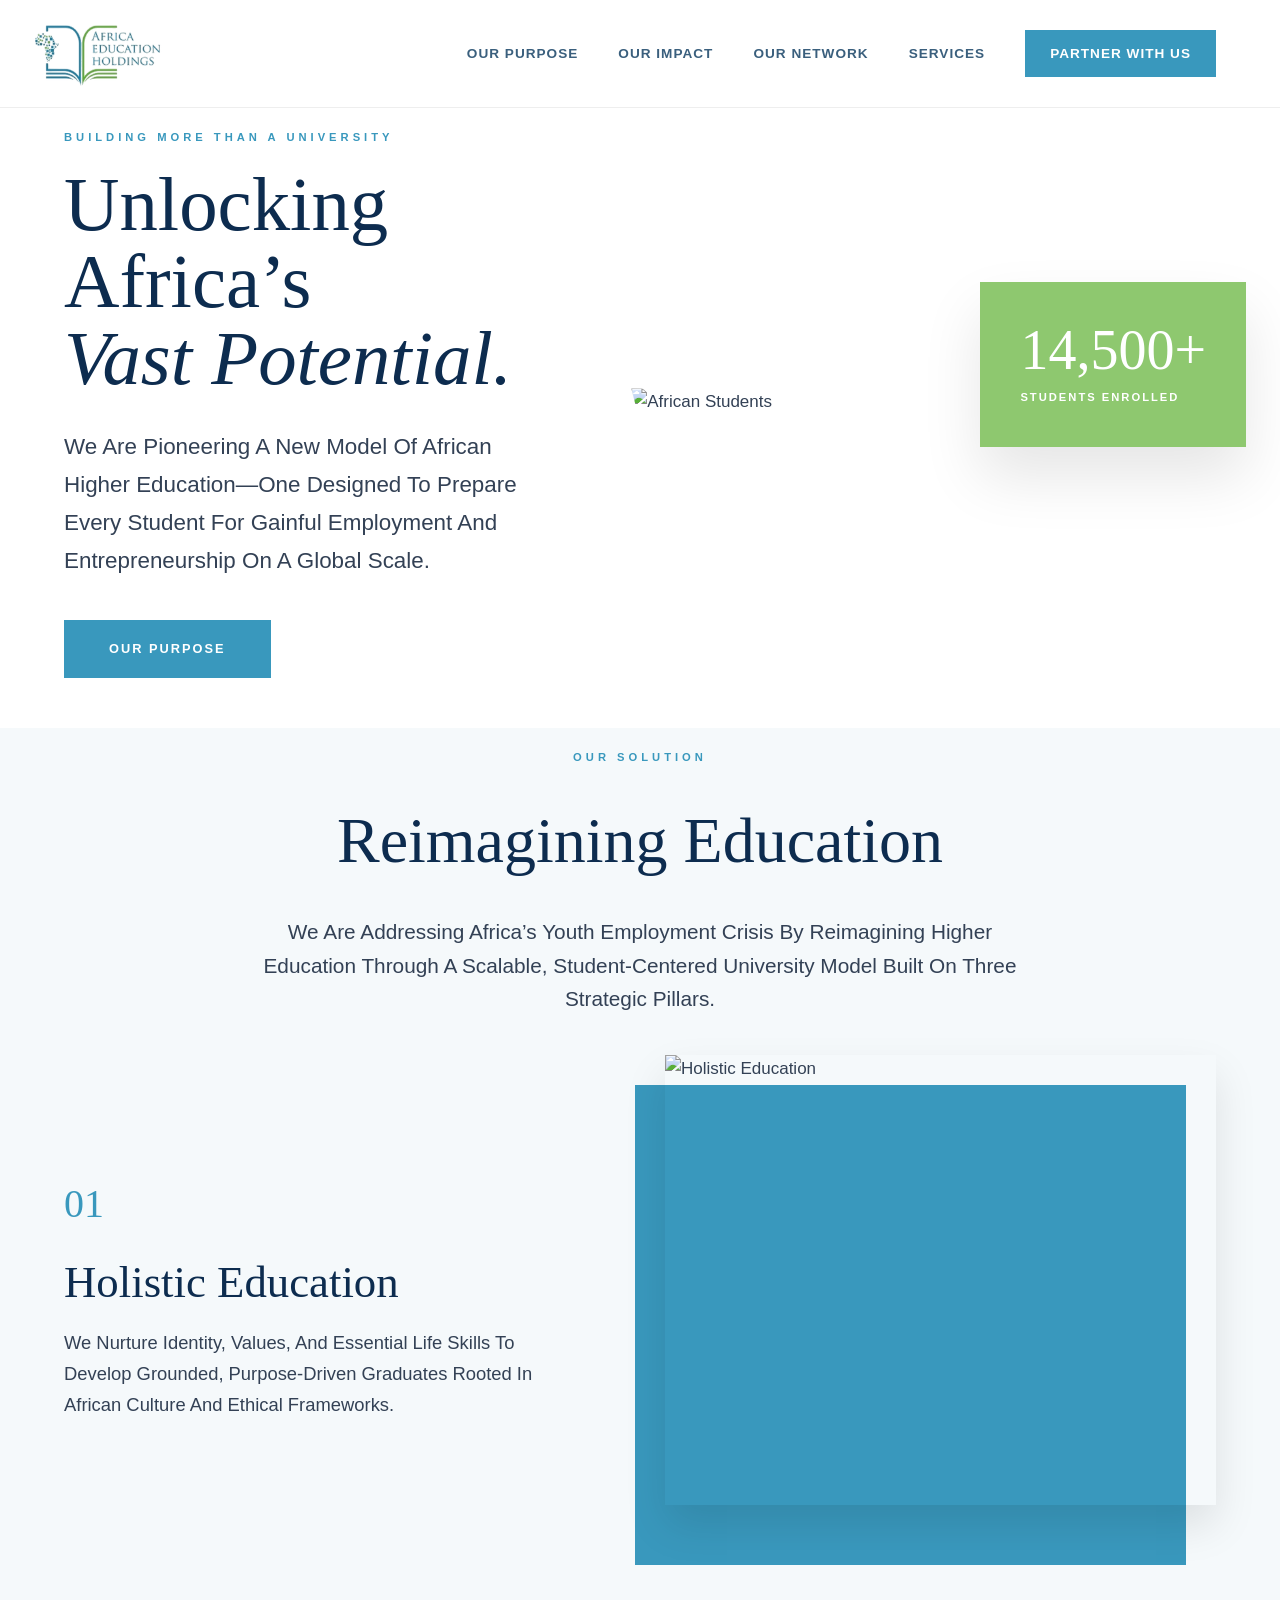
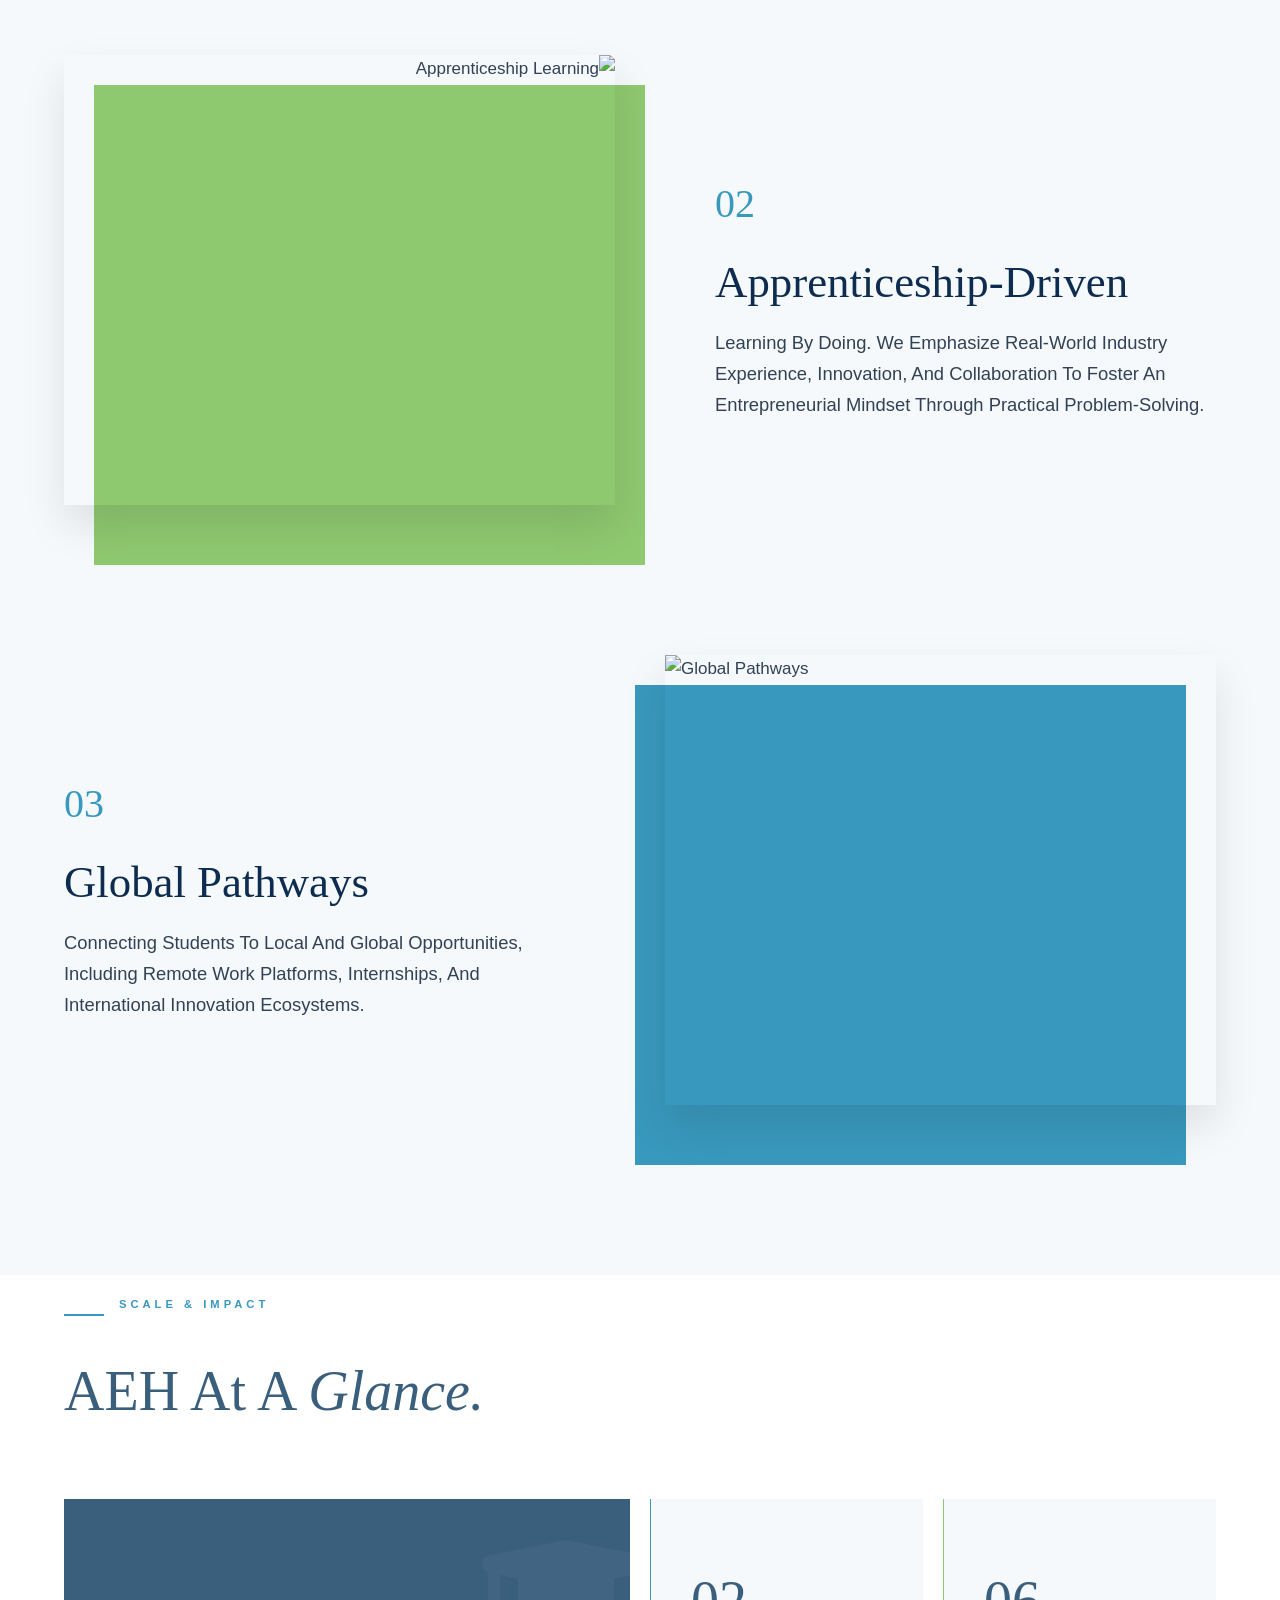
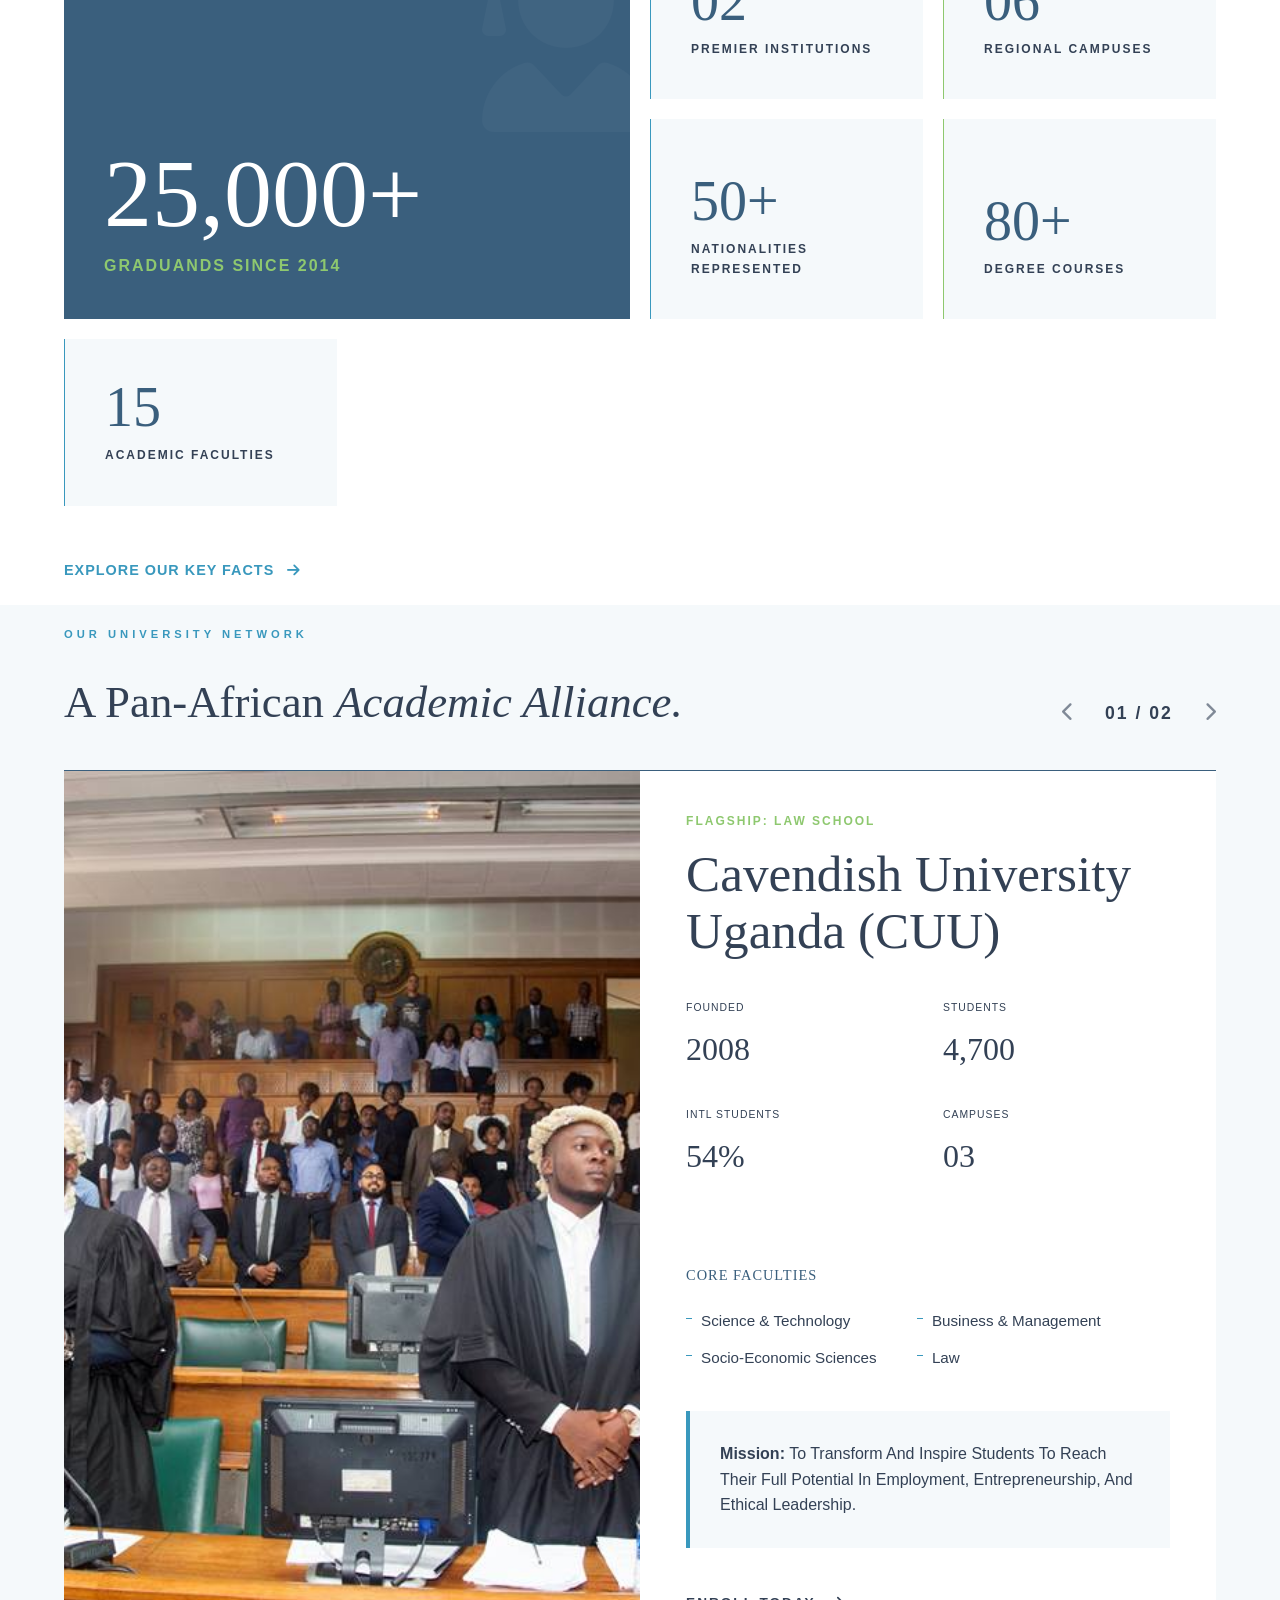
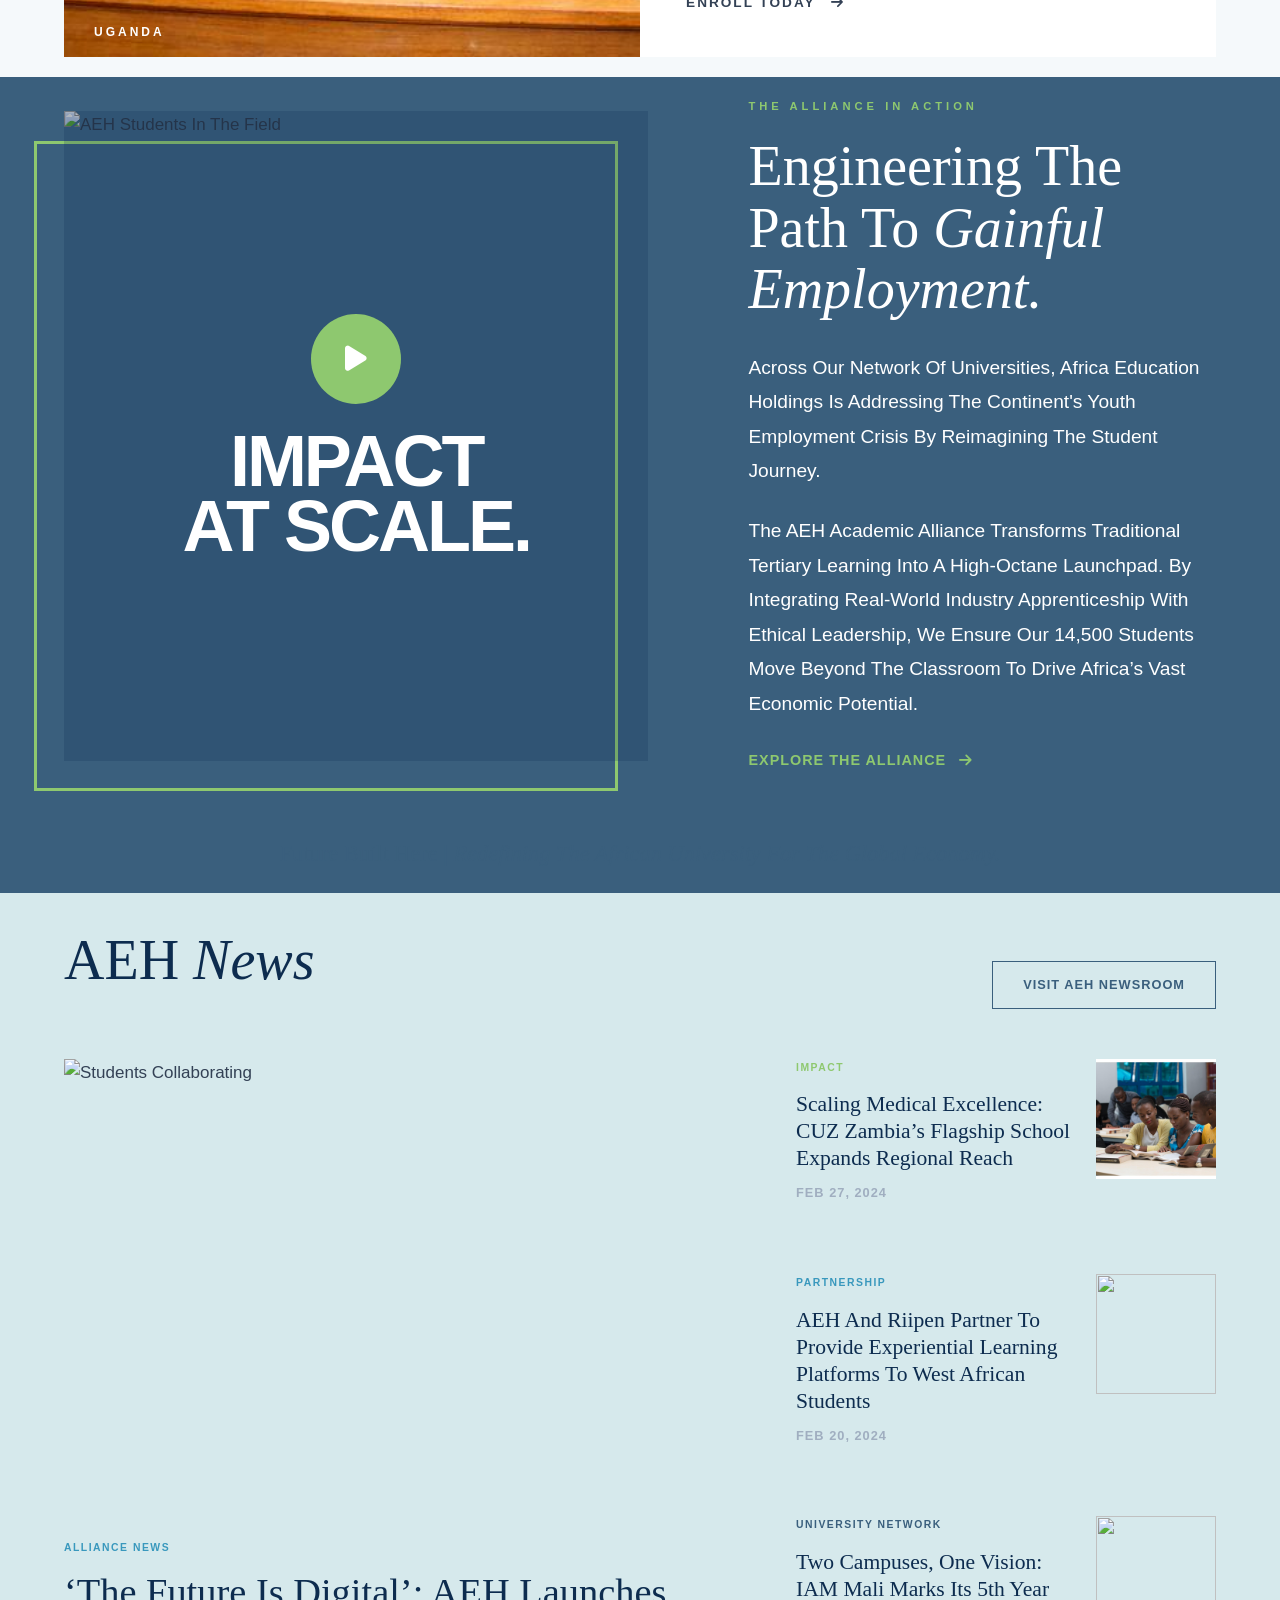
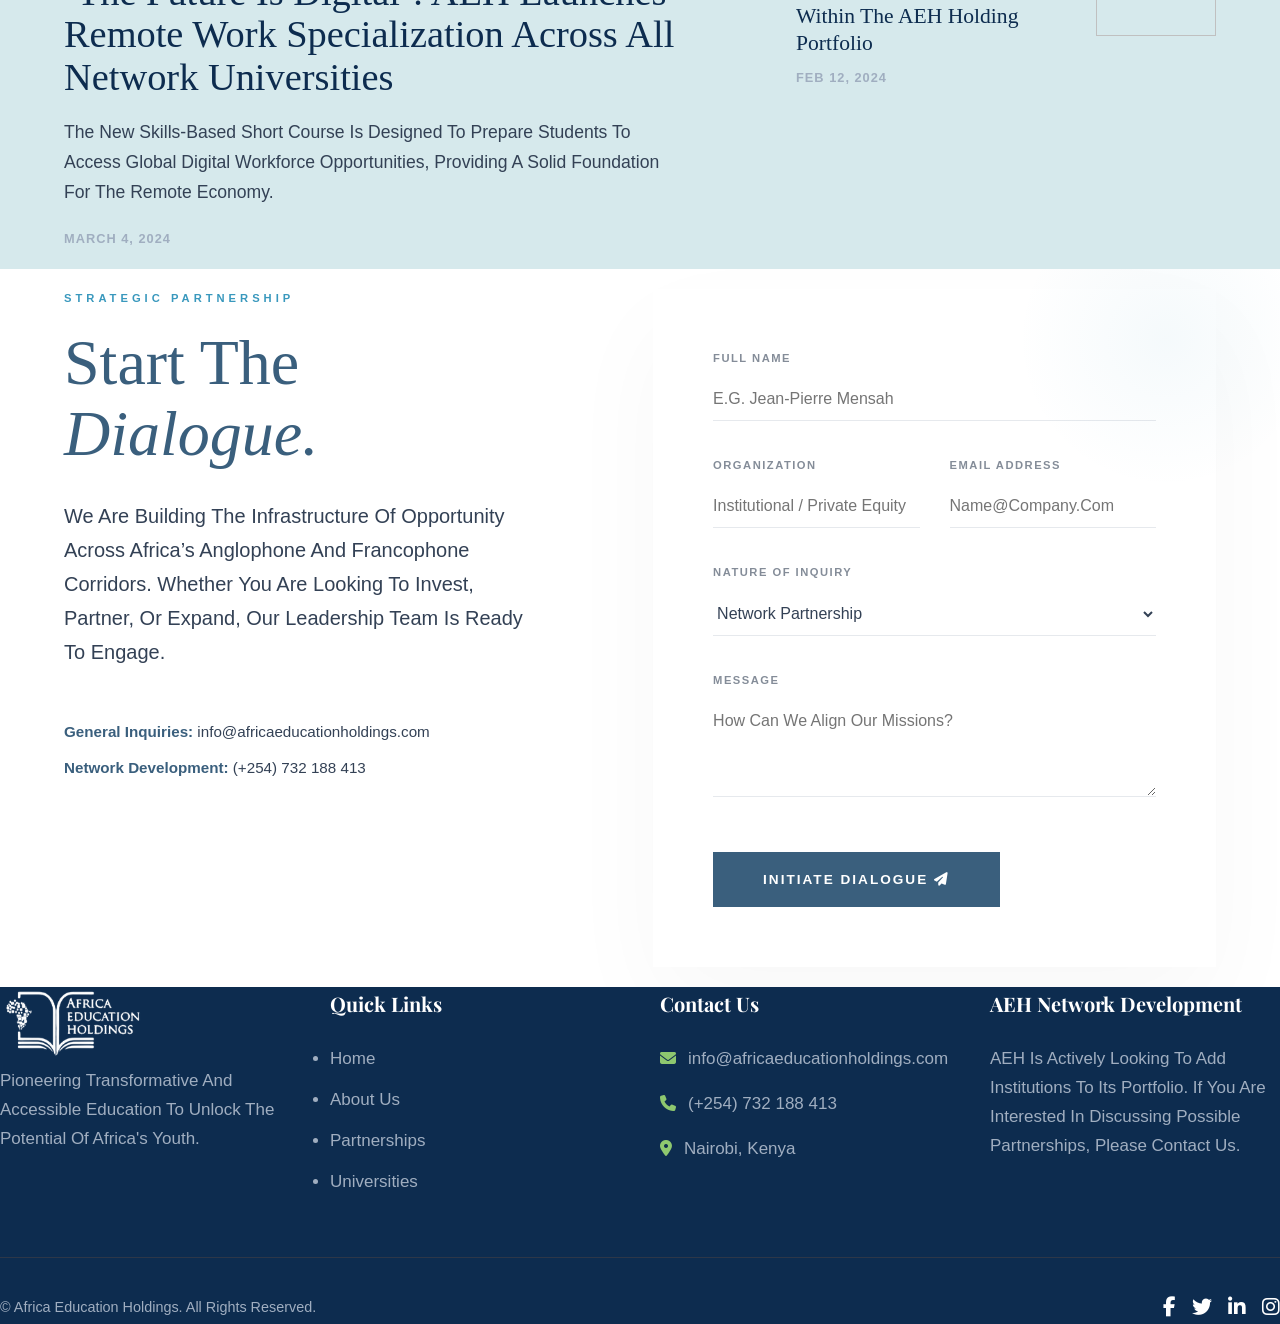
==== rough-work/index.html @ c233735b "Add university portfolio section with images and styles" ====
<!doctype html>
<html lang="en">
  <head>
    <meta charset="UTF-8" />
    <meta name="viewport" content="width=device-width, initial-scale=1.0" />
    <meta
      name="description"
      content="Africa Education Holdings empowers Africa’s youth through accessible, market-relevant tertiary education. Explore top universities in Uganda, Zambia, Senegal, and Mali, innovative learning programs, and pathways to global employment and entrepreneurship."
    />
    <title>Maarifa Home</title>

    <link rel="stylesheet" href="style.css" />
    <link rel="icon" href="images/favicon.ico" sizes="any" />
    <link
      rel="icon"
      type="image/png"
      sizes="32x32"
      href="images/favicon-32x32.png"
    />
    <link
      rel="icon"
      type="image/png"
      sizes="16x16"
      href="images/favicon-16x16.png"
    />

    <!-- Google Fonts -->
    <link rel="preconnect" href="https://fonts.googleapis.com" />
    <link rel="preconnect" href="https://fonts.gstatic.com" crossorigin />
    <link
      href="https://fonts.googleapis.com/css2?family=Merriweather:ital,wght@0,400;0,700;1,400&family=Playfair+Display:wght@400;700&display=swap"
      rel="stylesheet"
    />

    <!-- font awesome     -->
    <link
      rel="stylesheet"
      href="https://cdnjs.cloudflare.com/ajax/libs/font-awesome/6.5.1/css/all.min.css"
      integrity="sha512-DTOQO9RWCH3ppGqcWaEA1BIZOC6xxalwEsw9c2QQeAIftl+Vegovlnee1c9QX4TctnWMn13TZye+giMm8e2LwA=="
      crossorigin="anonymous"
      referrerpolicy="no-referrer"
    />

    <!-- Tailwind CSS -->
    <script src="https://cdn.tailwindcss.com"></script>

    <!-- SwiperJS CSS -->
    <link
      rel="stylesheet"
      href="https://cdn.jsdelivr.net/npm/swiper@11/swiper-bundle.min.css"
    />

    <!-- SwiperJS Script -->
    <script
      src="https://cdn.jsdelivr.net/npm/swiper@11/swiper-bundle.min.js"
      defer
    ></script>
  </head>

  <body class="bg-gray-50">
    <!-- Dynamic Progress Nav -->
    <nav class="sticky-nav">
      <div class="nav-container">
        <a href="index.html" class="logo">
          <img
            src="images/logo_trans.png"
            alt="Africa Education Holdings"
            class="logo-img"
          />
        </a>
        <div class="nav-links">
          <a href="#">Our Purpose</a>
          <a href="#">Our Impact</a>
          <a href="#">Our Network</a>
          <a href="">Services</a>
          <a href="#" class="nav-btn">Partner With Us</a>
        </div>
      </div>
    </nav>

    <section class="relative">
      <div class="swiper hero-swiper">
        <div class="swiper-wrapper">
          <!-- Slide 1 -->
          <div
            class="swiper-slide bg-cover bg-center"
            style="background-image: url(&quot;images/home1.jpg&quot;)"
          >
            <div class="absolute inset-0 bg-black bg-opacity-50"></div>
            <div class="text-content-container">
              <h1 class="text-xl md:text-6xl font-bold mb-4 text-[#FFFFFF]">
                Shaping the Future <br />
                of Education Across Africa
              </h1>
              <p class="text-m md:text-l max-w-2xl mb-8">
                Education is the key to Africa’s future <br />
                and at Africa Education Holdings, we are committed to opening
                that door for all.
              </p>
              <a
                href="#impact"
                class="bg-[#3998BD] text-white font-bold py-3 px-8 rounded-full hover:bg-[#8EC86F] transition-colors duration-300"
                >Learn More About our Impact</a
              >
            </div>
          </div>

          <!-- Slide 2 -->
          <div
            class="swiper-slide bg-cover bg-center"
            style="background-image: url(&quot;images/home2.jpg&quot;)"
          >
            <div class="absolute inset-0 bg-black bg-opacity-50"></div>
            <div class="text-content-container">
              <h1 class="text-4xl md:text-6xl font-bold mb-4 text-[#FFFFFF]">
                Pioneering a New <br />
                Model for African Higher Education
              </h1>
              <p class="text-lg md:text-xl max-w-4xl mb-8">
                We reimagine education through a scalable, <br />
                student-centered university model, driving gainful employment
                and entrepreneurship.
              </p>
              <a
                href="#solution"
                class="bg-[#3998BD] text-white font-bold py-3 px-8 rounded-full hover:bg-[#8EC86F] transition-colors duration-300"
                >Explore Our Approach</a
              >
            </div>
          </div>

          <!-- Slide 3 -->
          <div
            class="swiper-slide bg-cover bg-center"
            style="background-image: url(&quot;images/home4.jpg&quot;)"
          >
            <div class="absolute inset-0 bg-black bg-opacity-50"></div>
            <div class="text-content-container">
              <h1 class="text-4xl md:text-6xl font-bold mb-4 text-[#FFFFFF]">
                A Growing Network <br />
                of Transformative Universities
              </h1>
              <p class="text-lg md:text-xl max-w-4xl mb-8">
                Through our diverse network of universities, we deliver <br />
                accessible and market-relevant education across Uganda, Zambia,
                Senegal, and Mali.
              </p>
              <a
                href="#universities"
                class="bg-[#3998BD] text-white font-bold py-3 px-8 rounded-full hover:bg-[#8EC86F] transition-colors duration-300"
                >Find a University</a
              >
            </div>
          </div>
        </div>
        <!-- <div class="swiper-button-next" style="color:#3998BD;"></div>
            <div class="swiper-button-prev" style="color:#3998BD;"></div> -->
      </div>
    </section>

    <!-- HERO: EDITORIAL ASYMMETRY -->
    <header class="hero-editorial">
      <div class="hero-grid">
        <div class="hero-text">
          <p class="blue-tag">BUILDING MORE THAN A UNIVERSITY</p>
          <h1>Unlocking Africa’s <br /><em>Vast Potential.</em></h1>
          <p class="hero-lead">
            We are pioneering a new model of African higher education—one
            designed to prepare every student for gainful employment and
            entrepreneurship on a global scale.
          </p>
          <div class="cta-wrap">
            <a href="#" class="btn-solid">Our Purpose</a>
          </div>
        </div>
        <div class="hero-image-stack">
          <div class="img-large">
            <!-- Image from your slide 1: Students in classroom -->
            <img src="images/cz4.JPG" alt="African Students" />
          </div>
          <div class="floating-stat">
            <span class="stat-num" style="color: white">14,500+</span>
            <p>Students Enrolled</p>
          </div>
        </div>
      </div>
    </header>

    <!-- THE SOLUTION: THREE PILLARS (Zebra Layout) -->
    <section id="solution" class="pillar-deep-dive section-white">
      <div class="container">
        <!-- Section Header with new Introduction -->
        <div class="section-header-center">
          <p class="blue-tag">OUR SOLUTION</p>
          <h2>Reimagining Education</h2>
          <p class="section-intro-text">
            We are addressing Africa’s youth employment crisis by reimagining
            higher education through a scalable, student-centered university
            model built on three strategic pillars.
          </p>
        </div>

        <!-- Pillar 01 -->
        <div class="pillar-row">
          <div class="p-content">
            <span class="p-num">01</span>
            <h3>Holistic Education</h3>
            <p>
              We nurture identity, values, and essential life skills to develop
              grounded, purpose-driven graduates rooted in African culture and
              ethical frameworks.
            </p>
          </div>
          <div class="p-image-column">
            <div class="image-offset-wrapper">
              <!-- The Blue Offset Block -->
              <div class="image-offset-bg bg-blue"></div>
              <img
                src="https://images.unsplash.com/photo-1529070538774-1843cb3265df?auto=format&fit=crop&q=80&w=800"
                alt="Holistic Education"
              />
            </div>
          </div>
        </div>

        <!-- Pillar 02: Reverse -->
        <div class="pillar-row reverse">
          <div class="p-content">
            <span class="p-num">02</span>
            <h3>Apprenticeship-Driven</h3>
            <p>
              Learning by doing. We emphasize real-world industry experience,
              innovation, and collaboration to foster an entrepreneurial mindset
              through practical problem-solving.
            </p>
          </div>
          <div class="p-image-column">
            <div class="image-offset-wrapper">
              <!-- The Green Offset Block -->
              <div class="image-offset-bg bg-green"></div>
              <img
                src="https://images.unsplash.com/photo-1522202176988-66273c2fd55f?auto=format&fit=crop&q=80&w=800"
                alt="Apprenticeship Learning"
              />
            </div>
          </div>
        </div>

        <!-- Pillar 03 -->
        <div class="pillar-row">
          <div class="p-content">
            <span class="p-num">03</span>
            <h3>Global Pathways</h3>
            <p>
              Connecting students to local and global opportunities, including
              remote work platforms, internships, and international innovation
              ecosystems.
            </p>
          </div>
          <div class="p-image-column">
            <div class="image-offset-wrapper">
              <!-- The Blue Offset Block -->
              <div class="image-offset-bg bg-blue"></div>
              <img
                src="https://images.unsplash.com/photo-1517048676732-d65bc937f952?auto=format&fit=crop&q=80&w=800"
                alt="Global Pathways"
              />
            </div>
          </div>
        </div>
      </div>
    </section>

    <!-- AFRICA EDUCATION HOLDINGS AT A GLANCE -->
    <section class="at-a-glance">
      <div class="container">
        <div class="glance-header">
          <div class="eyebrow-wrap">
            <div class="accent-line"></div>
            <p class="blue-tag">Scale & Impact</p>
          </div>
          <h2>AEH at a <em>Glance.</em></h2>
        </div>

        <div class="glance-grid">
          <!-- Large Focus Stat -->
          <div class="glance-card high-impact">
            <span class="stat-num">25,000+</span>
            <p class="stat-label">Graduands Since 2014</p>
            <div class="card-bg-icon">
              <i class="fa-solid fa-user-graduate"></i>
            </div>
          </div>

          <!-- Medium Stats -->
          <div class="glance-card">
            <span class="stat-num">02</span>
            <p class="stat-label">Premier Institutions</p>
          </div>

          <div class="glance-card border-green">
            <span class="stat-num">06</span>
            <p class="stat-label">Regional Campuses</p>
          </div>

          <!-- Small Detail Stats -->
          <div class="glance-card">
            <span class="stat-num">50+</span>
            <p class="stat-label">Nationalities Represented</p>
          </div>

          <div class="glance-card border-green">
            <span class="stat-num">80+</span>
            <p class="stat-label">Degree Courses</p>
          </div>

          <div class="glance-card">
            <span class="stat-num">15</span>
            <p class="stat-label">Academic Faculties</p>
          </div>
        </div>

        <div class="glance-footer">
          <a href="#" class="explore-link-blue"
            >Explore our key facts <i class="fa-solid fa-arrow-right"></i
          ></a>
        </div>
      </div>
    </section>

    <!-- OUR UNIVERSITY NETWORK: VIEWPORT-FITTING PORTFOLIO -->
    <section id="network" class="university-network-slider">
      <div class="container">
        <div class="section-header-between">
          <div class="header-left">
            <p class="blue-tag">OUR UNIVERSITY NETWORK</p>
            <h2 class="institutional-heading">
              A Pan-African <em>Academic Alliance.</em>
            </h2>
          </div>
          <div class="swiper-nav-group">
            <div class="uni-prev"><i class="fa-solid fa-chevron-left"></i></div>
            <div class="uni-fraction"></div>
            <div class="uni-next">
              <i class="fa-solid fa-chevron-right"></i>
            </div>
          </div>
        </div>
      </div>

      <div class="swiper university-portfolio-swiper">
        <div class="swiper-wrapper">
          <!-- Slide 01: Uganda -->
          <div class="swiper-slide">
            <div class="network-asset-grid">
              <div class="asset-visual">
                <img src="images/cz3.jpg" alt="CUU Uganda" class="asset-img" />
                <div class="asset-geo-label">UGANDA</div>
              </div>
              <div class="asset-details">
                <div class="details-inner">
                  <p class="asset-eyebrow">FLAGSHIP: LAW SCHOOL</p>
                  <h3 class="asset-title">
                    Cavendish University <br />Uganda (CUU)
                  </h3>

                  <div class="asset-stats-grid">
                    <div class="a-stat">
                      <p>Founded</p>
                      <span>2008</span>
                    </div>
                    <div class="a-stat">
                      <p>Students</p>
                      <span>4,700</span>
                    </div>
                    <div class="a-stat">
                      <p>Intl Students</p>
                      <span>54%</span>
                    </div>
                    <div class="a-stat">
                      <p>Campuses</p>
                      <span>03</span>
                    </div>
                  </div>

                  <div class="faculties-wrap">
                    <h4>Core Faculties</h4>
                    <ul class="faculty-list">
                      <li>Science & Technology</li>
                      <li>Business & Management</li>
                      <li>Socio-Economic Sciences</li>
                      <li>Law</li>
                    </ul>
                  </div>

                  <div class="asset-mission-box">
                    <p>
                      <strong>Mission:</strong> To transform and inspire
                      students to reach their full potential in employment,
                      entrepreneurship, and ethical leadership.
                    </p>
                  </div>

                  <a href="#" class="btn-text-reveal"
                    >Enroll Today <i class="fa-solid fa-arrow-right"></i
                  ></a>
                </div>
              </div>
            </div>
          </div>

          <!-- Slide 02: Zambia -->
          <div class="swiper-slide">
            <div class="network-asset-grid">
              <div class="asset-visual">
                <img src="images/cz1.JPG" alt="CUZ Zambia" class="asset-img" />
                <div class="asset-geo-label">ZAMBIA</div>
              </div>
              <div class="asset-details">
                <div class="details-inner">
                  <p class="asset-eyebrow">FLAGSHIP: MEDICAL SCHOOL</p>
                  <h3 class="asset-title">
                    Cavendish University <br />Zambia (CUZ)
                  </h3>

                  <div class="asset-stats-grid">
                    <div class="a-stat">
                      <p>Founded</p>
                      <span>2004</span>
                    </div>
                    <div class="a-stat">
                      <p>Students</p>
                      <span>7,300</span>
                    </div>
                    <div class="a-stat">
                      <p>Gender Ratio</p>
                      <span>52:48 F/M</span>
                    </div>
                    <div class="a-stat">
                      <p>Campuses</p>
                      <span>02</span>
                    </div>
                  </div>

                  <div class="faculties-wrap">
                    <h4>Core Faculties</h4>
                    <ul class="faculty-list">
                      <li>Medicine & Health Sciences</li>
                      <li>Law</li>
                      <li>Arts & Social Sciences</li>
                      <li>Business & Management</li>
                    </ul>
                  </div>

                  <div class="asset-mission-box">
                    <p>
                      <strong>Mission:</strong> To increase access to
                      high-quality education that transforms students into
                      responsible, employable, and entrepreneurial citizens.
                    </p>
                  </div>

                  <a href="#" class="btn-text-reveal"
                    >Enroll Today <i class="fa-solid fa-arrow-right"></i
                  ></a>
                </div>
              </div>
            </div>
          </div>
        </div>
      </div>
    </section>

    <!-- THE AEH IMPACT SECTION -->
    <section class="aeh-impact">
      <div class="container">
        <div class="impact-grid">
          <!-- Left Side: Immersive Visual -->
          <div class="impact-visual">
            <div class="visual-wrapper">
              <!-- The subtle blue offset frame -->
              <div class="visual-accent-border"></div>

              <!-- Main image (Slide 1/Deck Style) -->
              <img
                src="images/cz4.JPG"
                alt="AEH Students in the Field"
                class="impact-img"
              />

              <!-- Immersive Overlay mirroring your BIG reference -->
              <div class="visual-overlay-content">
                <div class="play-trigger" title="Experience the Mission">
                  <i class="fa-solid fa-play"></i>
                </div>
                <h2 class="overlay-text">IMPACT <br />AT SCALE.</h2>
              </div>
            </div>
          </div>

          <!-- Right Side: Content (Unique AEH Messaging) -->
          <div class="impact-text-area">
            <p class="green-tag">THE ALLIANCE IN ACTION</p>
            <h2 class="impact-heading">
              Engineering the Path to <em>Gainful Employment.</em>
            </h2>

            <div class="impact-description">
              <p>
                Across our network of Universities, Africa Education Holdings is
                addressing the continent's youth employment crisis by
                reimagining the student journey.
              </p>

              <p>
                The AEH Academic Alliance transforms traditional tertiary
                learning into a high-octane launchpad. By integrating real-world
                industry apprenticeship with ethical leadership, we ensure our
                14,500 students move beyond the classroom to drive Africa’s vast
                economic potential.
              </p>
            </div>

            <div class="impact-cta-footer">
              <a href="partnerships.html" class="explore-link"
                >Explore the Alliance <i class="fa-solid fa-arrow-right"></i
              ></a>
            </div>
          </div>
        </div>

        <!-- Section Footer Link -->
        <div class="impact-sub-caption">
          <p>
            Future Built Here |
            <em>Redefining the African university for the global economy.</em>
          </p>
        </div>
      </div>
    </section>
    <!-- AEH INSIGHTS & NEWS SECTION -->
    <section class="aeh-news-room section-white">
      <div class="container">
        <!-- Section Header -->
        <div class="news-header">
          <h2>AEH <em>News</em></h2>
          <a href="#" class="btn-outline-news">Visit AEH Newsroom</a>
        </div>

        <div class="news-grid">
          <!-- Main Featured Story -->
          <div class="news-featured">
            <div class="news-img-wrap">
              <img src="images/home2.jpg" alt="Students Collaborating" />
            </div>
            <div class="news-content">
              <p class="category-tag blue">ALLIANCE NEWS</p>
              <h3>
                <a href="#"
                  >‘The Future is Digital’: AEH Launches Remote Work
                  Specialization Across all Network Universities</a
                >
              </h3>
              <p class="news-snippet">
                The new skills-based short course is designed to prepare
                students to access global digital workforce opportunities,
                providing a solid foundation for the remote economy.
              </p>
              <p class="news-date">MARCH 4, 2024</p>
            </div>
          </div>

          <!-- Sidebar Stories -->
          <div class="news-sidebar">
            <!-- Sidebar Item 1 -->
            <article class="sidebar-item">
              <div class="sidebar-text">
                <p class="category-tag green">IMPACT</p>
                <h4>
                  <a href="#"
                    >Scaling Medical Excellence: CUZ Zambia’s Flagship School
                    expands regional reach</a
                  >
                </h4>
                <p class="news-date">FEB 27, 2024</p>
              </div>
              <div class="sidebar-thumb">
                <img src="images/home1.jpg" />
              </div>
            </article>

            <!-- Sidebar Item 2 -->
            <article class="sidebar-item">
              <div class="sidebar-text">
                <p class="category-tag blue">PARTNERSHIP</p>
                <h4>
                  <a href="#"
                    >AEH and Riipen partner to provide experiential learning
                    platforms to West African students</a
                  >
                </h4>
                <p class="news-date">FEB 20, 2024</p>
              </div>
              <div class="sidebar-thumb">
                <img
                  src="https://images.unsplash.com/photo-1552664730-d307ca884978?auto=format&fit=crop&q=80&w=400"
                />
              </div>
            </article>

            <!-- Sidebar Item 3 -->
            <article class="sidebar-item">
              <div class="sidebar-text">
                <p class="category-tag navy">UNIVERSITY NETWORK</p>
                <h4>
                  <a href="#"
                    >Two campuses, one vision: IAM Mali marks its 5th year
                    within the AEH holding portfolio</a
                  >
                </h4>
                <p class="news-date">FEB 12, 2024</p>
              </div>
              <div class="sidebar-thumb">
                <img
                  src="https://images.unsplash.com/photo-1523050335102-c32509542360?auto=format&fit=crop&q=80&w=400"
                />
              </div>
            </article>
          </div>
        </div>
      </div>
    </section>

    <!-- THE CONTACT SECTION: START THE DIALOGUE -->
    <section id="contact" class="aeh-contact section-slate">
      <div class="container">
        <div class="contact-split-grid">
          <!-- Left Side: Continental Context -->
          <div class="contact-context">
            <p class="blue-tag">STRATEGIC PARTNERSHIP</p>
            <h2 class="contact-title">Start the <em>Dialogue.</em></h2>
            <p class="contact-lead">
              We are building the infrastructure of opportunity across Africa’s
              Anglophone and Francophone corridors. Whether you are looking to
              invest, partner, or expand, our leadership team is ready to
              engage.
            </p>

            <div class="direct-contact">
              <p class="contact-method">
                <span>General Inquiries:</span> info@africaeducationholdings.com
              </p>
              <p class="contact-method">
                <span>Network Development:</span> (+254) 732 188 413
              </p>
            </div>
          </div>

          <!-- Right Side: The Minimalist Form -->
          <div class="contact-form-wrapper">
            <div class="form-decorative-element"></div>
            <!-- Subtle blue circle flare -->
            <form class="aeh-premium-form">
              <div class="form-row">
                <div class="field-group">
                  <label>Full Name</label>
                  <input
                    type="text"
                    placeholder="e.g. Jean-Pierre Mensah"
                    required
                  />
                </div>
              </div>

              <div class="form-row split">
                <div class="field-group">
                  <label>Organization</label>
                  <input
                    type="text"
                    placeholder="Institutional / Private Equity"
                    required
                  />
                </div>
                <div class="field-group">
                  <label>Email Address</label>
                  <input type="email" placeholder="name@company.com" required />
                </div>
              </div>

              <div class="field-group">
                <label>Nature of Inquiry</label>
                <select>
                  <option>Network Partnership</option>
                  <option>Investment Inquiry</option>
                  <option>University Collaboration</option>
                  <option>Other</option>
                </select>
              </div>

              <div class="field-group">
                <label>Message</label>
                <textarea
                  rows="4"
                  placeholder="How can we align our missions?"
                ></textarea>
              </div>

              <button type="submit" class="btn-initiate">
                Initiate Dialogue <i class="fa-solid fa-paper-plane"></i>
              </button>
            </form>
          </div>
        </div>
      </div>
    </section>

    <!-- START: Footer Section -->
    <footer class="site-footer">
      <div class="container mx-auto px-6 py-12">
        <div class="footer-grid">
          <!-- Column 1: Logo and About -->
          <div class="footer-col">
            <img
              src="images/logo_trans.png"
              alt="AEH Logo"
              class="footer-logo mb-4"
            />
            <p class="text-gray-400">
              Pioneering transformative and accessible education to unlock the
              potential of Africa's youth.
            </p>
          </div>

          <!-- Column 2: Quick Links -->
          <div class="footer-col">
            <h3 class="footer-title">Quick Links</h3>
            <ul class="footer-links">
              <li><a href="index.html">Home</a></li>
              <li><a href="about.html">About Us</a></li>
              <li><a href="partnerships.html">Partnerships</a></li>
              <li><a href="index.html#universities">Universities</a></li>
              <!-- <li><a href="#blog">Blog</a></li> -->
            </ul>
          </div>

          <!-- Column 3: Contact Us -->
          <div class="footer-col">
            <h3 class="footer-title">Contact Us</h3>
            <ul class="contact-info">
              <li class="contact-item">
                <i class="fa-solid fa-envelope"></i>
                <span style="text-transform: none"
                  >info@africaeducationholdings.com</span
                >
              </li>
              <li class="contact-item">
                <i class="fa-solid fa-phone"></i>
                <span>(+254) 732 188 413</span>
              </li>
              <li class="contact-item">
                <i class="fa-solid fa-map-marker-alt"></i>
                <span>Nairobi, Kenya</span>
              </li>
            </ul>
          </div>

          <!-- Column 4: Network Development -->
          <div class="footer-col">
            <h3 class="footer-title">AEH Network Development</h3>
            <p class="text-gray-400">
              AEH is actively looking to add institutions to its portfolio. If
              you are interested in discussing possible partnerships, please
              contact us.
            </p>
          </div>
        </div>

        <!-- Footer Bottom Bar -->
        <div class="footer-bottom">
          <p class="copyright-text">
            &copy; <span id="copyright-year"></span> Africa Education Holdings.
            All Rights Reserved.
          </p>
          <div class="social-links">
            <a href="#" aria-label="Facebook"
              ><i class="fab fa-facebook-f"></i
            ></a>
            <a href="#" aria-label="Twitter"><i class="fab fa-twitter"></i></a>
            <a href="#" aria-label="LinkedIn"
              ><i class="fab fa-linkedin-in"></i
            ></a>
            <a href="#" aria-label="Instagram"
              ><i class="fab fa-instagram"></i
            ></a>
          </div>
        </div>
      </div>
    </footer>
    <!-- END: Footer Section -->
  </body>
</html>

<script>
  document.addEventListener("DOMContentLoaded", function () {
    // 1. Loader Logic
    const loaderOverlay = document.getElementById("loader-overlay");
    window.onload = function () {
      setTimeout(() => {
        if (loaderOverlay) loaderOverlay.classList.add("hidden");
        document.body.classList.remove("content-hidden");
      }, 1000);
    };

    // 2. Hero Swiper (Top of page)
    const heroSwiper = new Swiper(".hero-swiper", {
      loop: true,
      effect: "fade",
      speed: 1500,
      autoplay: { delay: 5000 },
    });

    // 3. Problem Section Interactive Logic
    const problemCards = document.querySelectorAll(".problem-card");
    const problemTitle = document.getElementById("problem-title");
    const problemContent = document.getElementById("problem-content");
    const resetButton = document.getElementById("reset-problem-btn");

    if (problemCards.length > 0 && problemTitle) {
      const initialTitle = problemTitle.textContent;
      const initialContent = problemContent.textContent;

      problemCards.forEach((card) => {
        card.addEventListener("click", function () {
          problemCards.forEach((c) => c.classList.remove("active-card"));
          this.classList.add("active-card");
          problemTitle.textContent = this.dataset.title;
          problemContent.textContent = this.dataset.content;
          resetButton.style.display = "inline-flex";
        });
      });

      resetButton.addEventListener("click", function () {
        problemCards.forEach((c) => c.classList.remove("active-card"));
        problemCards[0].classList.add("active-card");
        problemTitle.textContent = initialTitle;
        problemContent.textContent = initialContent;
        this.style.display = "none";
      });
    }

    // 4. THE PORTFOLIO SWIPER (The section that wasn't working)
    // Renamed to 'uniPortfolio' to avoid conflict with 'universitySwiper'
    const uniPortfolio = new Swiper(".university-portfolio-swiper", {
      loop: true,
      speed: 1200,
      grabCursor: true,
      autoplay: {
        delay: 10000,
        disableOnInteraction: false,
      },
      navigation: {
        nextEl: ".uni-next",
        prevEl: ".uni-prev",
      },
      pagination: {
        el: ".uni-fraction",
        type: "fraction",
        formatFractionCurrent: (number) =>
          number < 10 ? "0" + number : number,
        formatFractionTotal: (number) => (number < 10 ? "0" + number : number),
      },
    });

    // 6. Hamburger Menu
    const btn = document.getElementById("menu-btn");
    const menu = document.getElementById("menu");
    if (btn) {
      btn.addEventListener("click", (e) => {
        e.stopPropagation();
        btn.classList.toggle("open");
        menu.classList.toggle("hidden");
      });
    }
  });
</script>
---- rough-work/style.css ----
html {
  scroll-behavior: smooth;
}

* {
  margin: 0;
  padding: 0;
  box-sizing: border-box;
  outline: none;
  border: none;
  text-decoration: none;
  text-transform: capitalize;
  transition: 0.2s linear;
}
:root {
  --aeh-blue: #3998bd;
  --aeh-green: #8ec86f;
  --aeh-dark-blue: #3a5f7d;
  --aeh-dark-background: #d6e9ec;
  --aeh-light-back: #f5f9fb;
  --aeh-white: #fff;
  --aeh-text-bright: #dff1e0;
}

body {
  font-family: "Inter", sans-serif;
  font-size: 17px;
  line-height: 1.7;
  color: #334155;
  transition: opacity 0.4s ease-in-out;
}

body.content-hidden {
  opacity: 0;
}

/* Institutional Headings: EB Garamond Theme */
h1,
h2,
h3,
h4,
h5,
h6 {
  font-family: "EB Garamond", serif;
  font-weight: 500;
  color: #0d2c4f;
}

/* Ensure emphasis stays within the brand theme */
em,
.italic {
  font-family: "EB Garamond", serif;
  font-style: italic;
}

/* --- nav start --- */
.sticky-nav {
  position: sticky;
  top: 0;
  z-index: 1000;
  background: rgba(255, 255, 255, 0.95);
  border-bottom: 1px solid #eee;
  padding: 30px 0;
  overflow: hidden;
}
.nav-container {
  display: flex;
  justify-content: space-between;
  align-items: center;
  padding: 0 5%;
}

.logo {
  display: flex;
  align-items: center;
  text-decoration: none;
  flex: 1;
}

.sticky-nav .logo-img {
  height: 60px;
  width: auto;
  display: block;
  margin-top: -35px;
  margin-bottom: -35px;
  margin-left: -35px;
  transform: scale(1.1);
  transform-origin: left center;
}
.sticky-nav .logo-img:hover {
  transform: scale(1.15);
  transition: transform 0.8s ease;
  filter: grayscale(50%);
}
.nav-links {
  display: flex;
  gap: 40px;
  align-items: center;
}

.nav-links a {
  text-decoration: none;
  color: var(--aeh-dark-blue);
  font-size: 0.85rem;
  font-weight: 600;
  text-transform: uppercase;
  letter-spacing: 1px;
  transition: 0.3s;
}

.nav-links a:hover {
  color: var(--aeh-green);
}

.nav-btn {
  background: var(--aeh-blue);
  color: #fff !important;
  padding: 12px 25px;
  font-weight: 600;
  transition: 0.3s;
}

.nav-btn:hover {
  background: var(--aeh-green);
  transform: translateY(-2px);
}
/* nav end */

/* hero section */
.hero-swiper .swiper-slide {
  position: relative;
  color: #fff;
}

.hero-swiper .text-content-container {
  position: absolute;
  bottom: 0;
  left: 0;
  width: 100%;
  display: flex;
  flex-direction: column;
  justify-content: flex-end;
  align-items: flex-start;
  padding: 5rem 1.5rem;
  color: var(--aeh-white);
}

/* section 2 */
.hero-editorial {
  padding: 20px 0 50px 0;
}
.hero-grid {
  display: grid;
  grid-template-columns: 1fr 1.2fr;
  gap: 80px;
  align-items: center;
  max-width: 1600px;
  margin: 0 auto;
  padding: 0% 5%;
}
.hero-text h1 {
  font-size: clamp(3rem, 6vw, 6rem);
  line-height: 1;
  margin-bottom: 30px;
}
.hero-lead {
  font-size: 1.4rem;
  font-weight: 300;
  color: var(--text-muted);
  max-width: 550px;
  margin-bottom: 40px;
}

.hero-image-stack {
  position: relative;
}
.img-large img {
  width: 100%;
  height: 600px;
  object-fit: cover;
  clip-path: polygon(0 0, 100% 5%, 100% 100%, 5% 95%);
}

.floating-stat {
  position: absolute;
  bottom: -30px;
  right: -30px;
  background: var(--aeh-green);
  color: white;
  padding: 40px;
  box-shadow: 0 30px 60px rgba(0, 0, 0, 0.1);
}
.stat-num {
  display: block;
  font-family: "EB Garamond";
  font-size: 3rem;
  line-height: 1;
}
.floating-stat p {
  text-transform: uppercase;
  letter-spacing: 2px;
  font-size: 0.7rem;
  font-weight: 700;
  margin-top: 5px;
}

.blue-tag {
  color: var(--aeh-blue);
  letter-spacing: 4px;
  font-weight: 700;
  font-size: 0.7rem;
  text-transform: uppercase;
  margin-bottom: 20px;
  display: block;
}
.green-tag {
  color: var(--aeh-green);
  letter-spacing: 4px;
  font-weight: 700;
  font-size: 0.7rem;
  text-transform: uppercase;
  margin-bottom: 20px;
  display: block;
}

/* section 2 end */

/* --- Our solution section --- */
.pillar-deep-dive {
  padding: 20px 5%;
  background-color: var(--aeh-light-back);
}

.section-header-center {
  text-align: center;
  max-width: 800px;
  margin: 0 auto 40px auto;
}

.section-header-center h2 {
  font-size: 4rem;
  margin-bottom: 20px;
}

.section-intro-text {
  font-size: 1.3rem;
  line-height: 1.6;
  color: var(--text-muted);
  font-weight: 300;
}

.pillar-row {
  display: grid;
  grid-template-columns: 1fr 1.1fr;
  gap: 100px;
  align-items: center;
  margin-bottom: 120px;
}

.pillar-row.reverse {
  direction: rtl;
}

.pillar-row.reverse .p-content {
  direction: ltr;
}

/* Number & Text Styling */
.p-num {
  font-family: "EB Garamond", serif;
  font-size: 2.5rem;
  color: var(--aeh-blue);
  display: block;
  margin-bottom: 20px;
}

.p-content h3 {
  font-size: 2.8rem;
  line-height: 1.1;
  margin-bottom: 20px;
}

.p-content p {
  font-size: 1.15rem;
  color: var(--text-muted);
  line-height: 1.7;
}

/* --- THE OFFSET IMAGE EFFECT --- */

.image-offset-wrapper {
  position: relative;
  width: 100%;
  padding-bottom: 30px;
}

.p-image-column img {
  width: 100%;
  height: 450px;
  object-fit: cover;
  position: relative;
  z-index: 2;
  display: block;
  box-shadow: 0 20px 40px rgba(0, 0, 0, 0.1);
}

.image-offset-bg {
  position: absolute;
  width: 100%;
  height: 100%;
  z-index: 1;
  top: 30px; /* Vertical Offset */
}

/* Color variations for the blocks */
.bg-blue {
  background-color: var(--aeh-blue);
}
.bg-green {
  background-color: var(--aeh-green);
}

/* Horizontal Offset Logic */
.pillar-row:not(.reverse) .image-offset-bg {
  left: -30px; /* Offsets to the left for standard rows */
}

.pillar-row.reverse .image-offset-bg {
  right: -30px; /* Offsets to the right for reversed rows */
}

/* RESPONSIVE */
@media (max-width: 1024px) {
  .pillar-row {
    grid-template-columns: 1fr;
    gap: 40px;
    margin-bottom: 80px;
    text-align: center;
  }

  .image-offset-wrapper {
    max-width: 500px;
    margin: 0 auto;
  }

  .section-header-center h2 {
    font-size: 3rem;
  }

  .image-offset-bg {
    display: none; /* Simplifies mobile layout */
  }
}
/* our solutions section end */

/* Premium Buttons */
.btn-solid {
  display: inline-block;
  background: var(--aeh-blue);
  color: white !important;
  padding: 18px 45px;
  text-decoration: none;
  font-weight: 600;
  text-transform: uppercase;
  letter-spacing: 2px;
  font-size: 0.8rem;
  transition: 0.3s;
}
.btn-solid:hover {
  background: var(--aeh-green);
  transform: translateY(-3px);
}

/* --- AEH AT A GLANCE SECTION --- */

.at-a-glance {
  padding: 20px 0;
  background-color: var(--aeh-white);
}

.at-a-glance .container {
  max-width: 1600px;
  margin: 0 auto;
  padding: 0% 5%;
}

.glance-header {
  margin-bottom: 60px;
}

.eyebrow-wrap {
  display: flex;
  align-items: center;
  gap: 15px;
  margin-bottom: 10px;
}

.accent-line {
  width: 40px;
  height: 2px;
  background-color: var(--aeh-blue);
}

.glance-header h2 {
  font-size: 3.5rem;
  color: var(--aeh-dark-blue);
}

/* The Architectural Grid */
.glance-grid {
  display: grid;
  grid-template-columns: repeat(4, 1fr);
  grid-template-rows: repeat(2, 200px);
  gap: 20px;
}

.glance-card {
  background-color: var(--aeh-light-back);
  padding: 40px;
  display: flex;
  flex-direction: column;
  justify-content: flex-end;
  position: relative;
  overflow: hidden;
  border-left: 1px solid var(--aeh-blue); /* Subtle institutional line */
  transition: all 0.4s cubic-bezier(0.2, 1, 0.3, 1);
}

/* Variety: Green Borders */
.glance-card.border-green {
  border-left-color: var(--aeh-green);
}

/* High Impact Card: Spans 2 rows and 2 columns */
.glance-card.high-impact {
  grid-column: span 2;
  grid-row: span 2;
  background-color: var(--aeh-dark-blue);
  border-left: none;
}

.glance-card.high-impact .stat-num {
  font-size: 6rem;
  color: var(--aeh-white);
}

.glance-card.high-impact .stat-label {
  color: var(--aeh-green);
  font-size: 1rem;
}

/* Number Styling */
.stat-num {
  font-family: "EB Garamond", serif;
  font-size: 3.5rem;
  line-height: 1;
  color: var(--aeh-dark-blue);
  margin-bottom: 10px;
  display: block;
}

.stat-label {
  font-family: "Inter", sans-serif;
  text-transform: uppercase;
  letter-spacing: 2px;
  font-size: 0.75rem;
  font-weight: 700;
  color: var(--text);
}

/* Hover Interaction */
.glance-card:hover {
  background-color: var(--aeh-dark-background);
  transform: translateY(-5px);
}

.glance-card.high-impact:hover {
  background-color: #2a475e; /* Slightly lighter navy */
}

/* Subtle Background Icon for the large card */
.card-bg-icon {
  position: absolute;
  top: -20px;
  right: -20px;
  font-size: 12rem;
  color: rgba(255, 255, 255, 0.03);
  pointer-events: none;
}

/* Footer Link */
.glance-footer {
  margin-top: 50px;
}

.explore-link-blue {
  font-family: "Inter", sans-serif;
  font-weight: 600;
  color: var(--aeh-blue);
  text-decoration: none;
  font-size: 0.9rem;
  text-transform: uppercase;
  letter-spacing: 1px;
  transition: 0.3s;
}

.explore-link-blue i {
  margin-left: 8px;
  transition: transform 0.3s ease;
}

.explore-link-blue:hover {
  color: var(--aeh-green);
}

.explore-link-blue:hover i {
  transform: translateX(5px);
}

.explore-link {
  font-family: "Inter", sans-serif;
  font-weight: 600;
  color: var(--aeh-green);
  text-decoration: none;
  font-size: 0.9rem;
  text-transform: uppercase;
  letter-spacing: 1px;
  transition: 0.3s;
}

.explore-link i {
  margin-left: 8px;
  transition: transform 0.3s ease;
}

.explore-link:hover {
  color: var(--aeh-white);
}

.explore-link:hover i {
  transform: translateX(5px);
}

/* RESPONSIVE */
@media (max-width: 1024px) {
  .glance-grid {
    grid-template-columns: repeat(2, 1fr);
    grid-template-rows: auto;
  }
  .glance-card.high-impact {
    grid-column: span 2;
    grid-row: span 1;
    padding: 60px 40px;
  }
  .glance-card.high-impact .stat-num {
    font-size: 4rem;
  }
}

@media (max-width: 600px) {
  .glance-grid {
    grid-template-columns: 1fr;
  }
  .glance-card.high-impact {
    grid-column: span 1;
  }
  .glance-header h2 {
    font-size: 2.5rem;
  }
}
/* AEH at a Glance section end */
.aeh-impact {
  padding: 20px 5%;
  background-color: var(--aeh-dark-blue);
}

.impact-grid {
  display: grid;
  grid-template-columns: 1.25fr 1fr; /* Asymmetrical grid favoring the image */
  gap: 100px;
  align-items: center;
}

/* Immersive Image Styling */
.visual-wrapper {
  position: relative;
  width: 100%;
  height: 650px; /* Institutional height */
  overflow: visible;
}

.impact-img {
  width: 100%;
  height: 100%;
  object-fit: cover;
  display: block;
  position: relative;
  z-index: 2;
  filter: brightness(0.85); /* Darkens image slightly to make white text pop */
}

/* Branded Offset Border */
.visual-accent-border {
  position: absolute;
  top: 30px;
  left: -30px;
  width: 100%;
  height: 100%;
  border: 3px solid var(--aeh-green);
  z-index: 1;
}

/* Reference Image Overlay Effect */
.visual-overlay-content {
  position: absolute;
  inset: 0;
  z-index: 3;
  display: flex;
  flex-direction: column;
  justify-content: center;
  align-items: center;
  background: rgba(13, 44, 79, 0.2); /* AEH Navy tint */
}

.play-trigger {
  width: 90px;
  height: 90px;
  background-color: var(--aeh-green);
  border-radius: 50%;
  display: flex;
  justify-content: center;
  align-items: center;
  color: white;
  font-size: 1.8rem;
  margin-bottom: 25px;
  transition: all 0.4s cubic-bezier(0.2, 1, 0.3, 1);
}

.play-trigger:hover {
  transform: scale(1.1);
  background-color: var(--aeh-blue);
}

.overlay-text {
  font-family: "Inter", sans-serif;
  font-weight: 900;
  font-size: 4.5rem;
  color: white;
  line-height: 0.9;
  letter-spacing: -3px;
  text-align: center;
}

/* Text Area Alignment */
.impact-heading {
  font-size: 3.5rem;
  line-height: 1.1;
  margin-bottom: 30px;
  color: var(--aeh-white);
}

.impact-description p {
  font-size: 1.2rem;
  color: var(--aeh-white);
  margin-bottom: 25px;
  line-height: 1.8;
}

.impact-description strong {
  color: var(--aeh-white);
  font-weight: 600;
}

/* Caption Footer */
.impact-sub-caption {
  margin-top: 20px;
  text-align: center;
  border-top: 1px solid var(--border);
  padding-top: 40px;
}

.impact-sub-caption p {
  font-family: "EB Garamond", serif;
  font-size: 1.4rem;
  color: var(--aeh-dark-blue);
}

/* RESPONSIVE */
@media (max-width: 1200px) {
  .impact-grid {
    gap: 60px;
  }
  .overlay-text {
    font-size: 3.5rem;
  }
}

@media (max-width: 1024px) {
  .impact-grid {
    grid-template-columns: 1fr;
  }
  .visual-wrapper {
    height: 450px;
  }
  .visual-accent-border {
    left: 0;
    top: 20px;
  }
  .impact-heading {
    font-size: 2.8rem;
  }
}

/* aeh impact section end */

/* --- UNIVERSITY PORTFOLIO: INSTITUTIONAL REFINEMENT --- */

#network {
  padding: 20px 5%;
  background-color: var(--aeh-light-back);
}

.section-header-between {
  display: flex;
  justify-content: space-between;
  align-items: flex-end;
  margin-bottom: 30px;
}

.institutional-heading {
  font-size: 2.8rem;
  color: var(--aeh-navy);
}

/* Custom Swiper Navigation Alignment */
.swiper-nav-group {
  display: flex;
  align-items: center;
  gap: 25px;
  padding-bottom: 10px;
}

.uni-prev,
.uni-next {
  cursor: pointer;
  font-size: 1.2rem;
  color: var(--aeh-navy);
  transition: 0.3s;
  opacity: 0.6;
}

.uni-prev:hover,
.uni-next:hover {
  opacity: 1;
  color: var(--aeh-blue);
}

.uni-fraction {
  font-family: "Inter", sans-serif;
  font-weight: 700;
  font-size: 1.1rem;
  letter-spacing: 2px;
  color: var(--aeh-navy);
  min-width: 80px;
  text-align: center;
}

.network-asset-grid {
  display: grid;
  grid-template-columns: 1fr 1fr;
  width: 100%;
  /* CALCULATED HEIGHT: Viewport minus Nav height (assuming 80px) and Header height */
  min-height: 600px; /* Safety fallback for small screens */
  border-top: 1px solid var(--aeh-dark-blue);
}

/* Image Side */
.asset-visual {
  position: relative;
  overflow: hidden;
  height: 100%;
}

.asset-img {
  width: 100%;
  height: 100%;
  object-fit: cover;
  display: block;
}

.asset-geo-label {
  position: absolute;
  bottom: 0;
  left: 0;
  background: var(--aeh-navy);
  color: white;
  padding: 15px 30px;
  font-size: 0.75rem;
  font-weight: 700;
  letter-spacing: 3px;
  z-index: 10;
}

/* Content Side */
.asset-details {
  background-color: var(--aeh-white);
  display: flex;
  align-items: center;
  padding: 40px 8%;
}

.details-inner {
  max-width: 550px;
}

.asset-eyebrow {
  color: var(--aeh-green);
  font-weight: 700;
  font-size: 0.75rem;
  letter-spacing: 2px;
  margin-bottom: 15px;
  text-transform: uppercase;
}

.asset-title {
  font-size: 3.2rem;
  line-height: 1.1;
  margin-bottom: 40px;
  color: var(--aeh-navy);
}

/* Statistics Grid */
.asset-stats-grid {
  display: grid;
  grid-template-columns: 1fr 1fr;
  gap: 30px;
  border-bottom: 1px solid var(--border);
  padding-bottom: 40px;
  margin-bottom: 40px;
}

.a-stat p {
  font-size: 0.65rem;
  text-transform: uppercase;
  letter-spacing: 1px;
  color: var(--text-muted);
  margin-bottom: 5px;
}

.a-stat span {
  font-family: "EB Garamond", serif;
  font-size: 2rem;
  color: var(--aeh-navy);
  font-weight: 500;
}

/* Faculty and Mission Detail */
.faculties-wrap h4 {
  font-size: 0.9rem;
  text-transform: uppercase;
  letter-spacing: 1px;
  margin-bottom: 20px;
  color: var(--aeh-dark-blue);
}

.faculty-list {
  list-style: none;
  display: grid;
  grid-template-columns: 1fr 1.2fr;
  gap: 12px 20px;
  margin-bottom: 40px;
}

.faculty-list li {
  font-size: 0.95rem;
  color: var(--text);
  padding-left: 15px;
  position: relative;
}

.faculty-list li::before {
  content: "";
  position: absolute;
  left: 0;
  top: 10px;
  width: 6px;
  height: 1px;
  background-color: var(--aeh-blue);
}

.asset-mission-box {
  padding: 30px;
  background-color: var(--aeh-light-back);
  border-left: 4px solid var(--aeh-blue);
  margin-bottom: 40px;
}

.asset-mission-box p {
  font-size: 1rem;
  line-height: 1.6;
  color: var(--text-muted);
}

.btn-text-reveal {
  font-size: 0.85rem;
  font-weight: 700;
  text-transform: uppercase;
  letter-spacing: 2px;
  color: var(--aeh-navy);
  text-decoration: none;
  transition: 0.3s;
}

.btn-text-reveal i {
  margin-left: 10px;
  transition: transform 0.3s;
}
.btn-text-reveal:hover {
  color: var(--aeh-green);
}
.btn-text-reveal:hover i {
  transform: translateX(5px);
}

/* RESPONSIVE */
@media (max-width: 1200px) {
  .asset-title {
    font-size: 2.5rem;
  }
  .asset-details {
    padding: 60px 5%;
  }
}

@media (max-width: 1024px) {
  .network-asset-grid {
    grid-template-columns: 1fr;
    min-height: auto;
  }
  .asset-visual {
    height: 400px;
  }
  .faculty-list {
    grid-template-columns: 1fr;
  }
}

/* our uni netwrok end */

/* --- AEH NEWS ROOM --- */

.aeh-news-room {
  padding: 20px 5%;
  border-top: 1px solid var(--border);
  background: var(--aeh-dark-background);
}

.news-header {
  display: flex;
  justify-content: space-between;
  align-items: flex-end;
  margin-bottom: 50px;
}

.news-header h2 {
  font-size: 3.5rem;
}

.btn-outline-news {
  padding: 12px 30px;
  border: 1px solid var(--aeh-dark-blue);
  text-decoration: none;
  color: var(--aeh-dark-blue);
  font-size: 0.8rem;
  font-weight: 700;
  text-transform: uppercase;
  letter-spacing: 1px;
  transition: 0.3s;
}

.btn-outline-news:hover {
  background: var(--aeh-dark-blue);
  color: white;
}

/* The Layout Grid */
.news-grid {
  display: grid;
  grid-template-columns: 1.6fr 1fr; /* Featured takes more width */
  gap: 60px;
}

/* Category Tags */
.category-tag {
  font-size: 0.65rem;
  font-weight: 800;
  text-transform: uppercase;
  letter-spacing: 1.5px;
  margin-bottom: 15px;
}
.category-tag.blue {
  color: var(--aeh-blue);
}
.category-tag.green {
  color: var(--aeh-green);
}
.category-tag.navy {
  color: var(--aeh-dark-blue);
}

/* Featured Story */
.news-featured .news-img-wrap {
  height: 450px;
  overflow: hidden;
  margin-bottom: 30px;
}

.news-featured img {
  width: 100%;
  height: 100%;
  object-fit: cover;
  transition: transform 0.6s ease;
}

.news-featured:hover img {
  transform: scale(1.03);
}

.news-featured h3 {
  font-size: 2.4rem;
  line-height: 1.1;
  margin-bottom: 20px;
}
.news-featured h3 a {
  text-decoration: none;
  color: inherit;
  transition: color 0.3s;
}
.news-featured h3 a:hover {
  color: var(--aeh-blue);
}

.news-snippet {
  font-size: 1.1rem;
  color: var(--text-muted);
  margin-bottom: 20px;
  max-width: 90%;
}
.news-date {
  font-size: 0.8rem;
  font-weight: 700;
  color: #a0aec0;
  letter-spacing: 1px;
}

/* Sidebar Items */
.news-sidebar {
  display: flex;
  flex-direction: column;
  gap: 40px;
}

.sidebar-item {
  display: flex;
  gap: 25px;
  align-items: flex-start;
  padding-bottom: 30px;
  border-bottom: 1px solid var(--border);
}

.sidebar-item:last-child {
  border-bottom: none;
}

.sidebar-text {
  flex: 1;
}
.sidebar-text h4 {
  font-size: 1.35rem;
  line-height: 1.25;
  margin-bottom: 10px;
}
.sidebar-text h4 a {
  text-decoration: none;
  color: inherit;
  transition: color 0.3s;
}
.sidebar-text h4 a:hover {
  color: var(--aeh-blue);
}

.sidebar-thumb {
  width: 120px;
  height: 120px;
  flex-shrink: 0;
}

.sidebar-thumb img {
  width: 100%;
  height: 100%;
  object-fit: cover;
}

/* RESPONSIVE */
@media (max-width: 1024px) {
  .news-grid {
    grid-template-columns: 1fr;
  }
  .news-header {
    flex-direction: column;
    align-items: flex-start;
    gap: 20px;
  }
  .news-featured .news-img-wrap {
    height: 300px;
  }
}

@media (max-width: 600px) {
  .sidebar-item {
    flex-direction: column-reverse;
  }
  .sidebar-thumb {
    width: 100%;
    height: 200px;
  }
  .news-featured h3 {
    font-size: 1.8rem;
  }
}

/* --- AEH PARTNERSHIP CONTACT SECTION --- */

.aeh-contact {
  padding: 20px 5%;
  position: relative;
  overflow: hidden;
}

.contact-split-grid {
  display: grid;
  grid-template-columns: 1fr 1.2fr;
  gap: 120px;
  align-items: start;
}

/* Left Content Side */
.contact-title {
  font-size: 4rem;
  line-height: 1.1;
  margin-bottom: 30px;
  color: var(--aeh-dark-blue);
}

.contact-lead {
  font-size: 1.25rem;
  color: var(--text-muted);
  margin-bottom: 50px;
  max-width: 480px;
}

.contact-method {
  font-size: 0.95rem;
  margin-bottom: 10px;
  color: var(--text);
  text-transform: none !important;
}

.contact-method span {
  font-weight: 700;
  color: var(--aeh-dark-blue);
  text-transform: none !important;
}

/* Right Form Side */
.contact-form-wrapper {
  position: relative;
  background: var(--aeh-white);
  padding: 60px;
  box-shadow: 0 40px 100px rgba(0, 0, 0, 0.03);
  border: 1px solid var(--border);
}

/* Subtle decorative flare in the background */
.form-decorative-element {
  position: absolute;
  width: 300px;
  height: 300px;
  background: radial-gradient(
    circle,
    rgba(57, 152, 189, 0.05) 0%,
    transparent 70%
  );
  top: -100px;
  right: -100px;
  z-index: 1;
}

.aeh-premium-form {
  position: relative;
  z-index: 2;
  display: flex;
  flex-direction: column;
  gap: 35px;
}

.form-row.split {
  display: grid;
  grid-template-columns: 1fr 1fr;
  gap: 30px;
}

.field-group {
  display: flex;
  flex-direction: column;
  gap: 10px;
}

.field-group label {
  font-size: 0.7rem;
  text-transform: uppercase;
  letter-spacing: 1.5px;
  font-weight: 800;
  color: var(--aeh-navy);
  opacity: 0.6;
}

/* Minimalist Underline Inputs */
.aeh-premium-form input,
.aeh-premium-form select,
.aeh-premium-form textarea {
  border: none;
  border-bottom: 1px solid rgba(13, 44, 79, 0.1);
  padding: 12px 0;
  background: transparent;
  font-family: "Inter", sans-serif;
  font-size: 1rem;
  color: var(--aeh-navy);
  outline: none;
  transition: all 0.4s ease;
}

.aeh-premium-form input:focus,
.aeh-premium-form textarea:focus {
  border-bottom-color: var(--aeh-blue);
}

/* Submit Button Refined */
.btn-initiate {
  align-self: flex-start;
  margin-top: 20px;
  background-color: var(--aeh-dark-blue);
  color: white;
  padding: 20px 50px;
  border: none;
  font-weight: 700;
  text-transform: uppercase;
  letter-spacing: 2px;
  font-size: 0.85rem;
  cursor: pointer;
  transition: all 0.4s cubic-bezier(0.2, 1, 0.3, 1);
}

.btn-initiate:hover {
  background-color: var(--aeh-green);
  transform: translateY(-5px);
  box-shadow: 0 15px 30px rgba(142, 200, 111, 0.2);
}

/* RESPONSIVE */
@media (max-width: 1024px) {
  .contact-split-grid {
    grid-template-columns: 1fr;
    gap: 60px;
  }
  .contact-title {
    font-size: 3rem;
  }
  .contact-form-wrapper {
    padding: 40px 25px;
  }
  .form-row.split {
    grid-template-columns: 1fr;
  }
}
/* aeh contact section end */

/* --- START: Footer Section Styles --- */

.site-footer {
  background-color: #0d2c4f; /* A dark, professional blue */
  color: #a0aec0; /* Light gray text for readability */
}

.footer-grid {
  display: grid;
  grid-template-columns: 1fr; /* Single column on mobile */
  gap: 2.5rem;
  padding-bottom: 3rem;
}

/* Responsive grid for tablets and desktops */
@media (min-width: 640px) {
  .footer-grid {
    grid-template-columns: repeat(2, 1fr);
  }
}
@media (min-width: 1024px) {
  .footer-grid {
    grid-template-columns: repeat(4, 1fr);
  }
}

.footer-logo {
  height: 70px; /* 64px */
  filter: brightness(0) invert(1); /* Makes the logo white */
}

.footer-title {
  font-family: "Playfair Display", serif;
  font-size: 1.25rem;
  color: white;
  font-weight: 700;
  margin-bottom: 1.5rem;
}

.footer-links li {
  margin-bottom: 0.75rem;
}

.footer-links a {
  color: #a0aec0;
  transition: color 0.3s;
}

.footer-links a:hover {
  color: var(--aeh-green);
}

.contact-info {
  list-style: none;
  padding: 0;
}

.contact-item {
  display: flex;
  align-items: flex-start;
  gap: 0.75rem;
  margin-bottom: 1rem;
}

.contact-item i {
  color: var(--aeh-green);
  font-size: 1rem;
  margin-top: 5px;
}

.footer-bottom {
  border-top: 1px solid #2d3748; /* Darker separator line */
  padding-top: 2rem;
  display: flex;
  flex-direction: column; /* Stack on mobile */
  align-items: center;
  gap: 1rem;
}

@media (min-width: 768px) {
  .footer-bottom {
    flex-direction: row; /* Side-by-side on larger screens */
    justify-content: space-between;
  }
}

.copyright-text {
  font-size: 0.9rem;
  text-align: center;
}

.social-links {
  display: flex;
  gap: 1rem;
}

.social-links a {
  color: white;
  font-size: 1.25rem;
  transition:
    color 0.3s,
    transform 0.3s;
}

.social-links a:hover {
  color: var(--aeh-green);
  transform: translateY(-2px);
}

/* --- END: Footer Section Styles --- */
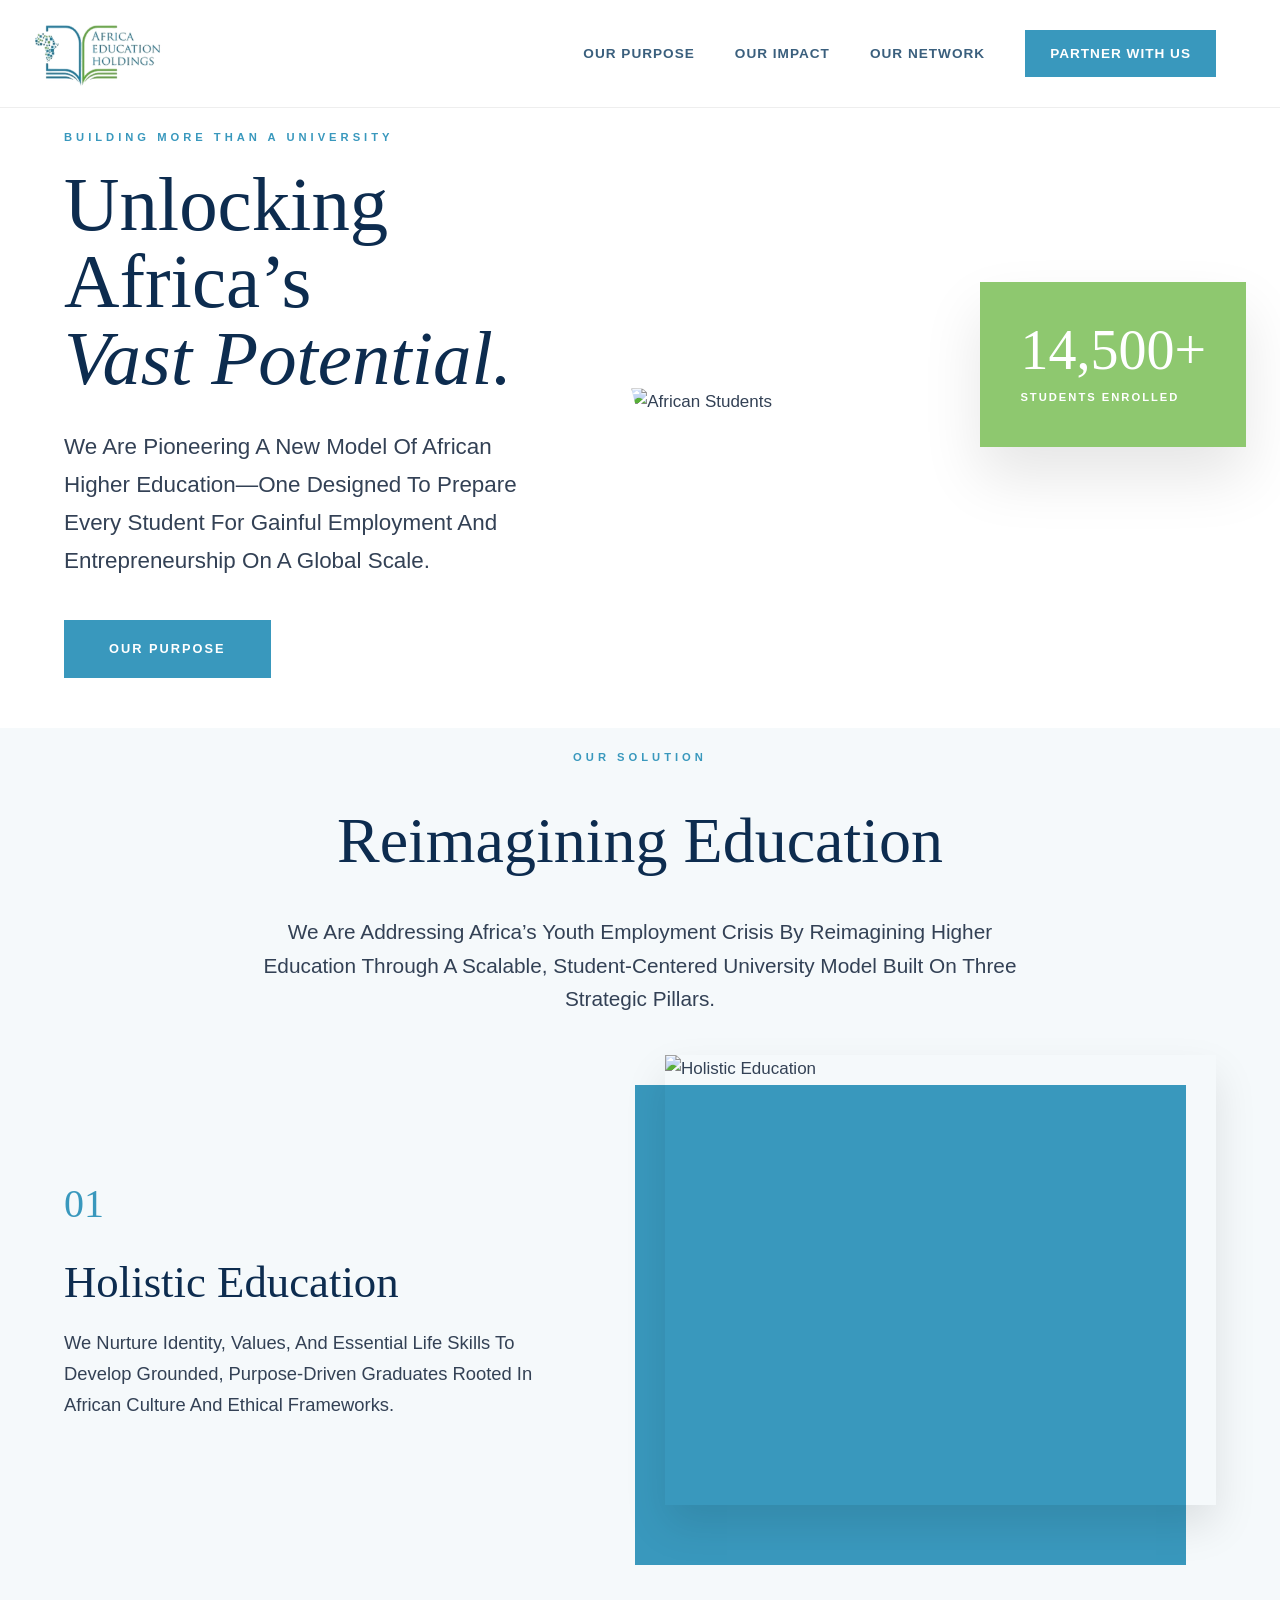
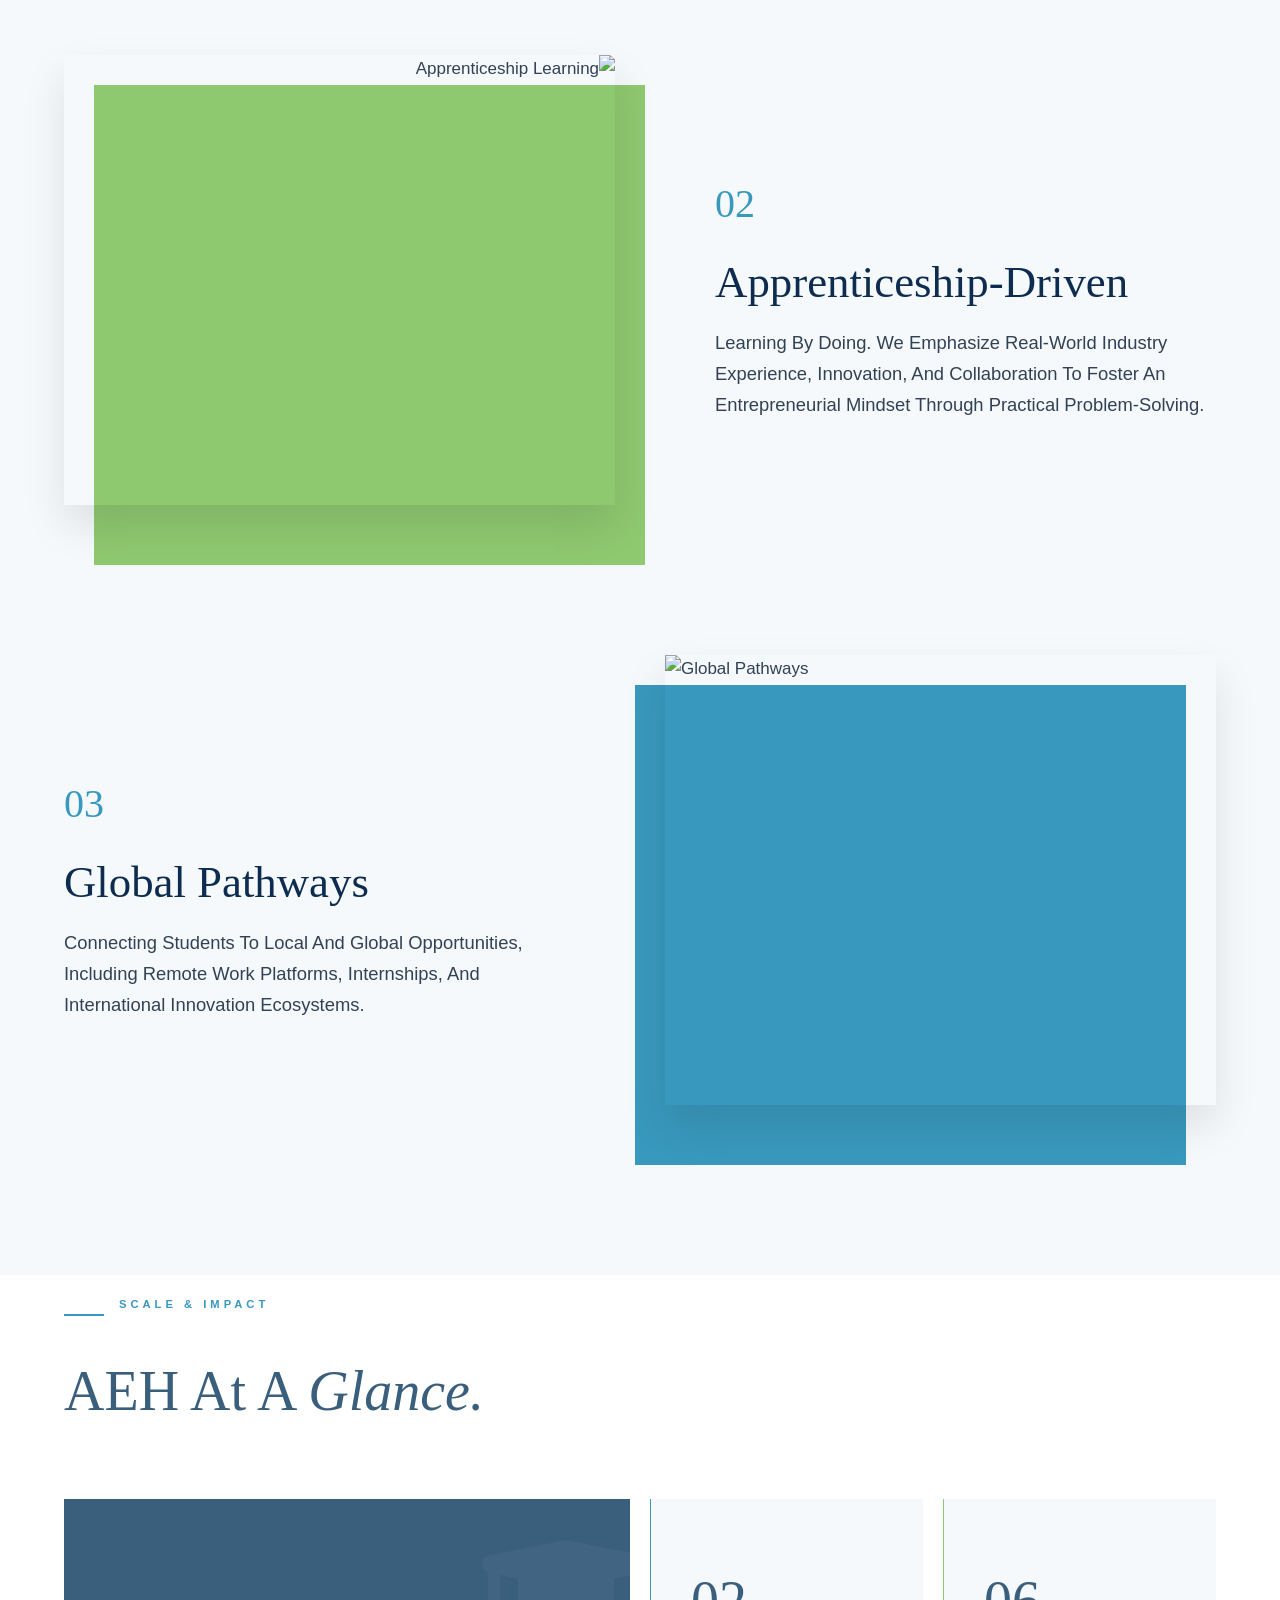
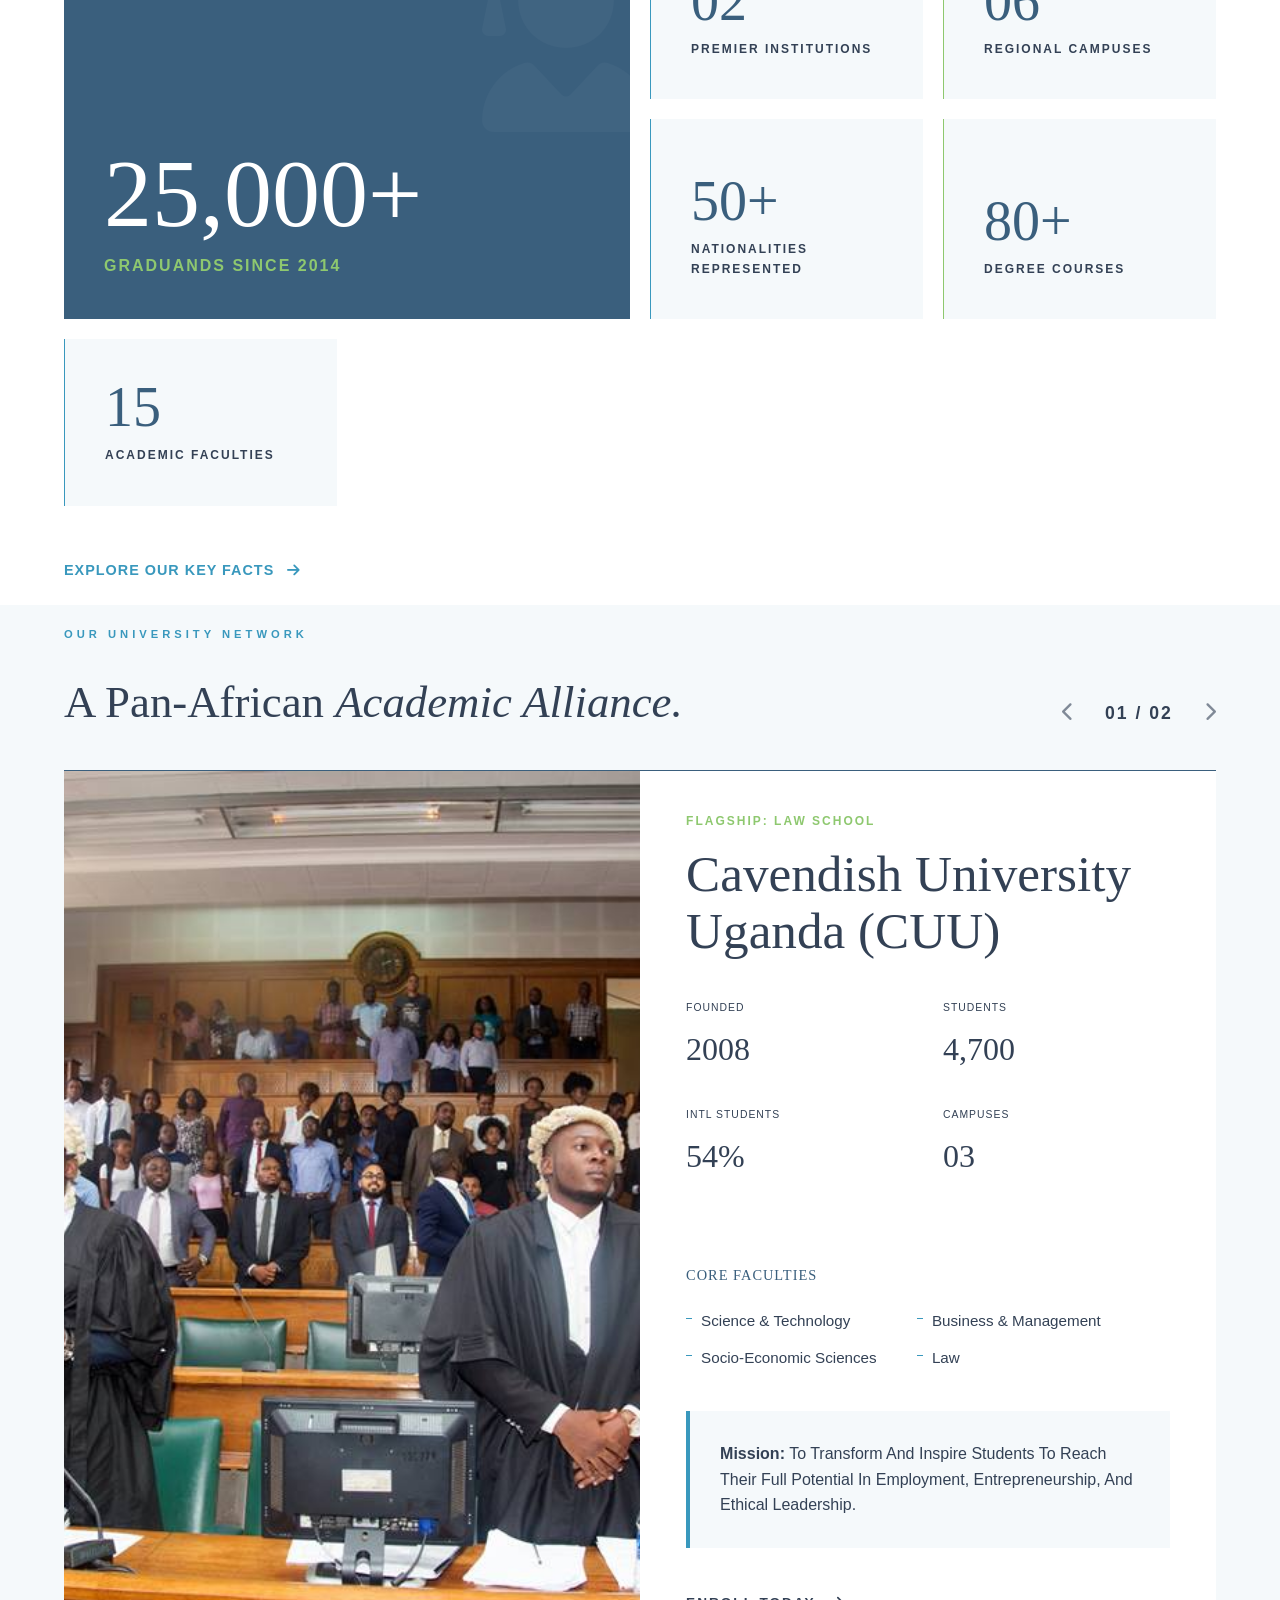
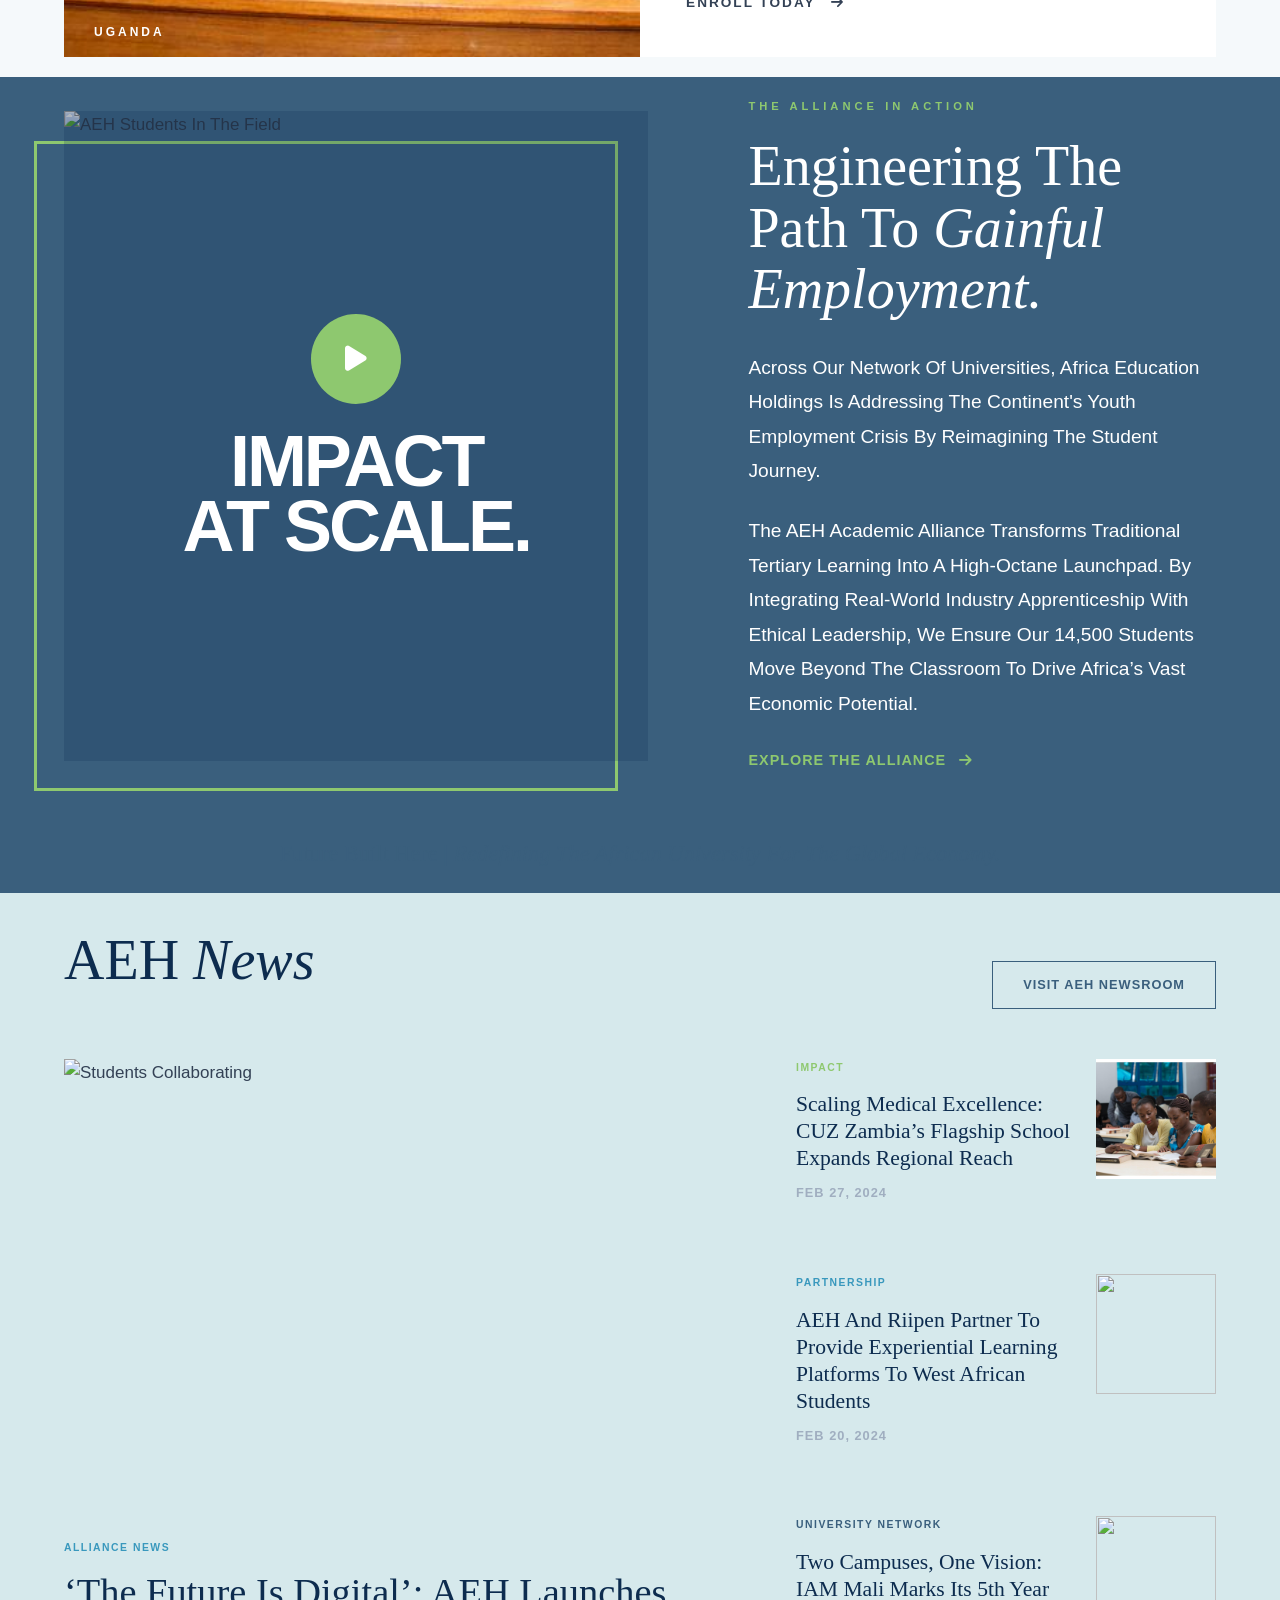
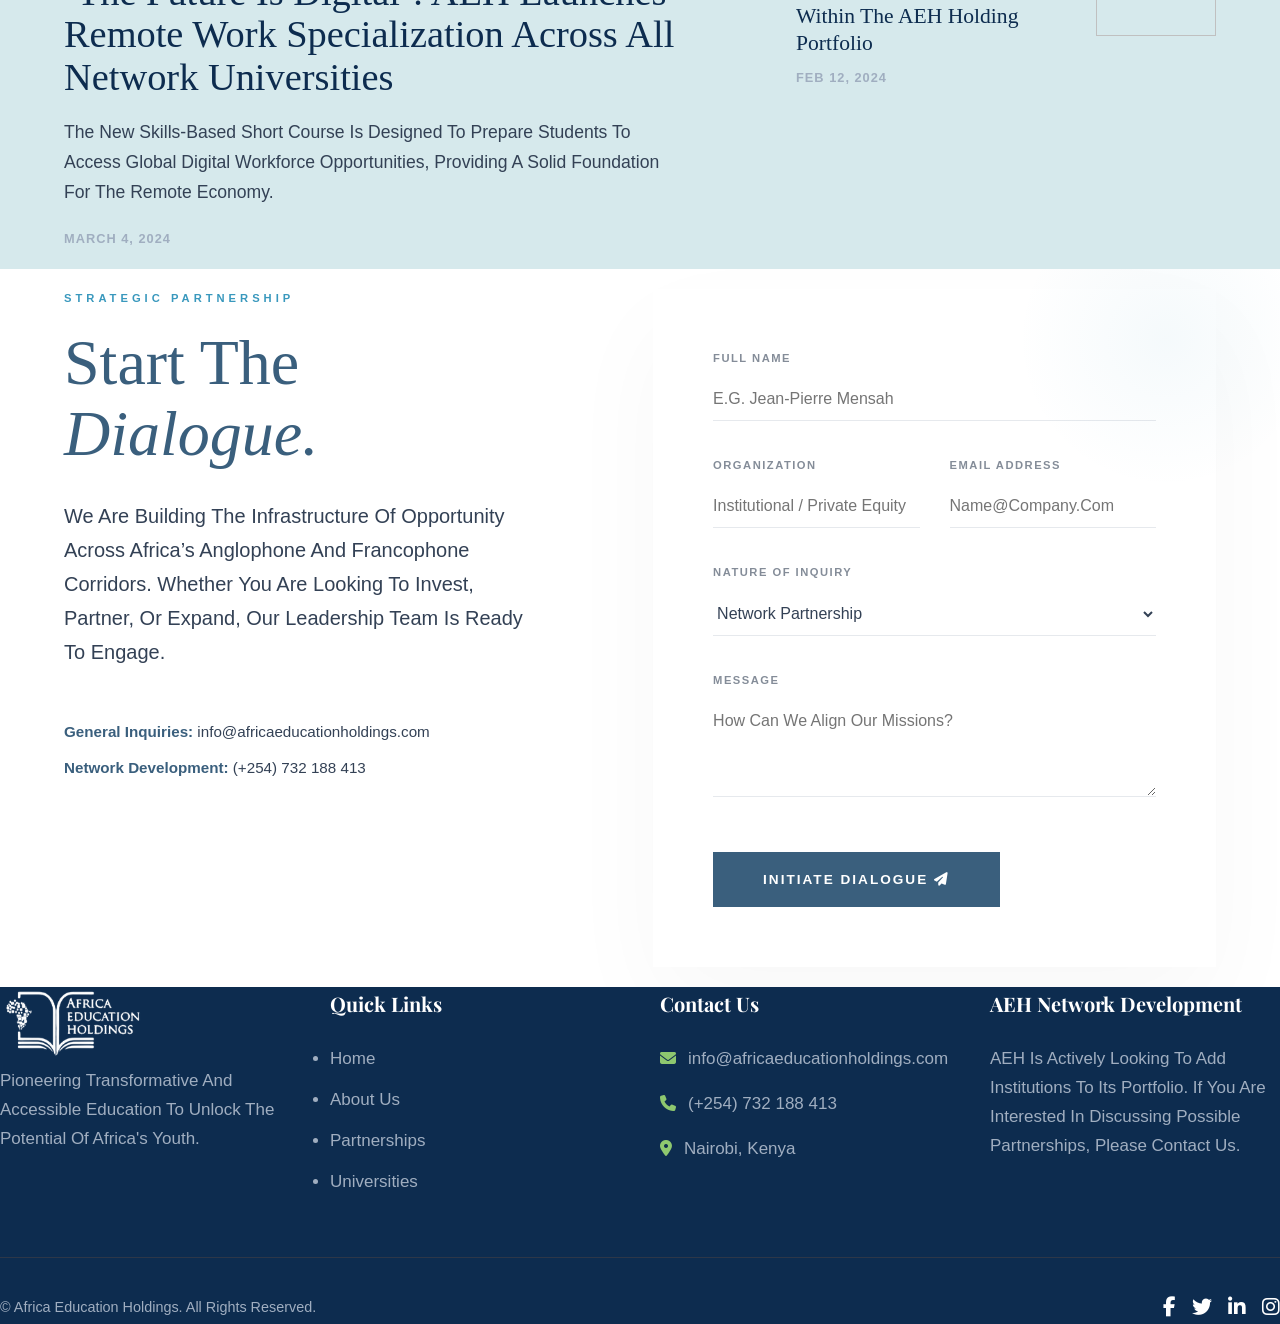
==== commit 78cc97e6: "Enhance hero swiper functionality and add background color to hero editorial section" ====
--- a/rough-work/index.html
+++ b/rough-work/index.html
@@ -72,7 +72,6 @@
           <a href="#">Our Purpose</a>
           <a href="#">Our Impact</a>
           <a href="#">Our Network</a>
-          <a href="">Services</a>
           <a href="#" class="nav-btn">Partner With Us</a>
         </div>
       </div>
@@ -811,12 +810,28 @@
       }, 1000);
     };
 
-    // 2. Hero Swiper (Top of page)
+    // --- Hero Swiper Initialization ---
     const heroSwiper = new Swiper(".hero-swiper", {
+      autoHeight: false,
+      direction: "horizontal",
       loop: true,
       effect: "fade",
+      fadeEffect: {
+        crossFade: true,
+      },
       speed: 1500,
-      autoplay: { delay: 5000 },
+      autoplay: {
+        delay: 5000,
+        disableOnInteraction: false,
+      },
+      navigation: {
+        nextEl: ".swiper-button-next",
+        prevEl: ".swiper-button-prev",
+      },
+    });
+    const slides = document.querySelectorAll(".hero-swiper .swiper-slide");
+    slides.forEach((slide) => {
+      slide.classList.add("min-h-[80vh]");
     });
 
     // 3. Problem Section Interactive Logic
--- a/rough-work/style.css
+++ b/rough-work/style.css
@@ -148,6 +148,7 @@
 /* section 2 */
 .hero-editorial {
   padding: 20px 0 50px 0;
+  background: var(--aeh-white);
 }
 .hero-grid {
   display: grid;
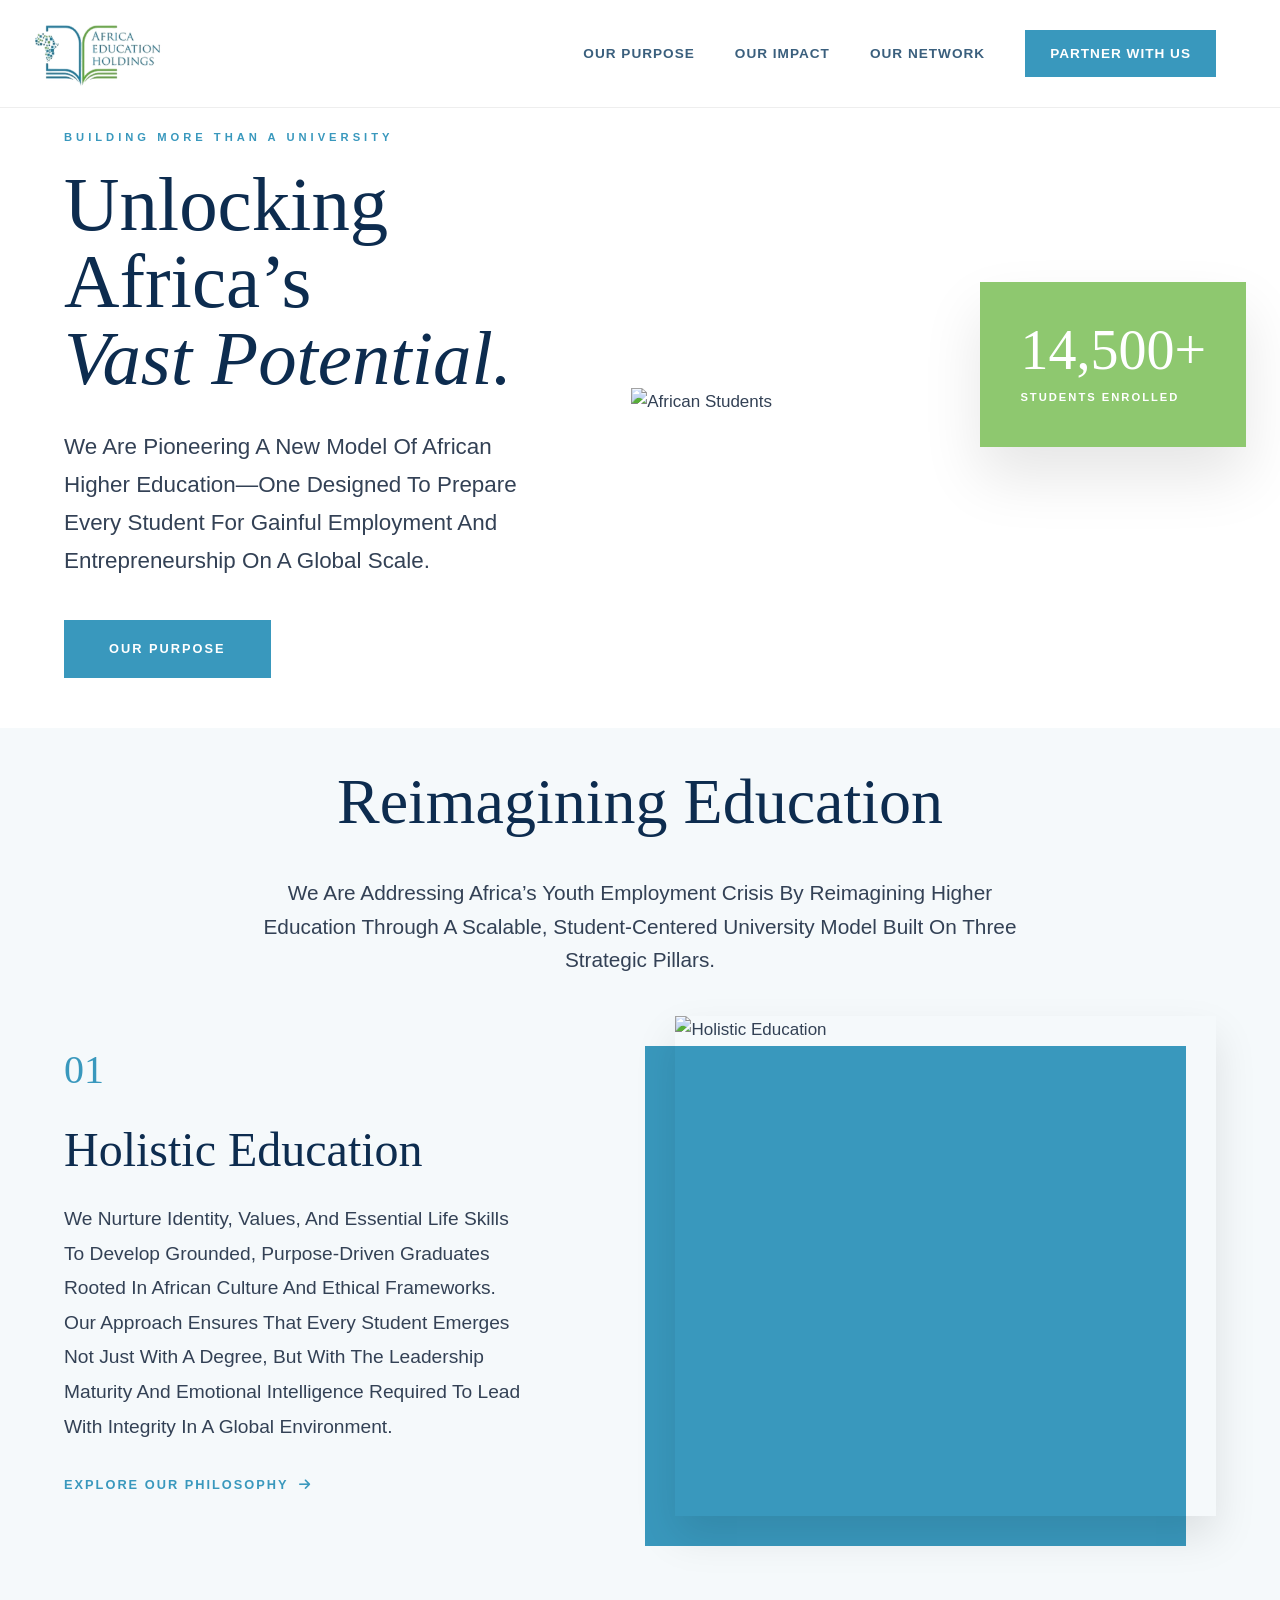
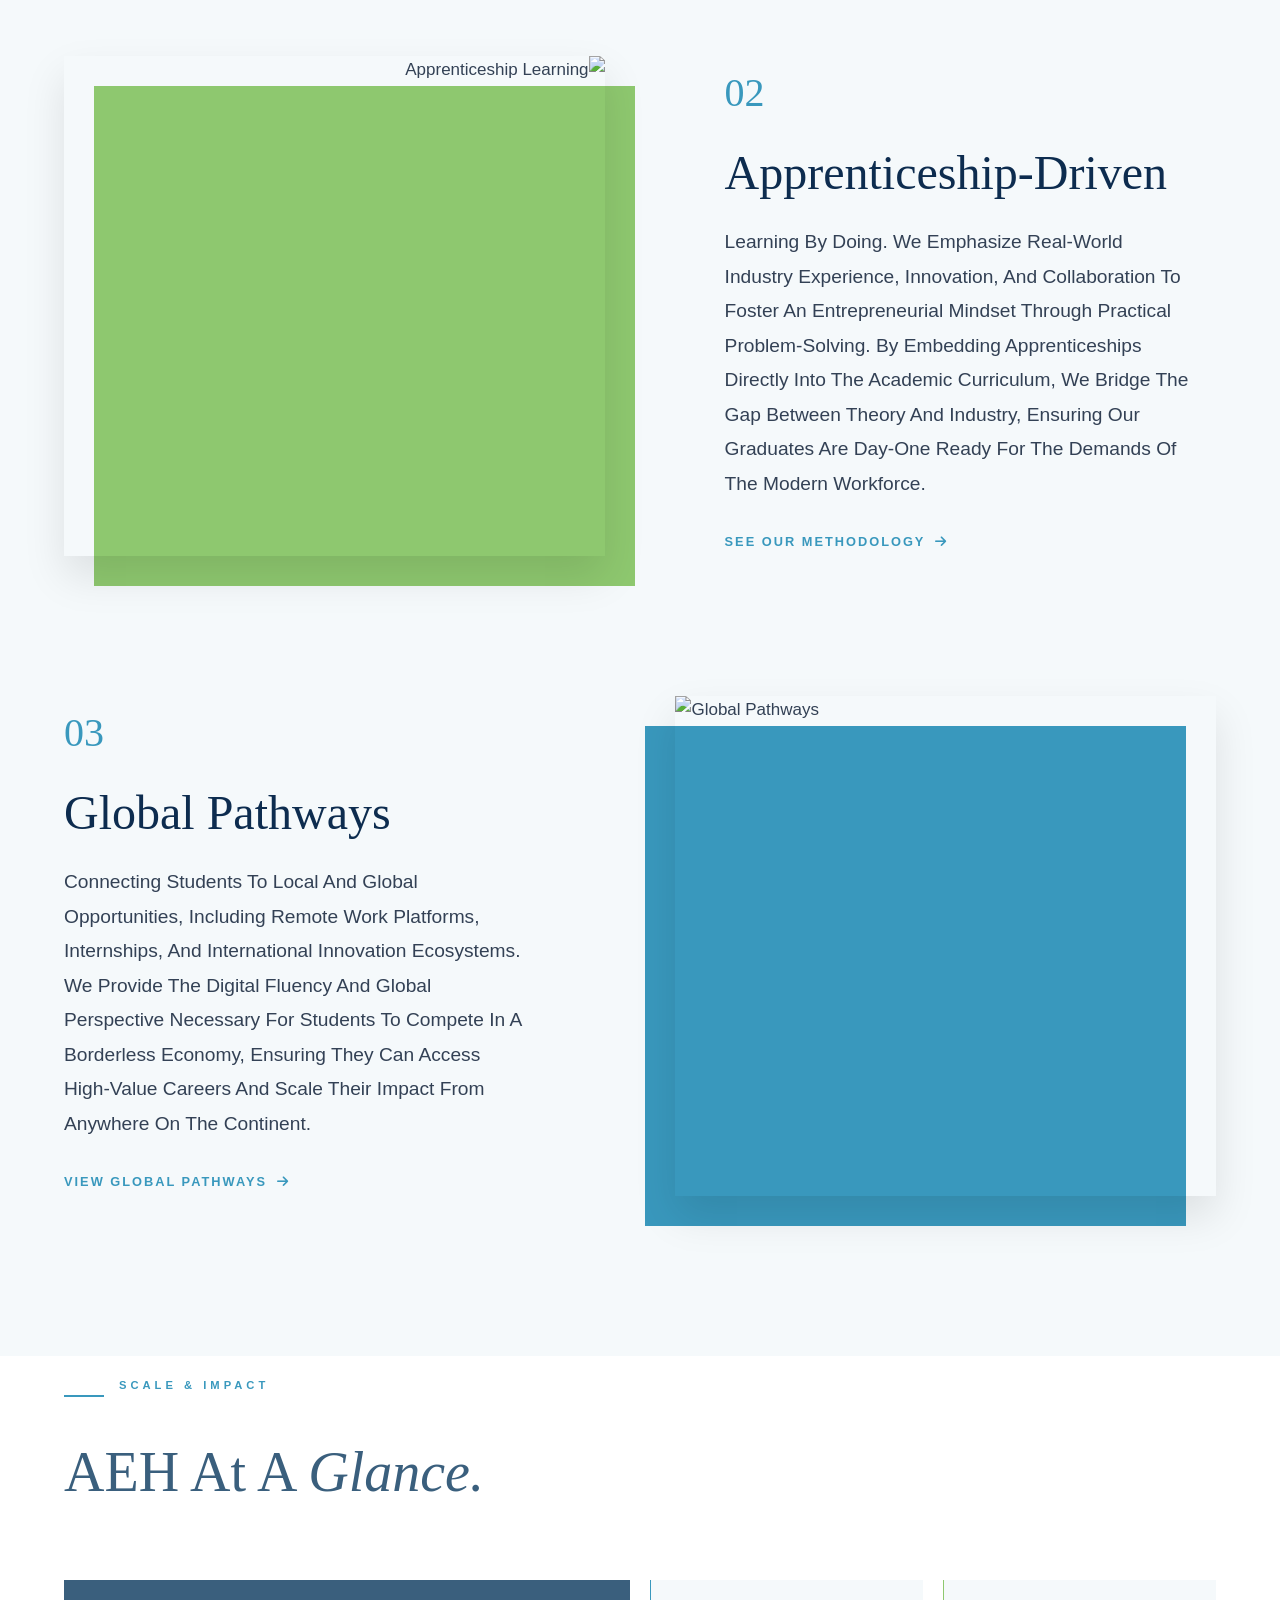
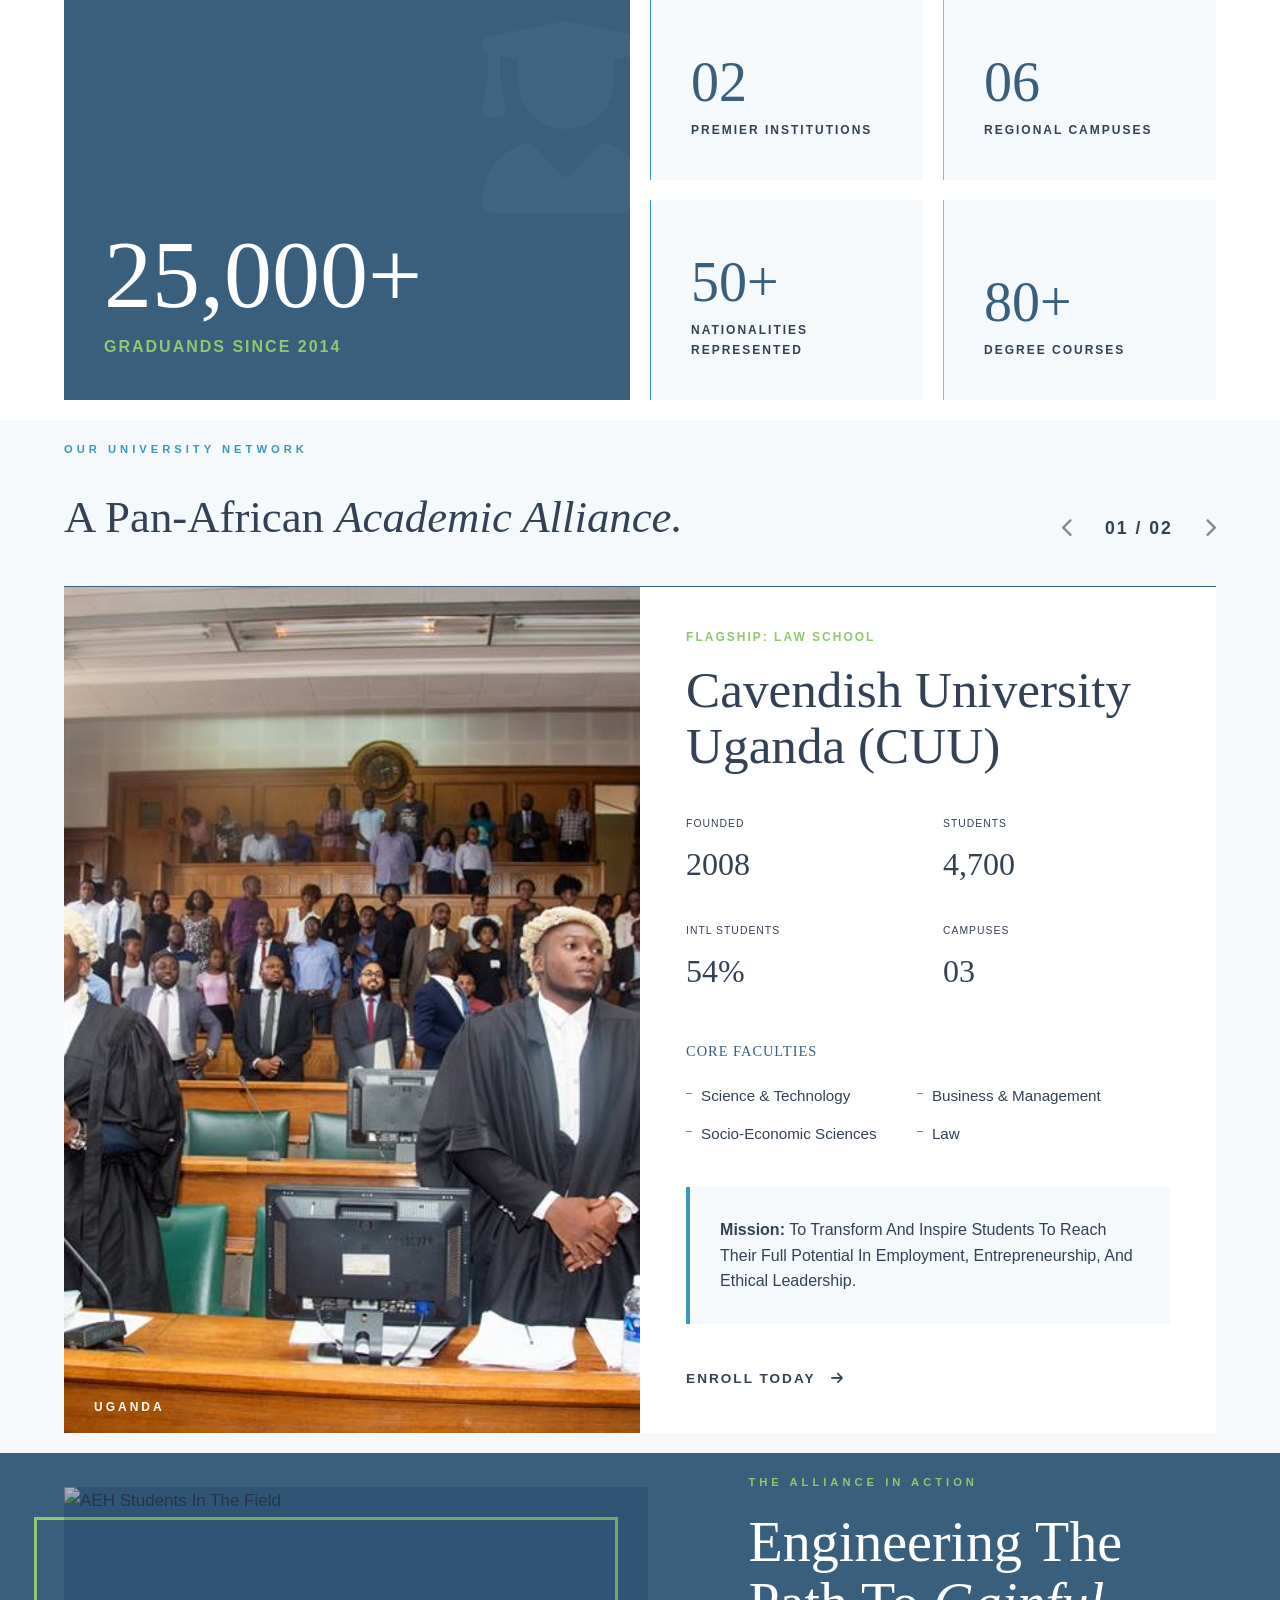
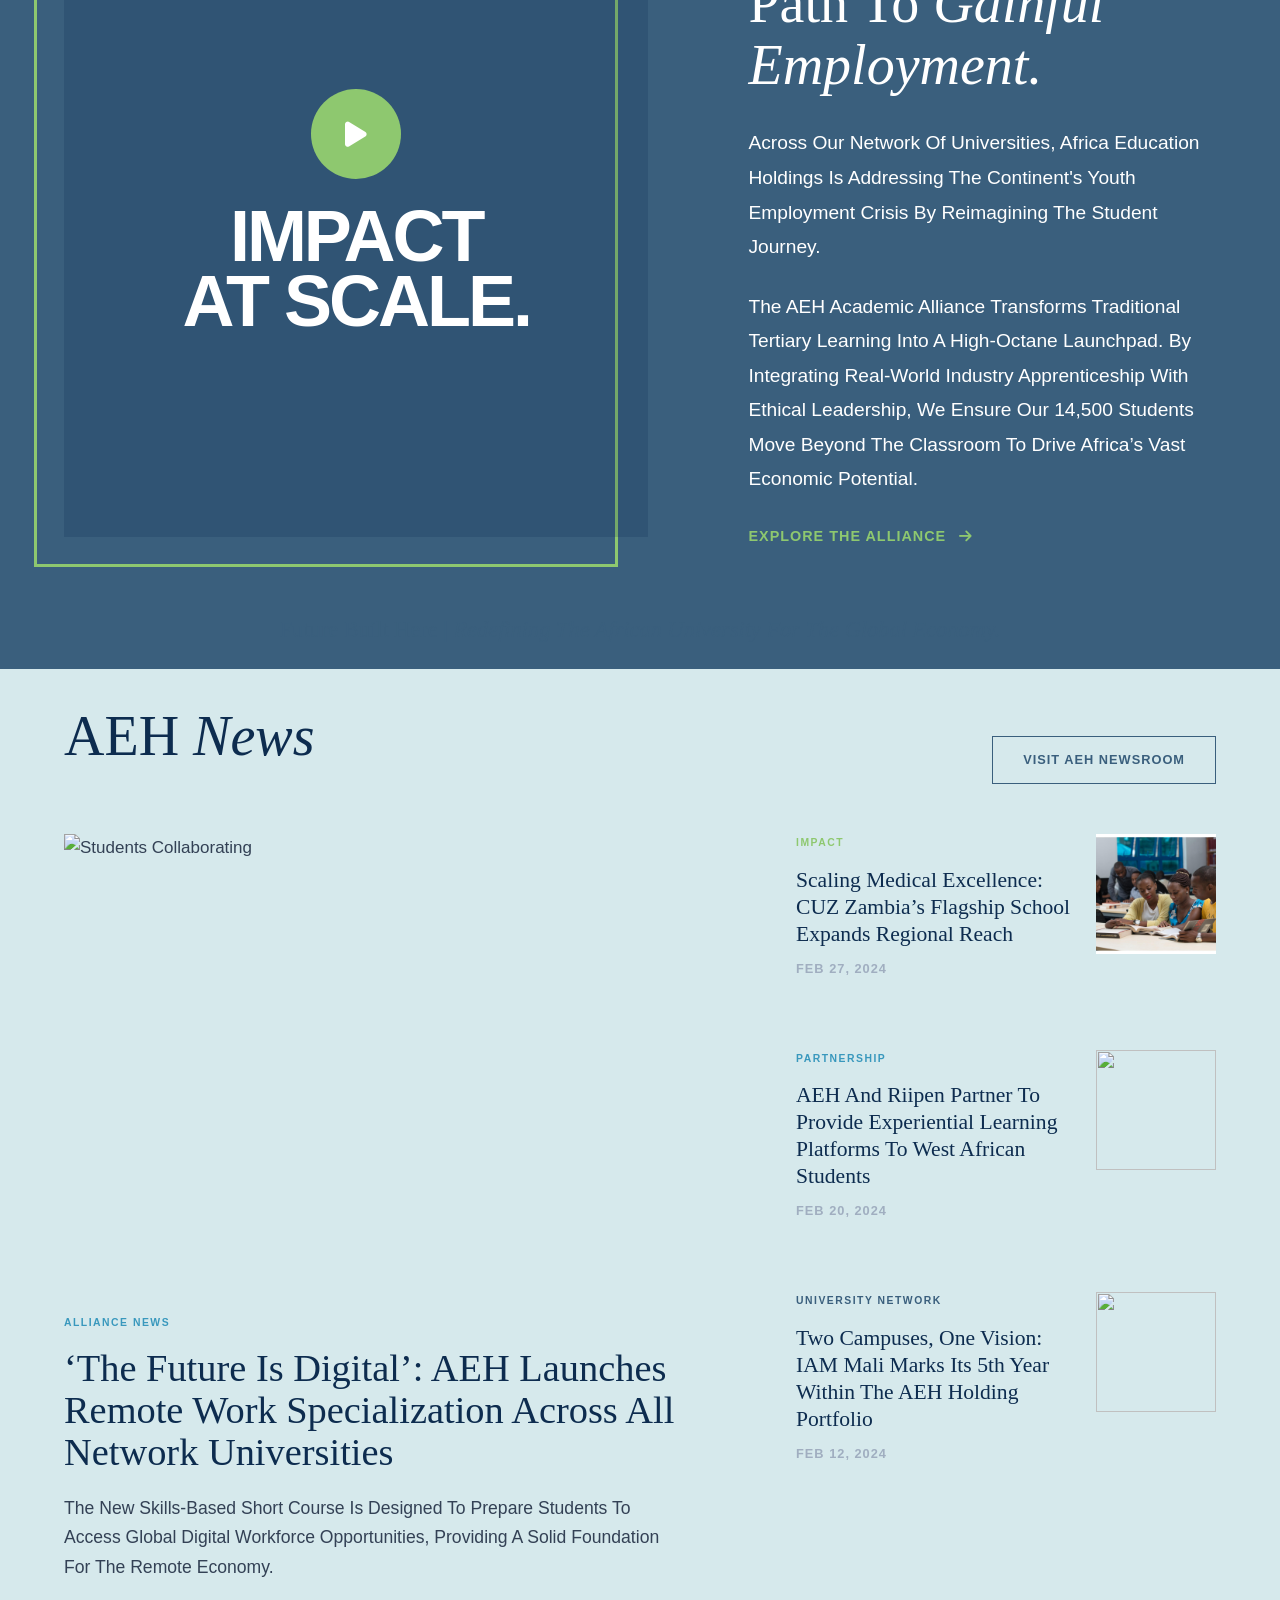
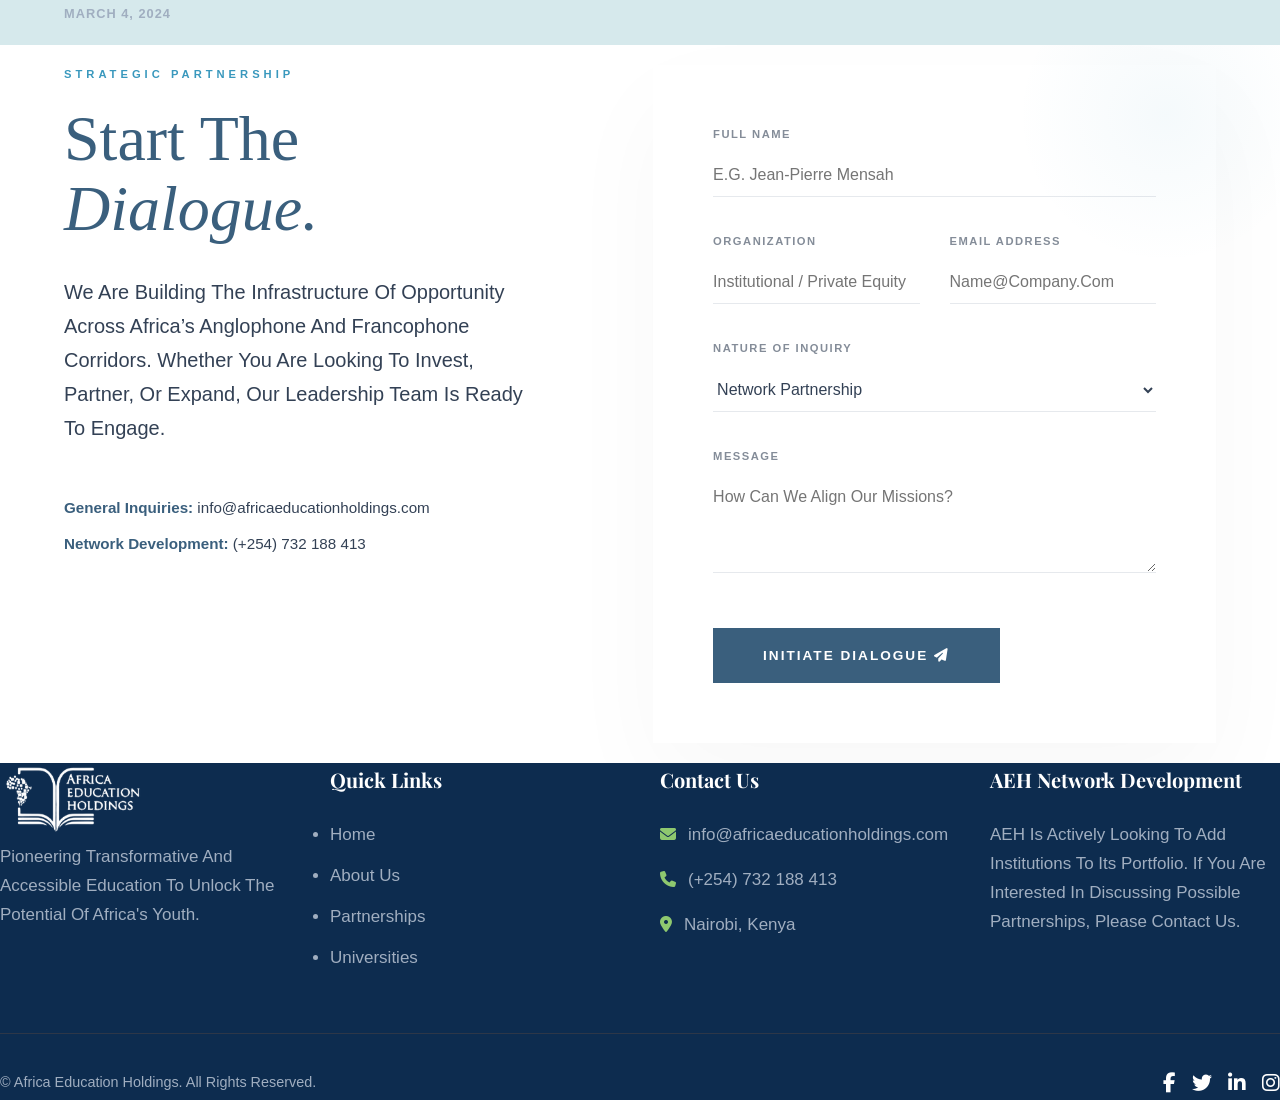
==== commit 8728669d: "Add purpose.html and enhance loader functionality in style.css - Created a new HTML file 'purpose.ht" ====
--- a/rough-work/index.html
+++ b/rough-work/index.html
@@ -58,6 +58,12 @@
   </head>
 
   <body class="bg-gray-50">
+    <!-- OVERLAY LOADER -->
+    <div id="aeh-loader" class="aeh-loader-overlay">
+      <div class="loader-content">
+        <img src="images/logo_trans.png" alt="AEH" class="loader-logo-pulse" />
+      </div>
+    </div>
     <!-- Dynamic Progress Nav -->
     <nav class="sticky-nav">
       <div class="nav-container">
@@ -185,12 +191,11 @@
       </div>
     </header>
 
-    <!-- THE SOLUTION: THREE PILLARS (Zebra Layout) -->
+    <!-- THE SOLUTION: THREE PILLARS (REFINED) -->
     <section id="solution" class="pillar-deep-dive section-white">
       <div class="container">
-        <!-- Section Header with new Introduction -->
+        <!-- Section Header -->
         <div class="section-header-center">
-          <p class="blue-tag">OUR SOLUTION</p>
           <h2>Reimagining Education</h2>
           <p class="section-intro-text">
             We are addressing Africa’s youth employment crisis by reimagining
@@ -207,12 +212,17 @@
             <p>
               We nurture identity, values, and essential life skills to develop
               grounded, purpose-driven graduates rooted in African culture and
-              ethical frameworks.
+              ethical frameworks. Our approach ensures that every student
+              emerges not just with a degree, but with the leadership maturity
+              and emotional intelligence required to lead with integrity in a
+              global environment.
             </p>
+            <a href="" class="pillar-link"
+              >Explore our Philosophy <i class="fa-solid fa-arrow-right"></i
+            ></a>
           </div>
           <div class="p-image-column">
             <div class="image-offset-wrapper">
-              <!-- The Blue Offset Block -->
               <div class="image-offset-bg bg-blue"></div>
               <img
                 src="https://images.unsplash.com/photo-1529070538774-1843cb3265df?auto=format&fit=crop&q=80&w=800"
@@ -230,12 +240,17 @@
             <p>
               Learning by doing. We emphasize real-world industry experience,
               innovation, and collaboration to foster an entrepreneurial mindset
-              through practical problem-solving.
+              through practical problem-solving. By embedding apprenticeships
+              directly into the academic curriculum, we bridge the gap between
+              theory and industry, ensuring our graduates are day-one ready for
+              the demands of the modern workforce.
             </p>
+            <a href="" class="pillar-link"
+              >See our Methodology <i class="fa-solid fa-arrow-right"></i
+            ></a>
           </div>
           <div class="p-image-column">
             <div class="image-offset-wrapper">
-              <!-- The Green Offset Block -->
               <div class="image-offset-bg bg-green"></div>
               <img
                 src="https://images.unsplash.com/photo-1522202176988-66273c2fd55f?auto=format&fit=crop&q=80&w=800"
@@ -253,12 +268,17 @@
             <p>
               Connecting students to local and global opportunities, including
               remote work platforms, internships, and international innovation
-              ecosystems.
+              ecosystems. We provide the digital fluency and global perspective
+              necessary for students to compete in a borderless economy,
+              ensuring they can access high-value careers and scale their impact
+              from anywhere on the continent.
             </p>
+            <a href="" class="pillar-link"
+              >View Global Pathways <i class="fa-solid fa-arrow-right"></i
+            ></a>
           </div>
           <div class="p-image-column">
             <div class="image-offset-wrapper">
-              <!-- The Blue Offset Block -->
               <div class="image-offset-bg bg-blue"></div>
               <img
                 src="https://images.unsplash.com/photo-1517048676732-d65bc937f952?auto=format&fit=crop&q=80&w=800"
@@ -312,17 +332,6 @@
             <span class="stat-num">80+</span>
             <p class="stat-label">Degree Courses</p>
           </div>
-
-          <div class="glance-card">
-            <span class="stat-num">15</span>
-            <p class="stat-label">Academic Faculties</p>
-          </div>
-        </div>
-
-        <div class="glance-footer">
-          <a href="#" class="explore-link-blue"
-            >Explore our key facts <i class="fa-solid fa-arrow-right"></i
-          ></a>
         </div>
       </div>
     </section>
@@ -400,7 +409,9 @@
                     </p>
                   </div>
 
-                  <a href="#" class="btn-text-reveal"
+                  <a
+                    href="https://www.cavendish.ac.ug/admissions/admission-requirements/"
+                    class="btn-text-reveal"
                     >Enroll Today <i class="fa-solid fa-arrow-right"></i
                   ></a>
                 </div>
@@ -459,7 +470,9 @@
                     </p>
                   </div>
 
-                  <a href="#" class="btn-text-reveal"
+                  <a
+                    href="https://www.cavendishza.org/admissions/"
+                    class="btn-text-reveal"
                     >Enroll Today <i class="fa-solid fa-arrow-right"></i
                   ></a>
                 </div>
@@ -801,14 +814,43 @@
 
 <script>
   document.addEventListener("DOMContentLoaded", function () {
-    // 1. Loader Logic
-    const loaderOverlay = document.getElementById("loader-overlay");
-    window.onload = function () {
+    const preloader = document.getElementById("aeh-loader");
+
+    // FUNCTION TO HIDE LOADER
+    const hideLoader = () => {
       setTimeout(() => {
-        if (loaderOverlay) loaderOverlay.classList.add("hidden");
+        preloader.classList.add("loader-finished");
         document.body.classList.remove("content-hidden");
-      }, 1000);
+      }, 1000); // 1 second mandatory delay for premium feel
     };
+    // Check if page is already loaded (handles fast refreshes/cached pages)
+    if (document.readyState === "complete") {
+      hideLoader();
+    } else {
+      window.addEventListener("load", hideLoader);
+    }
+
+    // REDIRECTION LOGIC: Show loader when clicking internal links
+    const internalLinks = document.querySelectorAll(
+      'a[href^="index.html"], a[href^="about.html"], a[href^="talent.html"], a[href^="partnerships.html"]',
+    );
+
+    internalLinks.forEach((link) => {
+      link.addEventListener("click", (e) => {
+        if (!link.hash && !e.metaKey && !e.ctrlKey) {
+          e.preventDefault();
+          const destination = link.href;
+
+          // Show loader immediately
+          preloader.classList.remove("loader-finished");
+
+          // Navigate after the fade-in effect
+          setTimeout(() => {
+            window.location.href = destination;
+          }, 500);
+        }
+      });
+    });
 
     // --- Hero Swiper Initialization ---
     const heroSwiper = new Swiper(".hero-swiper", {
@@ -834,37 +876,7 @@
       slide.classList.add("min-h-[80vh]");
     });
 
-    // 3. Problem Section Interactive Logic
-    const problemCards = document.querySelectorAll(".problem-card");
-    const problemTitle = document.getElementById("problem-title");
-    const problemContent = document.getElementById("problem-content");
-    const resetButton = document.getElementById("reset-problem-btn");
-
-    if (problemCards.length > 0 && problemTitle) {
-      const initialTitle = problemTitle.textContent;
-      const initialContent = problemContent.textContent;
-
-      problemCards.forEach((card) => {
-        card.addEventListener("click", function () {
-          problemCards.forEach((c) => c.classList.remove("active-card"));
-          this.classList.add("active-card");
-          problemTitle.textContent = this.dataset.title;
-          problemContent.textContent = this.dataset.content;
-          resetButton.style.display = "inline-flex";
-        });
-      });
-
-      resetButton.addEventListener("click", function () {
-        problemCards.forEach((c) => c.classList.remove("active-card"));
-        problemCards[0].classList.add("active-card");
-        problemTitle.textContent = initialTitle;
-        problemContent.textContent = initialContent;
-        this.style.display = "none";
-      });
-    }
-
-    // 4. THE PORTFOLIO SWIPER (The section that wasn't working)
-    // Renamed to 'uniPortfolio' to avoid conflict with 'universitySwiper'
+    // 3. PORTFOLIO SWIPER FOR THE UNIVERSITY NETWORK
     const uniPortfolio = new Swiper(".university-portfolio-swiper", {
       loop: true,
       speed: 1200,
--- a/rough-work/style.css
+++ b/rough-work/style.css
@@ -52,6 +52,53 @@
   font-family: "EB Garamond", serif;
   font-style: italic;
 }
+/* --- LOADER START --- */
+.aeh-loader-overlay {
+  position: fixed;
+  top: 0;
+  left: 0;
+  width: 100%;
+  height: 100%;
+  background-color: #ffffff;
+  display: flex;
+  justify-content: center;
+  align-items: center;
+  z-index: 10000;
+  opacity: 1;
+  visibility: visible;
+  transition:
+    opacity 0.6s ease-in-out,
+    visibility 0.6s ease-in-out;
+}
+
+.loader-logo-pulse {
+  height: 80px; /* Slightly larger since there is no bar */
+  width: auto;
+  animation: aehPulse 2s infinite ease-in-out;
+}
+
+@keyframes aehPulse {
+  0% {
+    opacity: 0.4;
+    transform: scale(0.95);
+  }
+  50% {
+    opacity: 1;
+    transform: scale(1);
+  }
+  100% {
+    opacity: 0.4;
+    transform: scale(0.95);
+  }
+}
+
+.loader-finished {
+  opacity: 0 !important;
+  visibility: hidden !important;
+  pointer-events: none;
+}
+
+/* LOADER END */
 
 /* --- nav start --- */
 .sticky-nav {
@@ -177,9 +224,8 @@
 }
 .img-large img {
   width: 100%;
-  height: 600px;
+  height: 570px;
   object-fit: cover;
-  clip-path: polygon(0 0, 100% 5%, 100% 100%, 5% 95%);
 }
 
 .floating-stat {
@@ -253,9 +299,9 @@
 .pillar-row {
   display: grid;
   grid-template-columns: 1fr 1.1fr;
-  gap: 100px;
+  gap: 120px;
   align-items: center;
-  margin-bottom: 120px;
+  margin-bottom: 140px;
 }
 
 .pillar-row.reverse {
@@ -275,16 +321,50 @@
   margin-bottom: 20px;
 }
 
+.p-content {
+  display: flex;
+  flex-direction: column;
+  justify-content: center;
+}
+
 .p-content h3 {
-  font-size: 2.8rem;
+  font-size: 3rem;
   line-height: 1.1;
-  margin-bottom: 20px;
+  margin-bottom: 25px;
 }
 
 .p-content p {
-  font-size: 1.15rem;
+  font-size: 1.2rem;
+  line-height: 1.8;
   color: var(--text-muted);
-  line-height: 1.7;
+  margin-bottom: 30px;
+  max-width: 95%;
+}
+
+.pillar-link {
+  font-family: "Inter", sans-serif;
+  font-weight: 700;
+  text-transform: uppercase;
+  letter-spacing: 2px;
+  font-size: 0.8rem;
+  color: var(--aeh-blue);
+  text-decoration: none;
+  transition: 0.3s ease;
+  display: inline-flex;
+  align-items: center;
+  gap: 10px;
+}
+
+.pillar-link i {
+  transition: transform 0.3s ease;
+}
+
+.pillar-link:hover {
+  color: var(--aeh-green);
+}
+
+.pillar-link:hover i {
+  transform: translateX(5px);
 }
 
 /* --- THE OFFSET IMAGE EFFECT --- */
@@ -292,12 +372,11 @@
 .image-offset-wrapper {
   position: relative;
   width: 100%;
-  padding-bottom: 30px;
 }
 
 .p-image-column img {
   width: 100%;
-  height: 450px;
+  height: 500px;
   object-fit: cover;
   position: relative;
   z-index: 2;
@@ -310,7 +389,7 @@
   width: 100%;
   height: 100%;
   z-index: 1;
-  top: 30px; /* Vertical Offset */
+  top: 30px;
 }
 
 /* Color variations for the blocks */
@@ -334,9 +413,18 @@
 @media (max-width: 1024px) {
   .pillar-row {
     grid-template-columns: 1fr;
-    gap: 40px;
-    margin-bottom: 80px;
+    gap: 60px;
     text-align: center;
+    margin-bottom: 100px;
+  }
+  .pillar-link {
+    justify-content: center;
+  }
+  .image-offset-bg {
+    display: none;
+  }
+  .p-content p {
+    max-width: 100%;
   }
 
   .image-offset-wrapper {
@@ -487,11 +575,6 @@
   font-size: 12rem;
   color: rgba(255, 255, 255, 0.03);
   pointer-events: none;
-}
-
-/* Footer Link */
-.glance-footer {
-  margin-top: 50px;
 }
 
 .explore-link-blue {
@@ -836,7 +919,6 @@
   grid-template-columns: 1fr 1fr;
   gap: 30px;
   border-bottom: 1px solid var(--border);
-  padding-bottom: 40px;
   margin-bottom: 40px;
 }
 
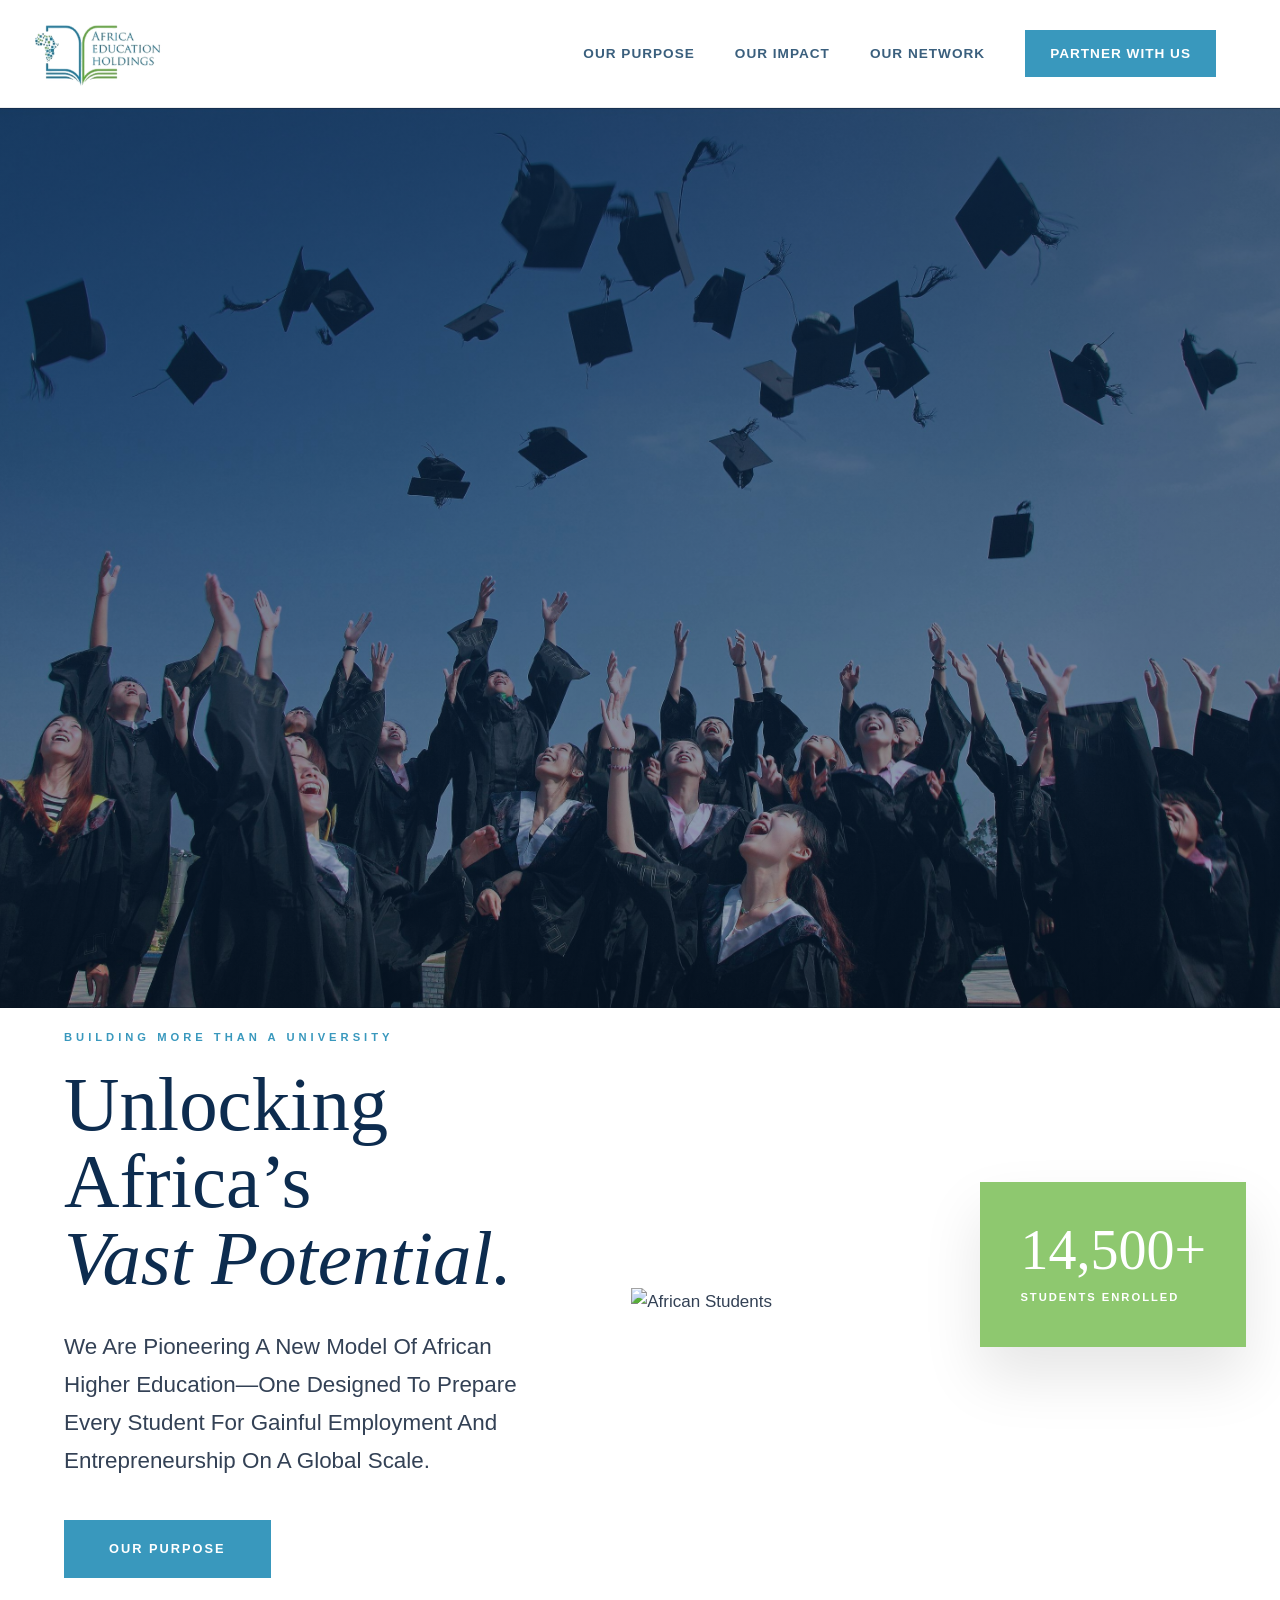
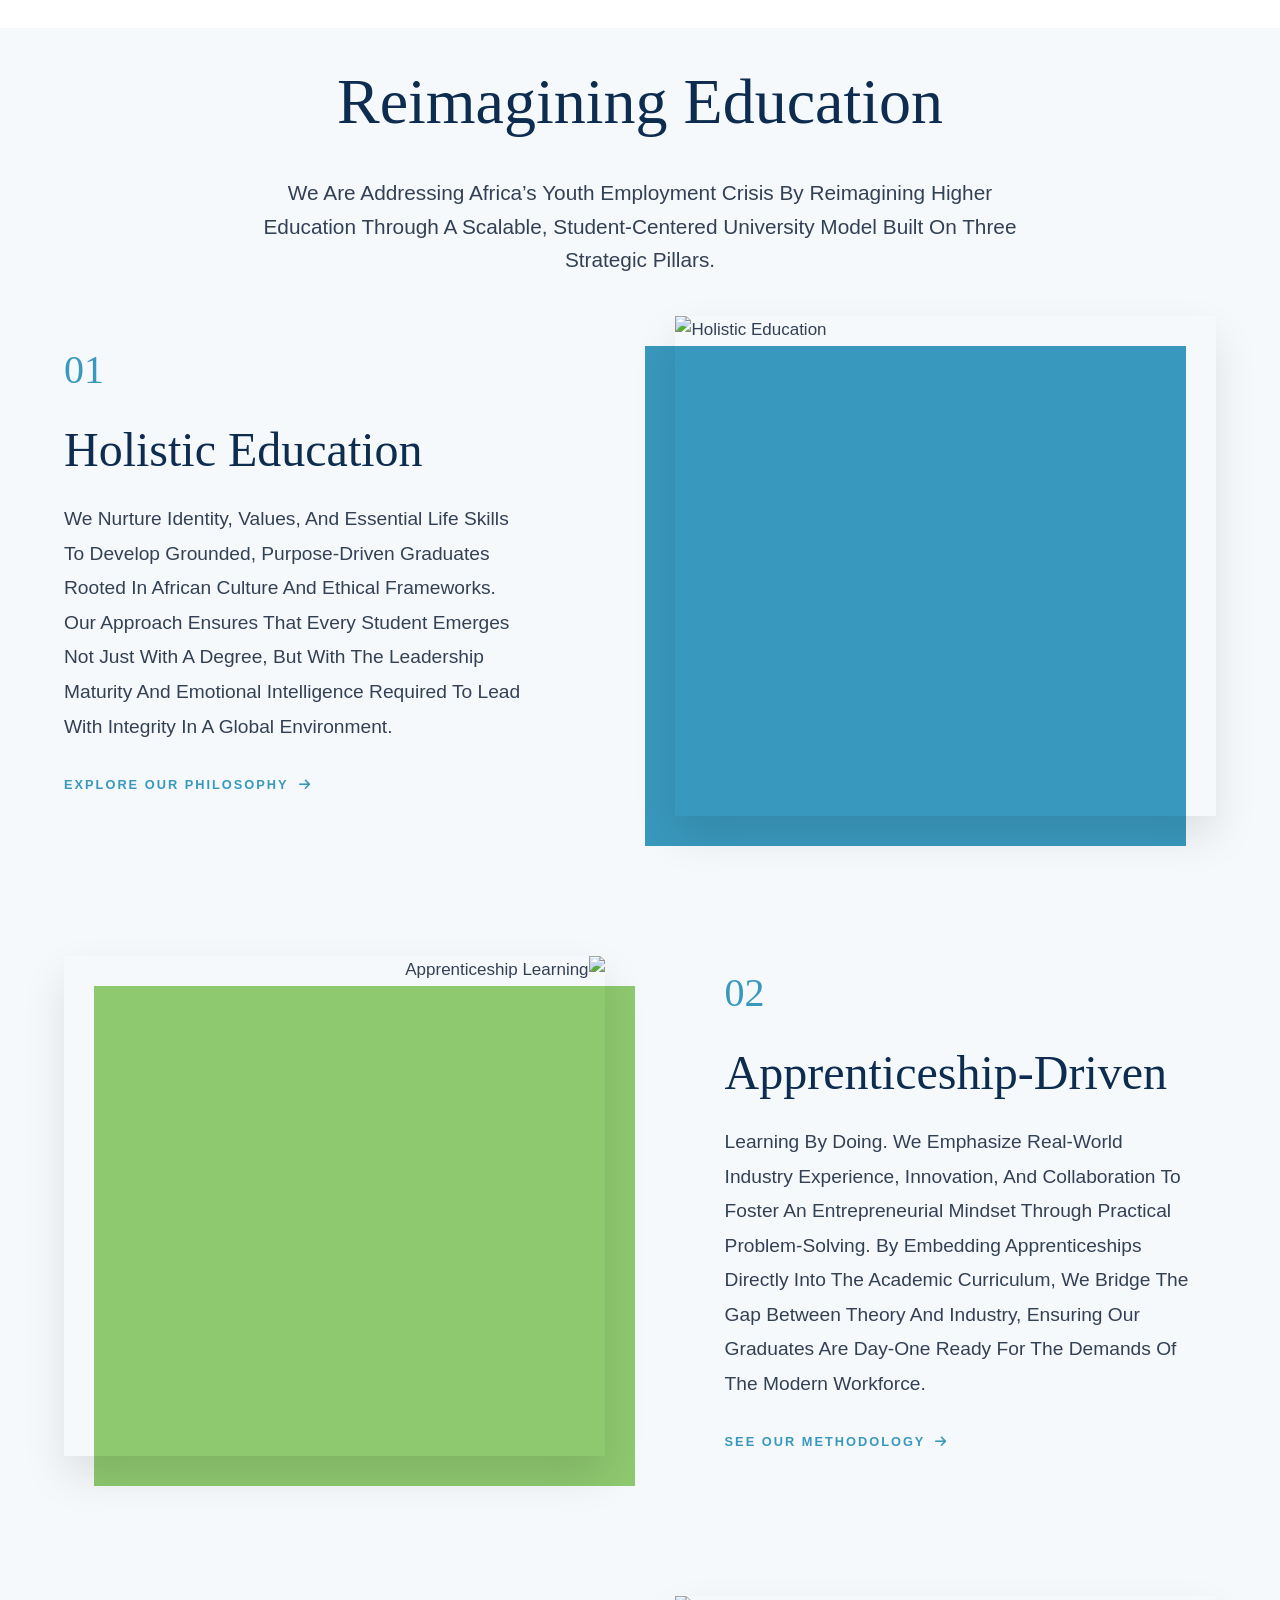
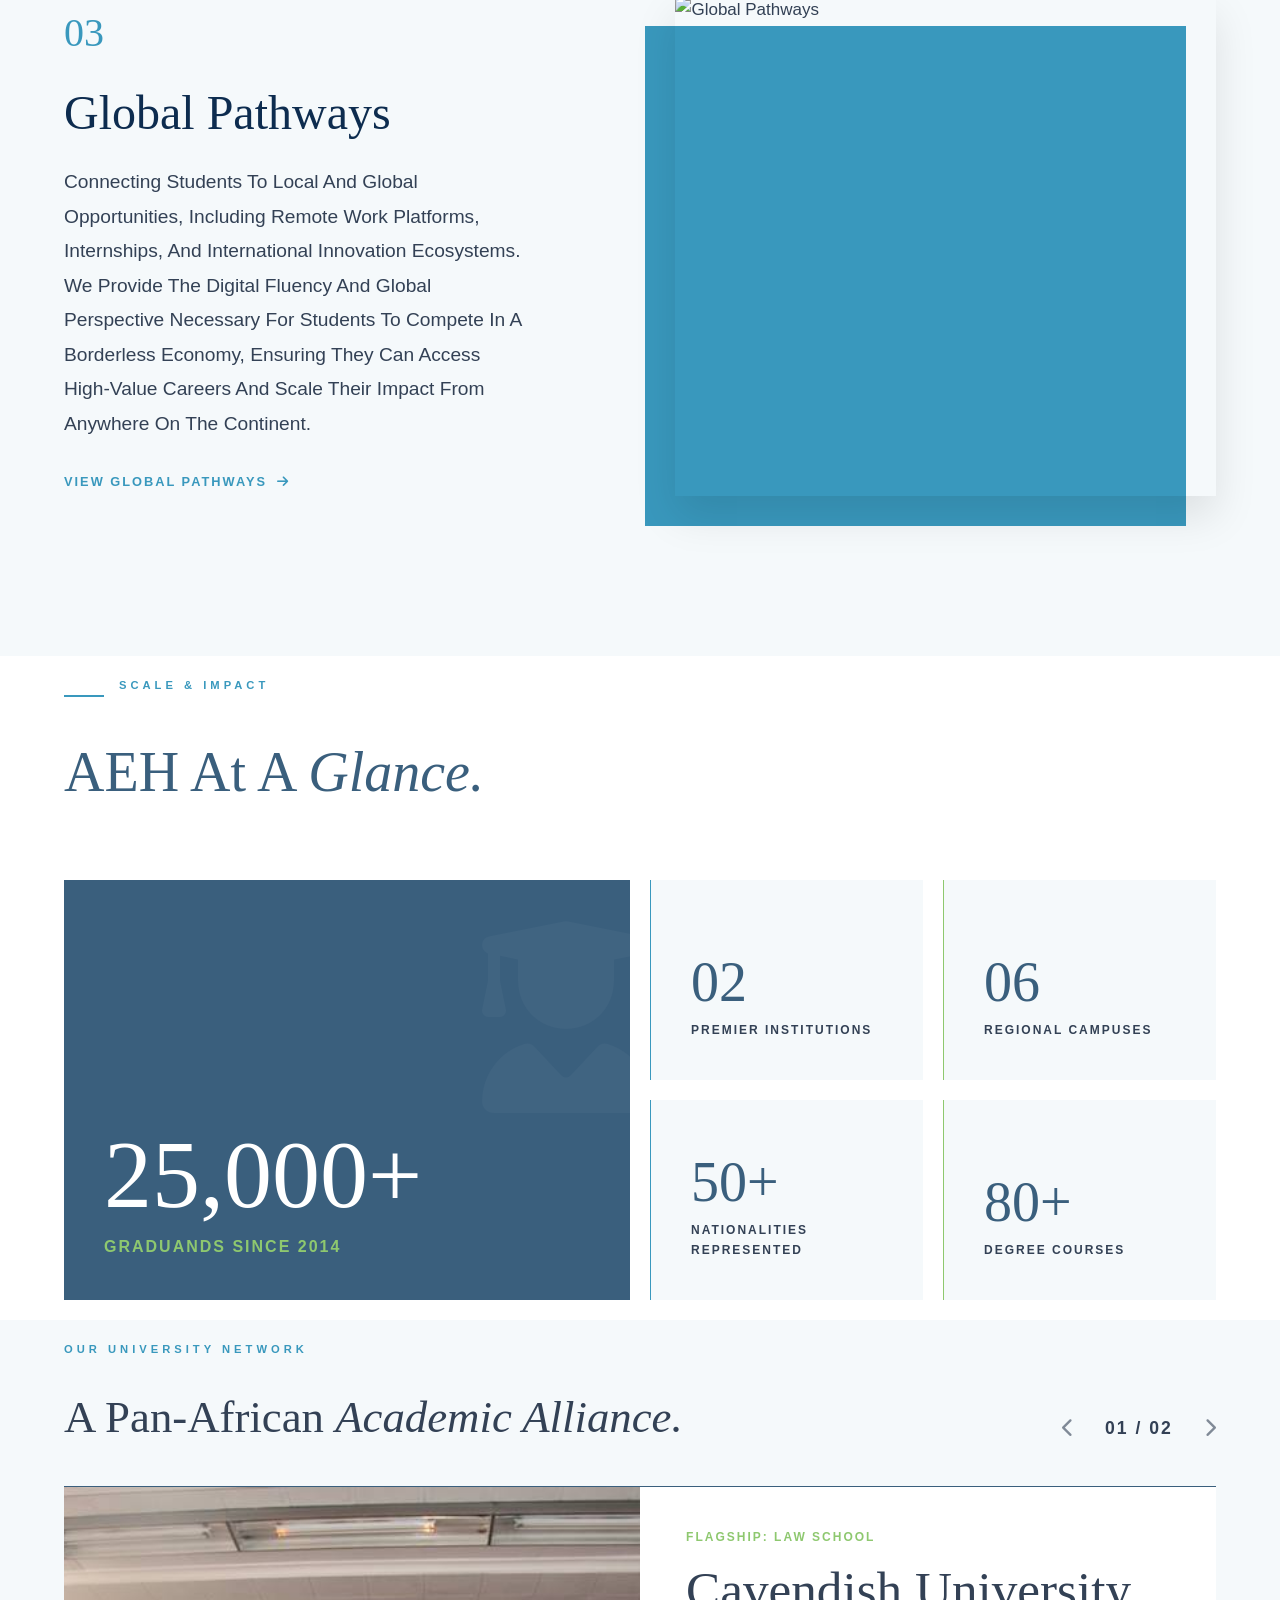
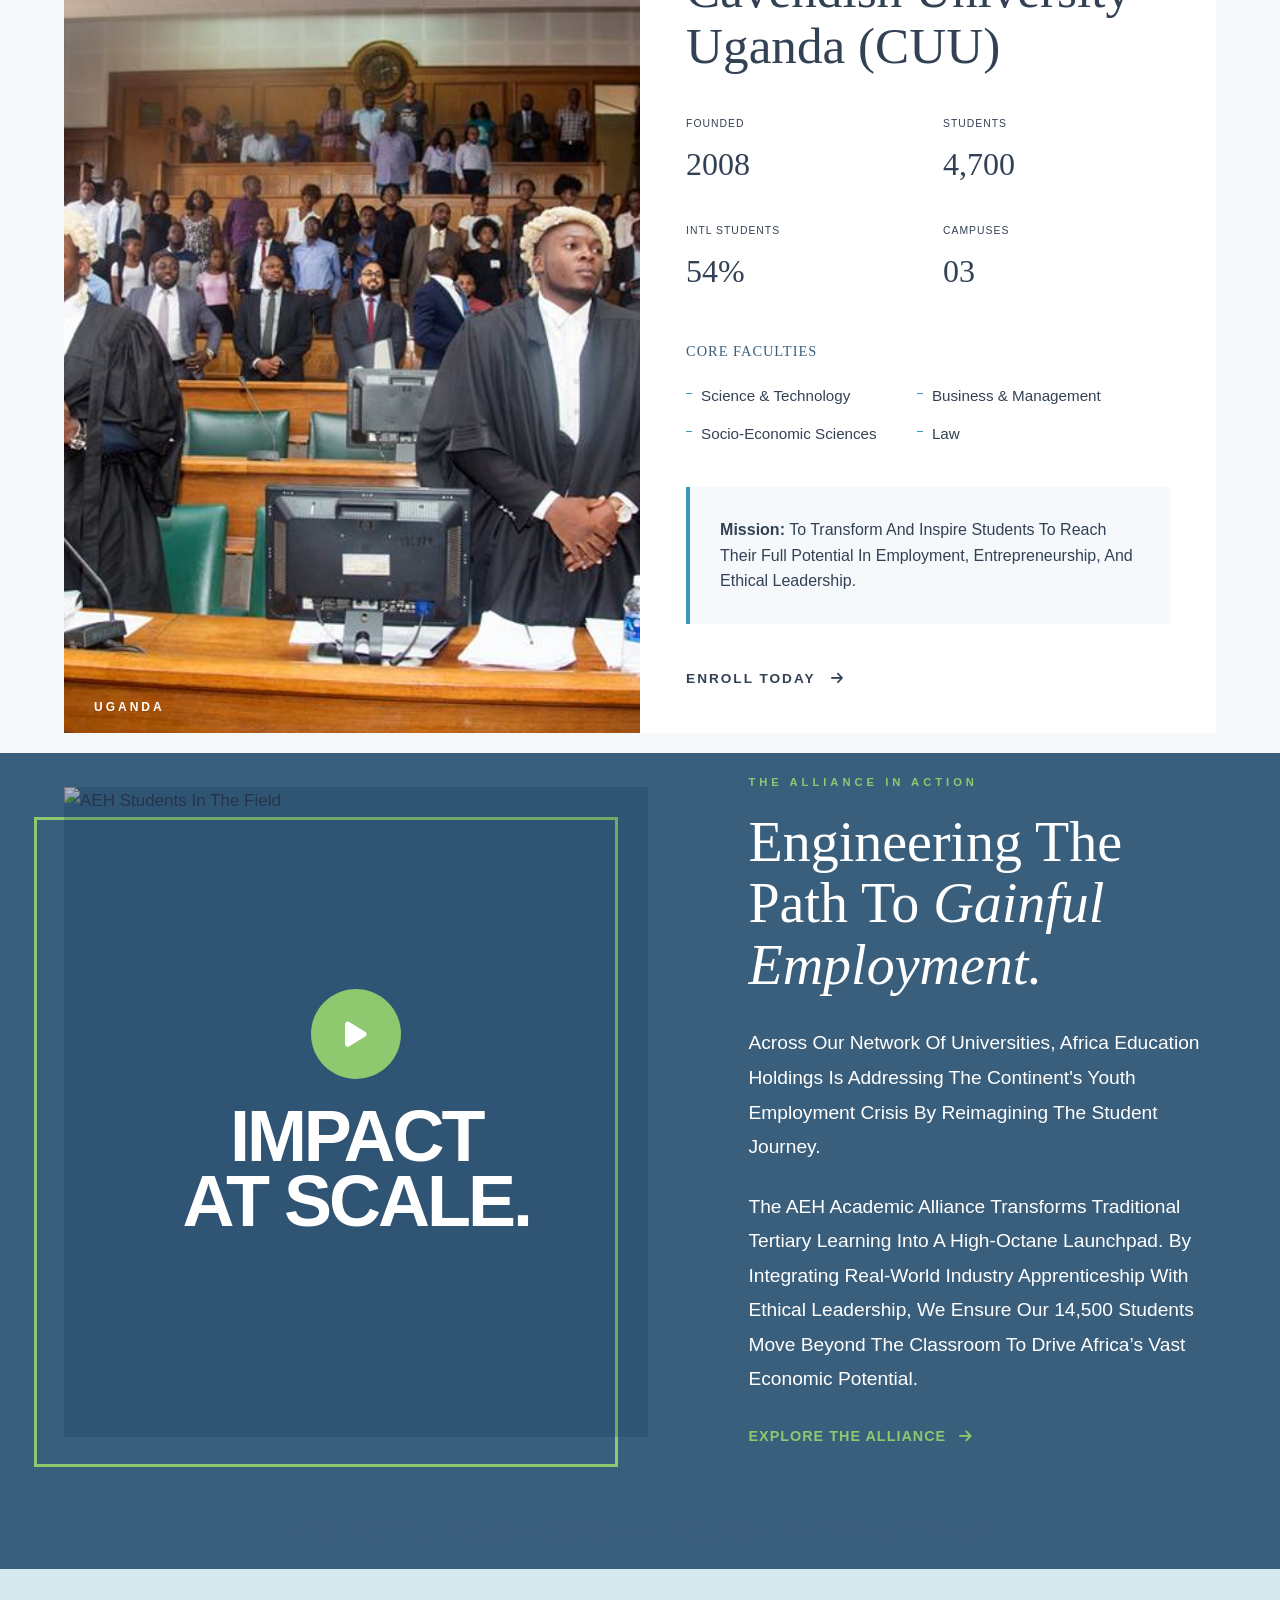
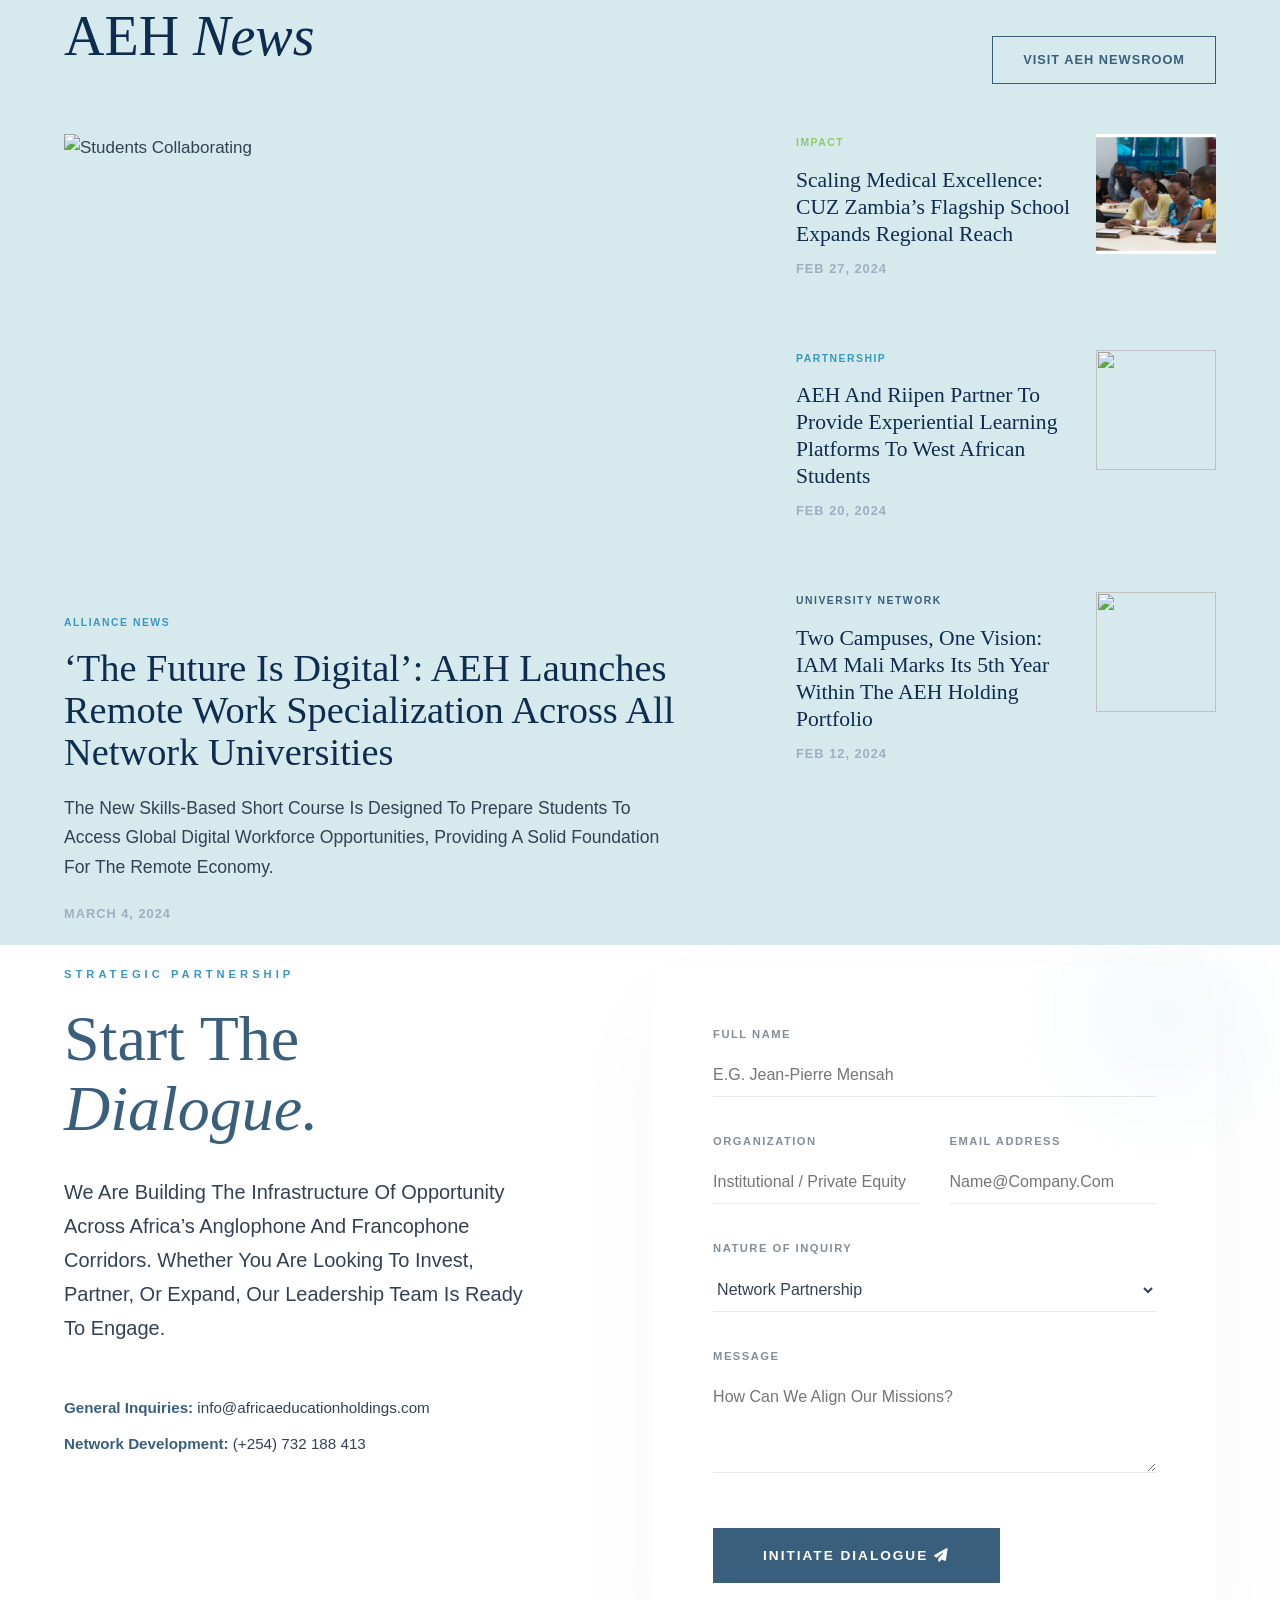
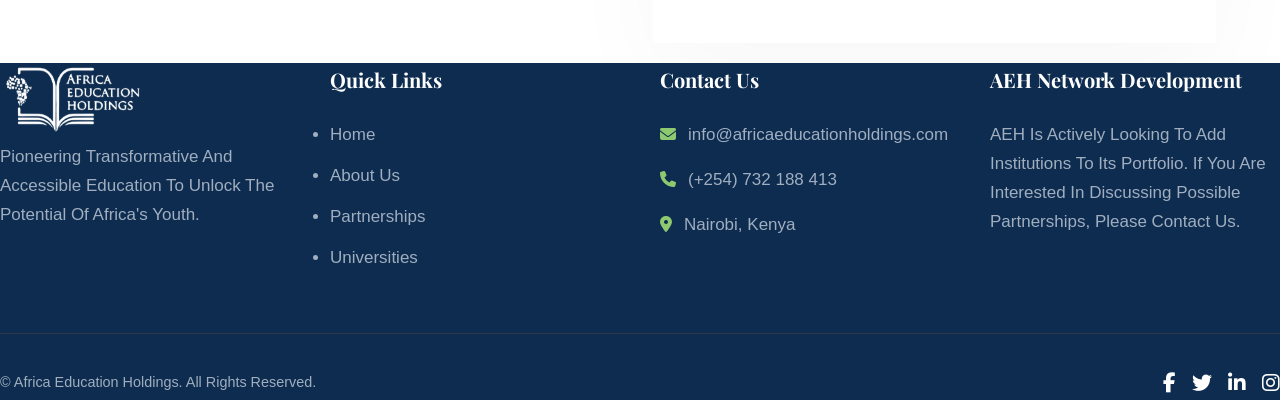
==== commit cbc40579: "Add leadership manifesto section with video modal functionality - Introduced a new section for the l" ====
--- a/rough-work/index.html
+++ b/rough-work/index.html
@@ -163,6 +163,35 @@
       </div>
     </section>
 
+    <!-- THE LEADERSHIP MANIFESTO SECTION -->
+    <section class="manifesto-video-section">
+      <div class="manifesto-bg-overlay"></div>
+      <!-- High-res background image of a founder or board room -->
+      <img
+        src="images/video-back.jpg"
+        class="manifesto-bg-img"
+        alt="AEH Leadership"
+      />
+
+      <div class="container mx-auto px-6 relative z-10">
+        <div class="manifesto-content-center">
+          <h2 class="text-white text-6xl md:text-8xl mb-8">
+            A Vision for <em>Impact.</em>
+          </h2>
+          <p
+            class="text-white text-xl md:text-2xl max-w-3xl mx-auto mb-12 font-light"
+          >
+            "We aren't just training students; we are equipping the architects
+            of Africa's economic future. This is how we move from potential to
+            progress."
+          </p>
+          <button onclick="openVideoModal()" class="btn-video-outline">
+            WATCH THE VIDEO
+          </button>
+        </div>
+      </div>
+    </section>
+
     <!-- HERO: EDITORIAL ASYMMETRY -->
     <header class="hero-editorial">
       <div class="hero-grid">
@@ -809,6 +838,36 @@
       </div>
     </footer>
     <!-- END: Footer Section -->
+
+    <!-- THE VIDEO MODAL (Keep this at the bottom of your HTML) -->
+    <div id="videoModal" class="video-overlay" onclick="closeVideoModal()">
+      <div class="video-container" onclick="event.stopPropagation()">
+        <button class="video-close-btn" onclick="closeVideoModal()">
+          &times;
+        </button>
+        <div class="iframe-wrapper">
+          <!-- The iframe source is empty by default and filled by JS -->
+          <iframe
+            id="videoPlayer"
+            src=""
+            title="YouTube video player"
+            frameborder="0"
+            allow="
+              accelerometer;
+              autoplay;
+              clipboard-write;
+              encrypted-media;
+              gyroscope;
+              picture-in-picture;
+              web-share;
+            "
+            referrerpolicy="strict-origin-when-cross-origin"
+            allowfullscreen
+          >
+          </iframe>
+        </div>
+      </div>
+    </div>
   </body>
 </html>
 
@@ -816,21 +875,21 @@
   document.addEventListener("DOMContentLoaded", function () {
     const preloader = document.getElementById("aeh-loader");
 
-    // FUNCTION TO HIDE LOADER
+    // 1. Loader Logic
     const hideLoader = () => {
       setTimeout(() => {
-        preloader.classList.add("loader-finished");
+        if (preloader) preloader.classList.add("loader-finished");
         document.body.classList.remove("content-hidden");
-      }, 1000); // 1 second mandatory delay for premium feel
+      }, 1000);
     };
-    // Check if page is already loaded (handles fast refreshes/cached pages)
+
     if (document.readyState === "complete") {
       hideLoader();
     } else {
       window.addEventListener("load", hideLoader);
     }
 
-    // REDIRECTION LOGIC: Show loader when clicking internal links
+    // 2. Redirection Logic
     const internalLinks = document.querySelectorAll(
       'a[href^="index.html"], a[href^="about.html"], a[href^="talent.html"], a[href^="partnerships.html"]',
     );
@@ -840,11 +899,7 @@
         if (!link.hash && !e.metaKey && !e.ctrlKey) {
           e.preventDefault();
           const destination = link.href;
-
-          // Show loader immediately
-          preloader.classList.remove("loader-finished");
-
-          // Navigate after the fade-in effect
+          if (preloader) preloader.classList.remove("loader-finished");
           setTimeout(() => {
             window.location.href = destination;
           }, 500);
@@ -852,6 +907,7 @@
       });
     });
 
+    // 3. Swipers
     // --- Hero Swiper Initialization ---
     const heroSwiper = new Swiper(".hero-swiper", {
       autoHeight: false,
@@ -876,29 +932,20 @@
       slide.classList.add("min-h-[80vh]");
     });
 
-    // 3. PORTFOLIO SWIPER FOR THE UNIVERSITY NETWORK
     const uniPortfolio = new Swiper(".university-portfolio-swiper", {
       loop: true,
       speed: 1200,
       grabCursor: true,
-      autoplay: {
-        delay: 10000,
-        disableOnInteraction: false,
-      },
-      navigation: {
-        nextEl: ".uni-next",
-        prevEl: ".uni-prev",
-      },
+      navigation: { nextEl: ".uni-next", prevEl: ".uni-prev" },
       pagination: {
         el: ".uni-fraction",
         type: "fraction",
-        formatFractionCurrent: (number) =>
-          number < 10 ? "0" + number : number,
-        formatFractionTotal: (number) => (number < 10 ? "0" + number : number),
+        formatFractionCurrent: (n) => (n < 10 ? "0" + n : n),
+        formatFractionTotal: (n) => (n < 10 ? "0" + n : n),
       },
     });
 
-    // 6. Hamburger Menu
+    // 4. Hamburger Menu
     const btn = document.getElementById("menu-btn");
     const menu = document.getElementById("menu");
     if (btn) {
@@ -909,4 +956,30 @@
       });
     }
   });
+
+  // --- 5. GLOBAL SCOPE FUNCTIONS (Fixed) ---
+  // These must be OUTSIDE the DOMContentLoaded block so onclick="openVideoModal()" works.
+
+  function openVideoModal() {
+    const modal = document.getElementById("videoModal");
+    const player = document.getElementById("videoPlayer");
+    const videoURL = "https://www.youtube.com/embed/JMLsHI8aV0g"; // Replace with your link
+
+    if (modal && player) {
+      player.src = videoURL + "?autoplay=1";
+      modal.classList.add("active");
+      document.body.style.overflow = "hidden";
+    }
+  }
+
+  function closeVideoModal() {
+    const modal = document.getElementById("videoModal");
+    const player = document.getElementById("videoPlayer");
+
+    if (modal && player) {
+      player.src = "";
+      modal.classList.remove("active");
+      document.body.style.overflow = "auto";
+    }
+  }
 </script>
--- a/rough-work/style.css
+++ b/rough-work/style.css
@@ -191,6 +191,157 @@
   padding: 5rem 1.5rem;
   color: var(--aeh-white);
 }
+
+/* --- MANIFESTO VIDEO SECTION --- */
+.manifesto-video-section {
+  position: relative;
+  height: 100vh; /* Full screen impact */
+  display: flex;
+  align-items: center;
+  justify-content: center;
+  text-align: center;
+  overflow: hidden;
+}
+
+.manifesto-bg-img {
+  position: absolute;
+  top: 0;
+  left: 0;
+  width: 100%;
+  height: 100%;
+  object-fit: cover;
+  z-index: 1;
+}
+
+.manifesto-bg-overlay {
+  position: absolute;
+  inset: 0;
+  background: linear-gradient(
+    to bottom,
+    rgba(13, 44, 79, 0.7),
+    rgba(13, 44, 79, 0.4)
+  );
+  z-index: 2;
+}
+
+.manifesto-content-center h2 {
+  line-height: 1;
+  color: white;
+  letter-spacing: -2px;
+}
+
+.btn-video-outline {
+  background: transparent;
+  border: 1px solid white;
+  color: white;
+  padding: 15px 40px;
+  font-size: 0.8rem;
+  font-weight: 700;
+  text-transform: uppercase;
+  letter-spacing: 2px;
+  transition: 0.3s;
+  cursor: pointer;
+}
+
+.btn-video-outline:hover {
+  background: white;
+  color: var(--aeh-navy);
+}
+
+/* --- VIDEO MODAL STYLING --- */
+/* --- VIDEO SECTION STYLING --- */
+.video-manifesto-section {
+  position: relative;
+  height: 80vh;
+  display: flex;
+  align-items: center;
+  justify-content: center;
+  overflow: hidden;
+  background-color: var(--aeh-navy);
+}
+
+.manifesto-bg {
+  position: absolute;
+  top: 0;
+  left: 0;
+  width: 100%;
+  height: 100%;
+  object-fit: cover;
+  z-index: 1;
+  filter: brightness(0.4); /* Darkens image to make white text pop */
+}
+
+.btn-video-outline {
+  background: transparent;
+  border: 1px solid white;
+  color: white;
+  padding: 18px 45px;
+  font-size: 0.8rem;
+  font-weight: 700;
+  text-transform: uppercase;
+  letter-spacing: 2px;
+  transition: 0.3s;
+  cursor: pointer;
+}
+
+.btn-video-outline:hover {
+  background: white;
+  color: var(--aeh-navy);
+}
+
+/* --- MODAL STYLING --- */
+.video-overlay {
+  position: fixed;
+  inset: 0;
+  background: rgba(13, 44, 79, 0.95); /* Deep navy tint */
+  z-index: 9999;
+  display: none; /* Hidden until clicked */
+  align-items: center;
+  justify-content: center;
+  padding: 20px;
+  opacity: 0;
+  transition: opacity 0.4s ease;
+}
+
+.video-overlay.active {
+  display: flex;
+  opacity: 1;
+}
+
+.video-container {
+  width: 100%;
+  max-width: 1000px;
+  position: relative;
+}
+
+.iframe-wrapper {
+  position: relative;
+  padding-bottom: 56.25%; /* 16:9 Aspect Ratio */
+  height: 0;
+}
+
+.iframe-wrapper iframe {
+  position: absolute;
+  top: 0;
+  left: 0;
+  width: 100%;
+  height: 100%;
+  box-shadow: 0 30px 100px rgba(0, 0, 0, 0.5);
+}
+
+.video-close-btn {
+  position: absolute;
+  top: -50px;
+  right: 0;
+  background: none;
+  border: none;
+  color: white;
+  font-size: 3rem;
+  cursor: pointer;
+  line-height: 1;
+}
+
+/* video section end */
 
 /* section 2 */
 .hero-editorial {
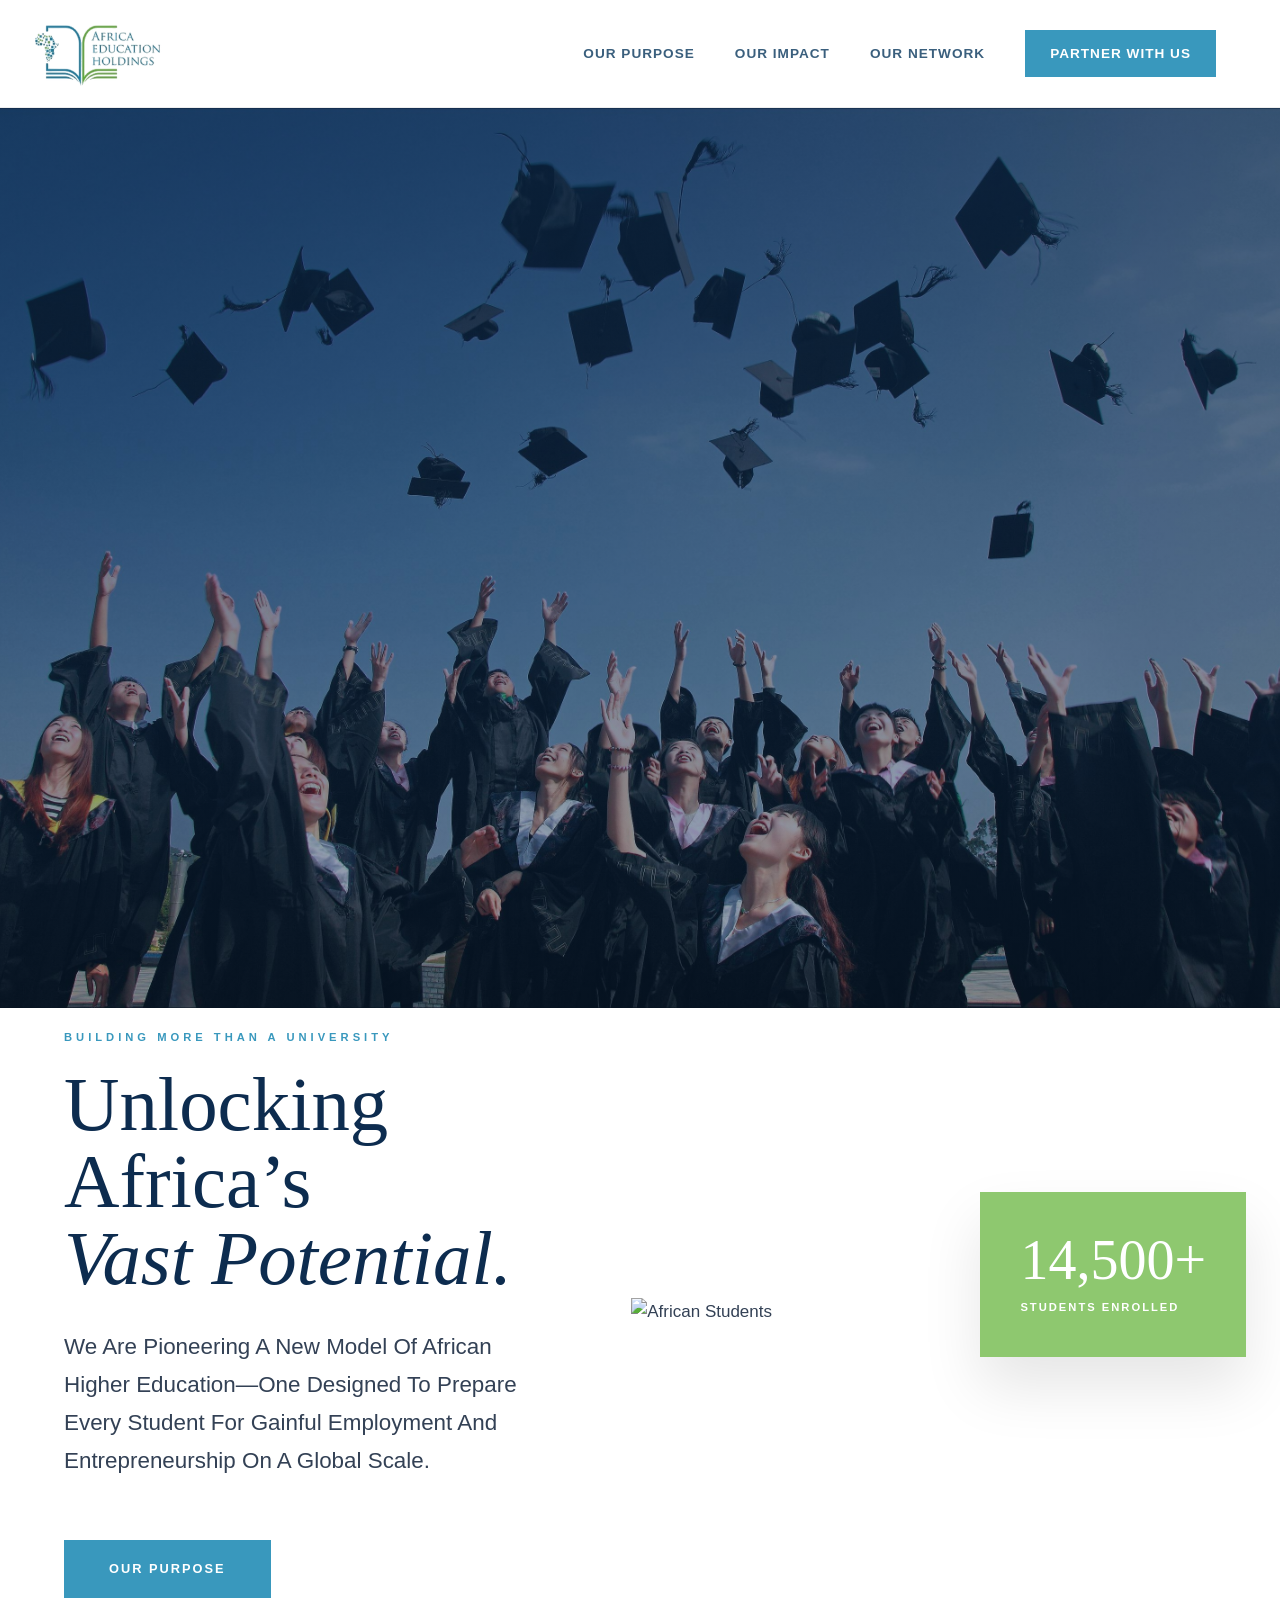
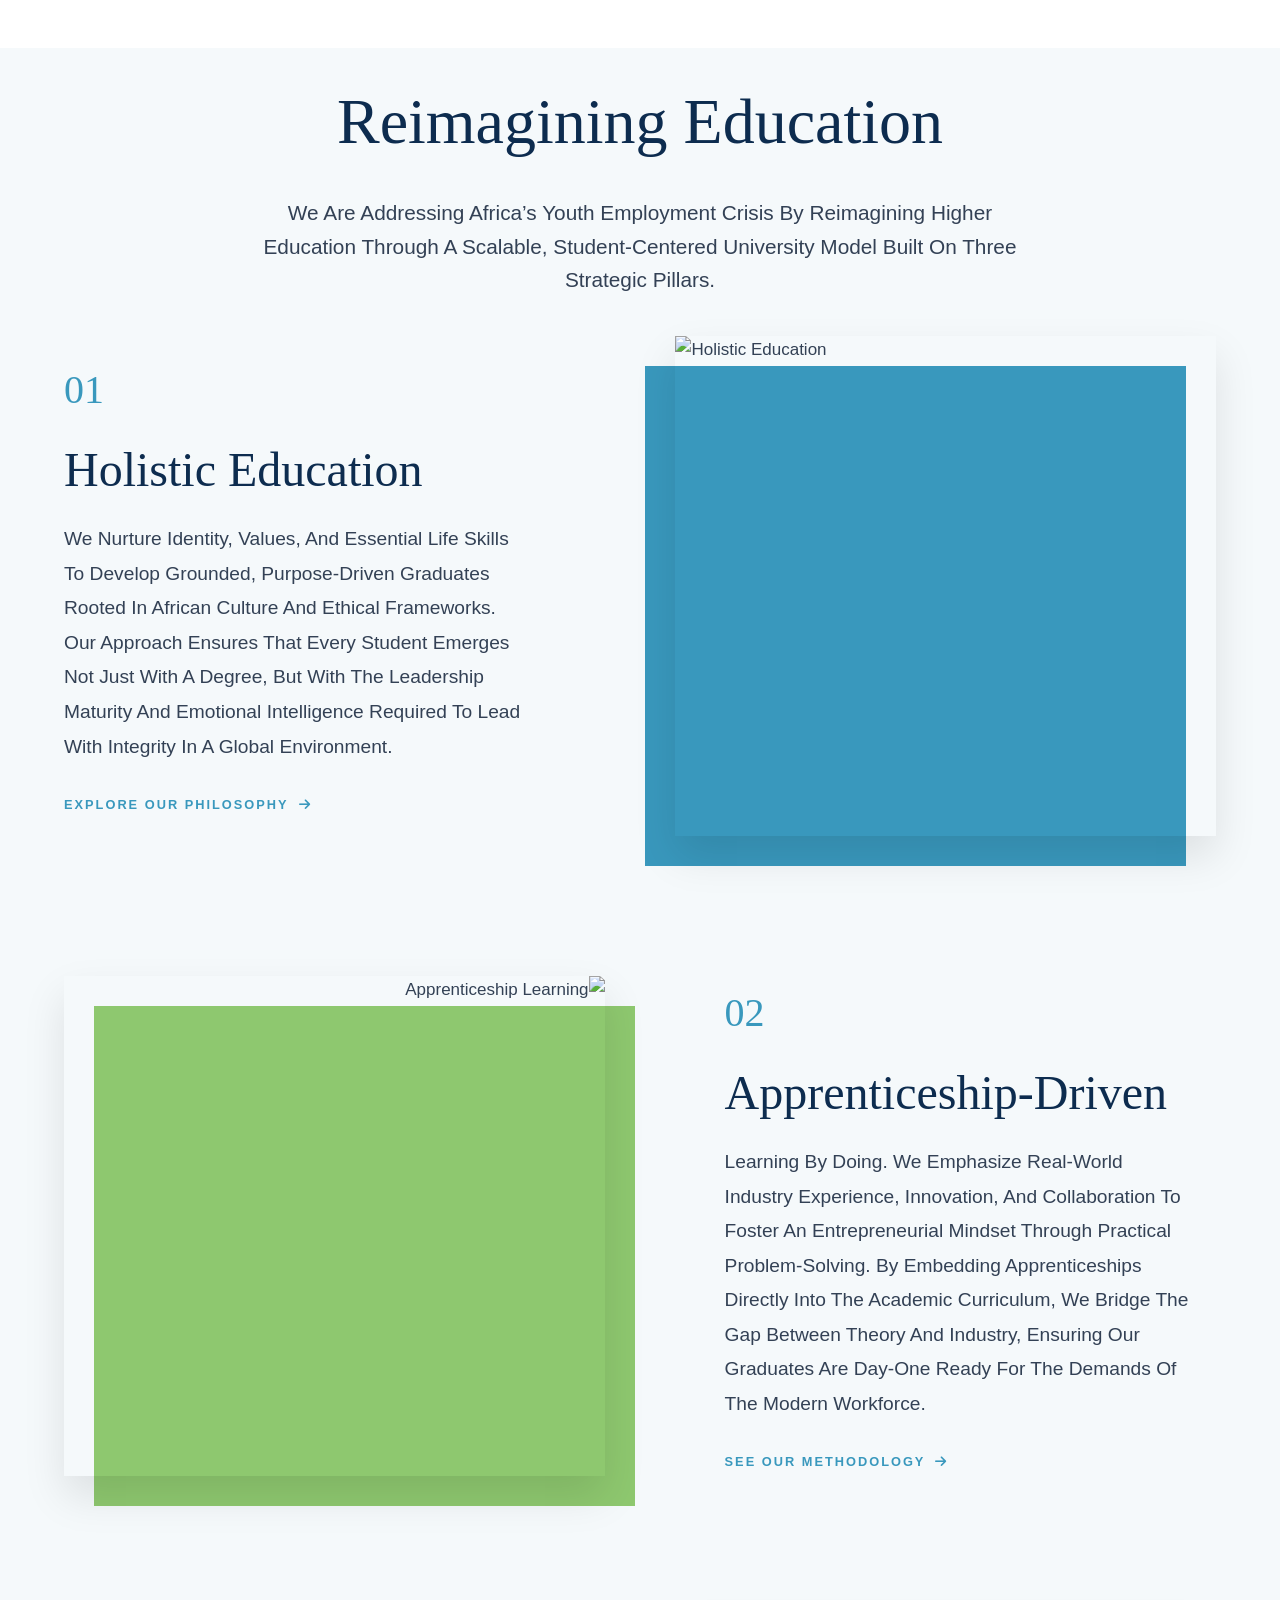
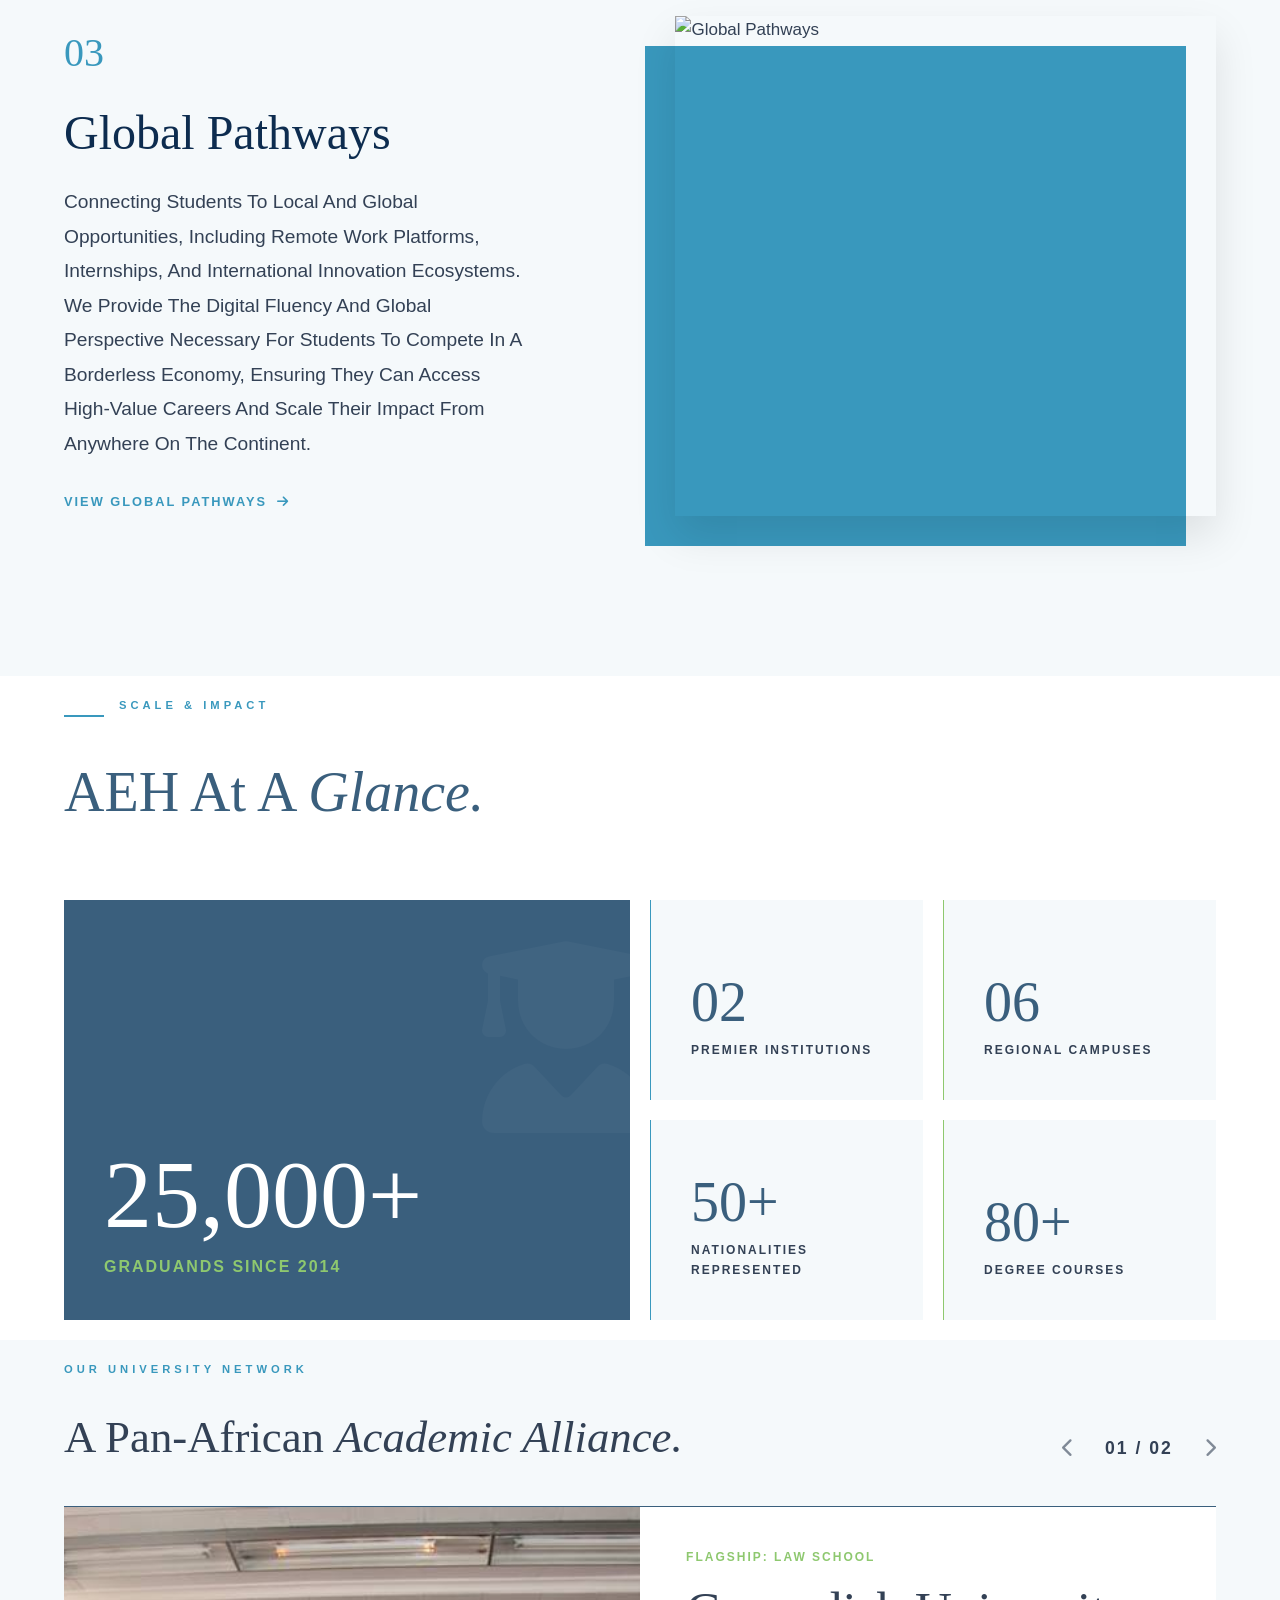
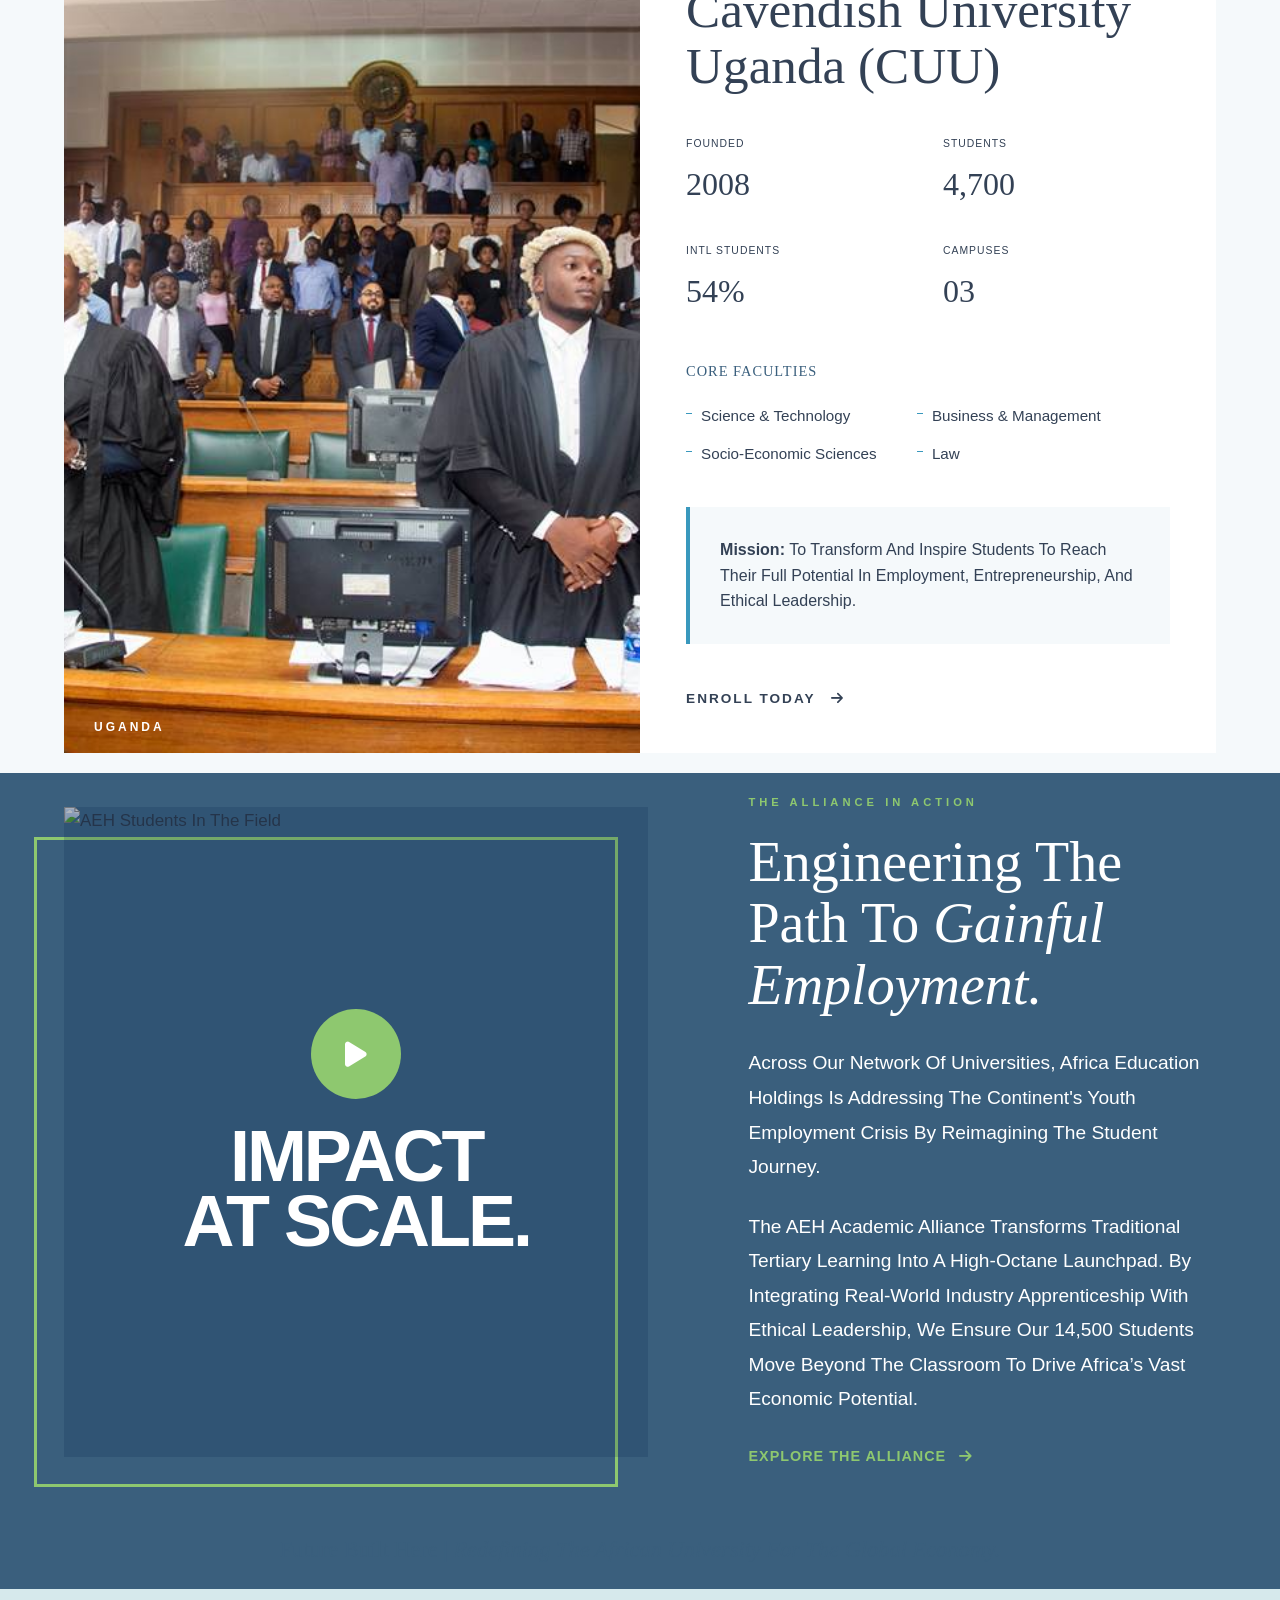
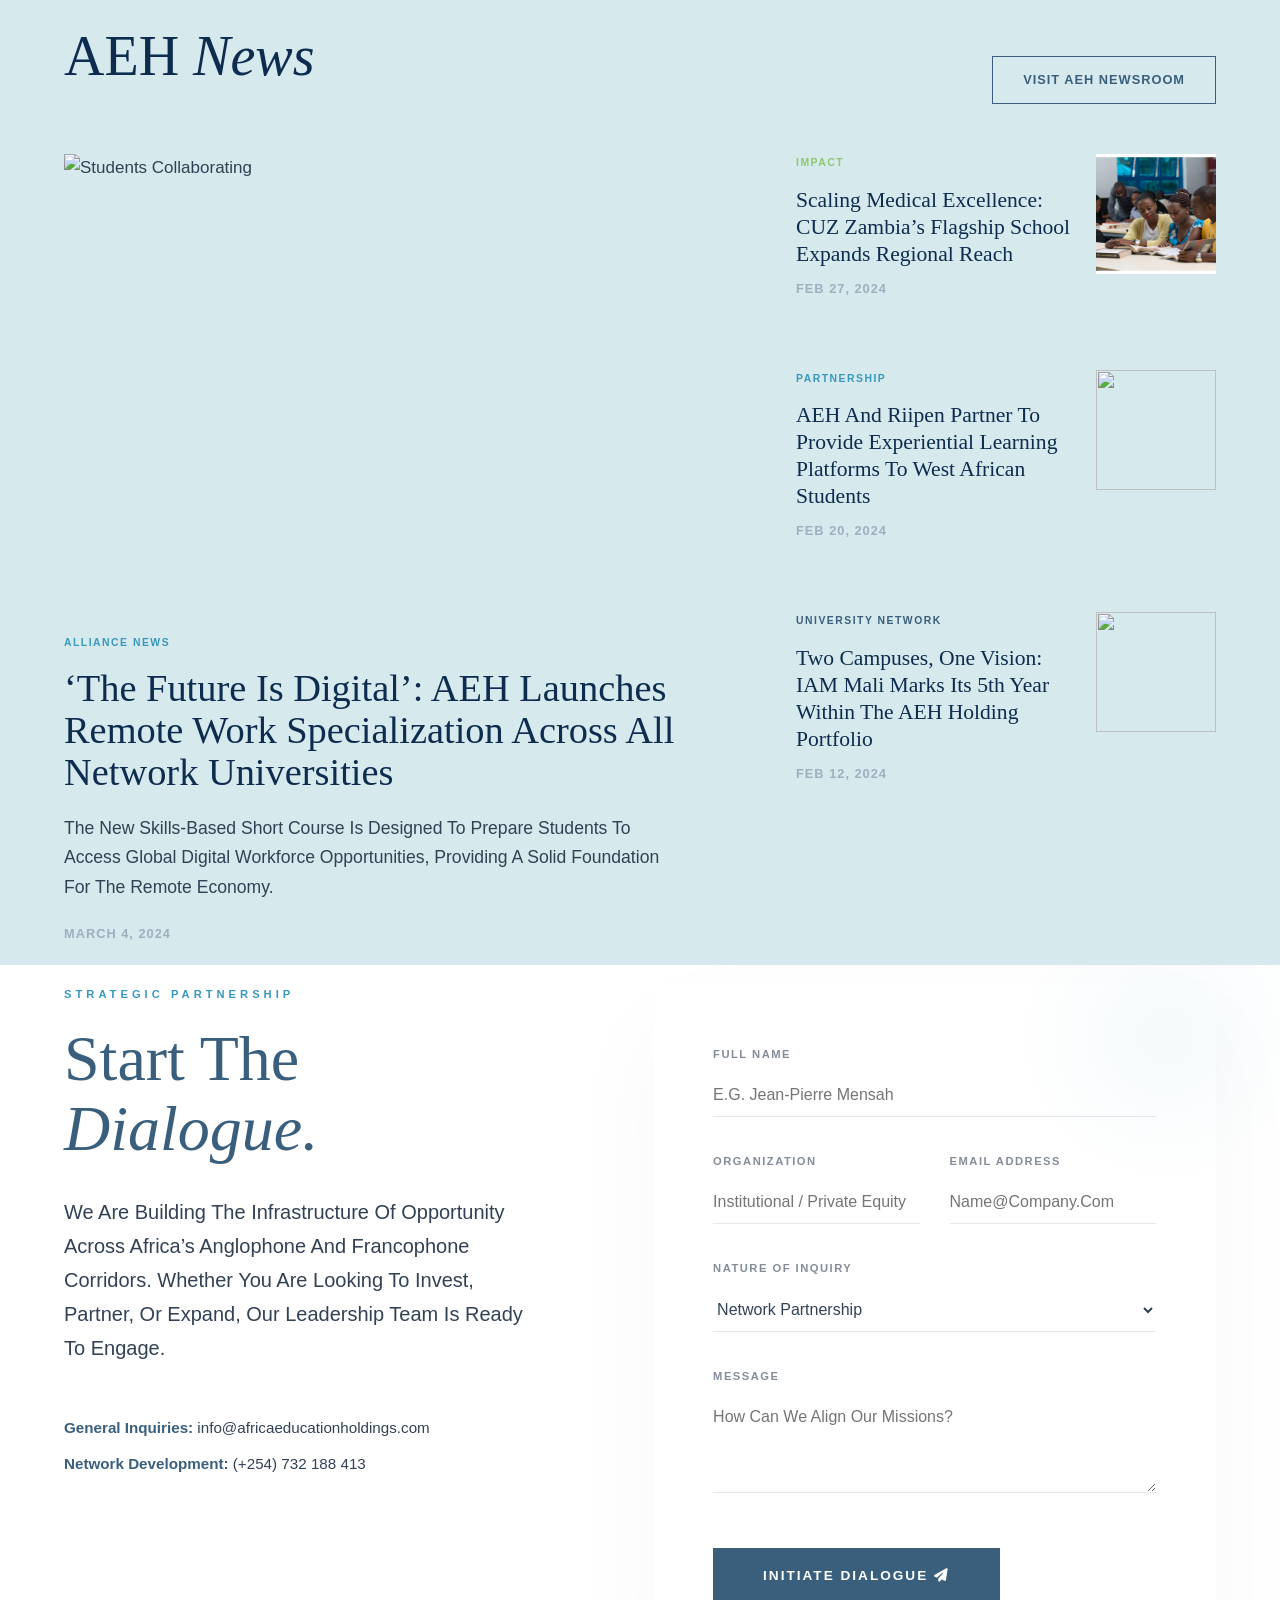
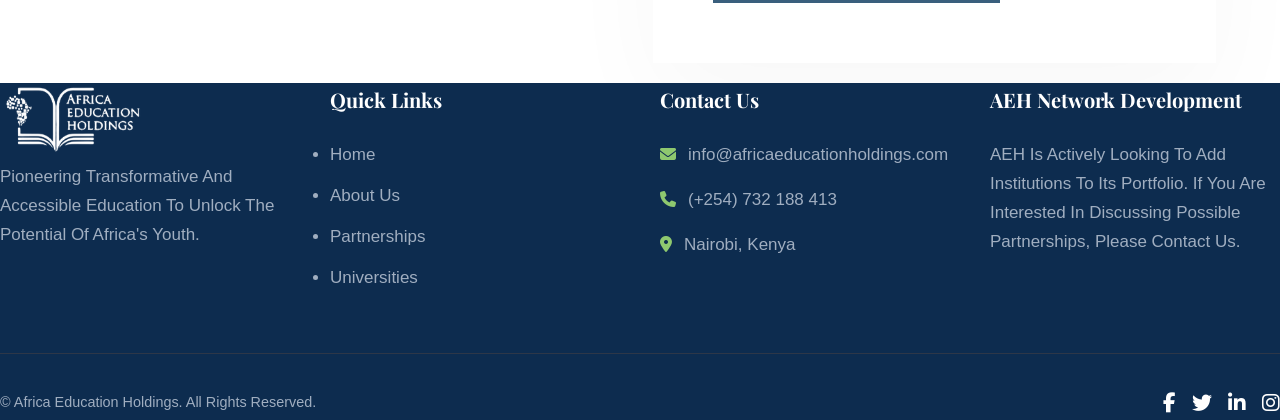
==== commit 7a0e935d: "Refactor CSS: Remove unused styles and consolidate button styles; enhance explore link styles for be" ====
--- a/rough-work/index.html
+++ b/rough-work/index.html
@@ -10,6 +10,7 @@
     <title>Maarifa Home</title>
 
     <link rel="stylesheet" href="style.css" />
+    <link rel="stylesheet" href="home.css" />
     <link rel="icon" href="images/favicon.ico" sizes="any" />
     <link
       rel="icon"
@@ -75,7 +76,7 @@
           />
         </a>
         <div class="nav-links">
-          <a href="#">Our Purpose</a>
+          <a href="purpose.html">Our Purpose</a>
           <a href="#">Our Impact</a>
           <a href="#">Our Network</a>
           <a href="#" class="nav-btn">Partner With Us</a>
--- a/rough-work/style.css
+++ b/rough-work/style.css
@@ -173,235 +173,6 @@
 }
 /* nav end */
 
-/* hero section */
-.hero-swiper .swiper-slide {
-  position: relative;
-  color: #fff;
-}
-
-.hero-swiper .text-content-container {
-  position: absolute;
-  bottom: 0;
-  left: 0;
-  width: 100%;
-  display: flex;
-  flex-direction: column;
-  justify-content: flex-end;
-  align-items: flex-start;
-  padding: 5rem 1.5rem;
-  color: var(--aeh-white);
-}
-
-/* --- MANIFESTO VIDEO SECTION --- */
-.manifesto-video-section {
-  position: relative;
-  height: 100vh; /* Full screen impact */
-  display: flex;
-  align-items: center;
-  justify-content: center;
-  text-align: center;
-  overflow: hidden;
-}
-
-.manifesto-bg-img {
-  position: absolute;
-  top: 0;
-  left: 0;
-  width: 100%;
-  height: 100%;
-  object-fit: cover;
-  z-index: 1;
-}
-
-.manifesto-bg-overlay {
-  position: absolute;
-  inset: 0;
-  background: linear-gradient(
-    to bottom,
-    rgba(13, 44, 79, 0.7),
-    rgba(13, 44, 79, 0.4)
-  );
-  z-index: 2;
-}
-
-.manifesto-content-center h2 {
-  line-height: 1;
-  color: white;
-  letter-spacing: -2px;
-}
-
-.btn-video-outline {
-  background: transparent;
-  border: 1px solid white;
-  color: white;
-  padding: 15px 40px;
-  font-size: 0.8rem;
-  font-weight: 700;
-  text-transform: uppercase;
-  letter-spacing: 2px;
-  transition: 0.3s;
-  cursor: pointer;
-}
-
-.btn-video-outline:hover {
-  background: white;
-  color: var(--aeh-navy);
-}
-
-/* --- VIDEO MODAL STYLING --- */
-/* --- VIDEO SECTION STYLING --- */
-.video-manifesto-section {
-  position: relative;
-  height: 80vh;
-  display: flex;
-  align-items: center;
-  justify-content: center;
-  overflow: hidden;
-  background-color: var(--aeh-navy);
-}
-
-.manifesto-bg {
-  position: absolute;
-  top: 0;
-  left: 0;
-  width: 100%;
-  height: 100%;
-  object-fit: cover;
-  z-index: 1;
-  filter: brightness(0.4); /* Darkens image to make white text pop */
-}
-
-.btn-video-outline {
-  background: transparent;
-  border: 1px solid white;
-  color: white;
-  padding: 18px 45px;
-  font-size: 0.8rem;
-  font-weight: 700;
-  text-transform: uppercase;
-  letter-spacing: 2px;
-  transition: 0.3s;
-  cursor: pointer;
-}
-
-.btn-video-outline:hover {
-  background: white;
-  color: var(--aeh-navy);
-}
-
-/* --- MODAL STYLING --- */
-.video-overlay {
-  position: fixed;
-  inset: 0;
-  background: rgba(13, 44, 79, 0.95); /* Deep navy tint */
-  z-index: 9999;
-  display: none; /* Hidden until clicked */
-  align-items: center;
-  justify-content: center;
-  padding: 20px;
-  opacity: 0;
-  transition: opacity 0.4s ease;
-}
-
-.video-overlay.active {
-  display: flex;
-  opacity: 1;
-}
-
-.video-container {
-  width: 100%;
-  max-width: 1000px;
-  position: relative;
-}
-
-.iframe-wrapper {
-  position: relative;
-  padding-bottom: 56.25%; /* 16:9 Aspect Ratio */
-  height: 0;
-}
-
-.iframe-wrapper iframe {
-  position: absolute;
-  top: 0;
-  left: 0;
-  width: 100%;
-  height: 100%;
-  box-shadow: 0 30px 100px rgba(0, 0, 0, 0.5);
-}
-
-.video-close-btn {
-  position: absolute;
-  top: -50px;
-  right: 0;
-  background: none;
-  border: none;
-  color: white;
-  font-size: 3rem;
-  cursor: pointer;
-  line-height: 1;
-}
-
-/* video section end */
-
-/* section 2 */
-.hero-editorial {
-  padding: 20px 0 50px 0;
-  background: var(--aeh-white);
-}
-.hero-grid {
-  display: grid;
-  grid-template-columns: 1fr 1.2fr;
-  gap: 80px;
-  align-items: center;
-  max-width: 1600px;
-  margin: 0 auto;
-  padding: 0% 5%;
-}
-.hero-text h1 {
-  font-size: clamp(3rem, 6vw, 6rem);
-  line-height: 1;
-  margin-bottom: 30px;
-}
-.hero-lead {
-  font-size: 1.4rem;
-  font-weight: 300;
-  color: var(--text-muted);
-  max-width: 550px;
-  margin-bottom: 40px;
-}
-
-.hero-image-stack {
-  position: relative;
-}
-.img-large img {
-  width: 100%;
-  height: 570px;
-  object-fit: cover;
-}
-
-.floating-stat {
-  position: absolute;
-  bottom: -30px;
-  right: -30px;
-  background: var(--aeh-green);
-  color: white;
-  padding: 40px;
-  box-shadow: 0 30px 60px rgba(0, 0, 0, 0.1);
-}
-.stat-num {
-  display: block;
-  font-family: "EB Garamond";
-  font-size: 3rem;
-  line-height: 1;
-}
-.floating-stat p {
-  text-transform: uppercase;
-  letter-spacing: 2px;
-  font-size: 0.7rem;
-  font-weight: 700;
-  margin-top: 5px;
-}
-
 .blue-tag {
   color: var(--aeh-blue);
   letter-spacing: 4px;
@@ -419,103 +190,6 @@
   text-transform: uppercase;
   margin-bottom: 20px;
   display: block;
-}
-
-/* section 2 end */
-
-/* --- Our solution section --- */
-.pillar-deep-dive {
-  padding: 20px 5%;
-  background-color: var(--aeh-light-back);
-}
-
-.section-header-center {
-  text-align: center;
-  max-width: 800px;
-  margin: 0 auto 40px auto;
-}
-
-.section-header-center h2 {
-  font-size: 4rem;
-  margin-bottom: 20px;
-}
-
-.section-intro-text {
-  font-size: 1.3rem;
-  line-height: 1.6;
-  color: var(--text-muted);
-  font-weight: 300;
-}
-
-.pillar-row {
-  display: grid;
-  grid-template-columns: 1fr 1.1fr;
-  gap: 120px;
-  align-items: center;
-  margin-bottom: 140px;
-}
-
-.pillar-row.reverse {
-  direction: rtl;
-}
-
-.pillar-row.reverse .p-content {
-  direction: ltr;
-}
-
-/* Number & Text Styling */
-.p-num {
-  font-family: "EB Garamond", serif;
-  font-size: 2.5rem;
-  color: var(--aeh-blue);
-  display: block;
-  margin-bottom: 20px;
-}
-
-.p-content {
-  display: flex;
-  flex-direction: column;
-  justify-content: center;
-}
-
-.p-content h3 {
-  font-size: 3rem;
-  line-height: 1.1;
-  margin-bottom: 25px;
-}
-
-.p-content p {
-  font-size: 1.2rem;
-  line-height: 1.8;
-  color: var(--text-muted);
-  margin-bottom: 30px;
-  max-width: 95%;
-}
-
-.pillar-link {
-  font-family: "Inter", sans-serif;
-  font-weight: 700;
-  text-transform: uppercase;
-  letter-spacing: 2px;
-  font-size: 0.8rem;
-  color: var(--aeh-blue);
-  text-decoration: none;
-  transition: 0.3s ease;
-  display: inline-flex;
-  align-items: center;
-  gap: 10px;
-}
-
-.pillar-link i {
-  transition: transform 0.3s ease;
-}
-
-.pillar-link:hover {
-  color: var(--aeh-green);
-}
-
-.pillar-link:hover i {
-  transform: translateX(5px);
 }
 
 /* --- THE OFFSET IMAGE EFFECT --- */
@@ -591,9 +265,9 @@
     display: none; /* Simplifies mobile layout */
   }
 }
-/* our solutions section end */
-
-/* Premium Buttons */
+/* OFFSET IMAGE EFFECT END */
+
+/* BUTTONS */
 .btn-solid {
   display: inline-block;
   background: var(--aeh-blue);
@@ -605,129 +279,16 @@
   letter-spacing: 2px;
   font-size: 0.8rem;
   transition: 0.3s;
+  margin-top: 20px;
 }
 .btn-solid:hover {
   background: var(--aeh-green);
   transform: translateY(-3px);
 }
 
-/* --- AEH AT A GLANCE SECTION --- */
-
-.at-a-glance {
-  padding: 20px 0;
-  background-color: var(--aeh-white);
-}
-
-.at-a-glance .container {
-  max-width: 1600px;
-  margin: 0 auto;
-  padding: 0% 5%;
-}
-
-.glance-header {
-  margin-bottom: 60px;
-}
-
-.eyebrow-wrap {
-  display: flex;
-  align-items: center;
-  gap: 15px;
-  margin-bottom: 10px;
-}
-
-.accent-line {
-  width: 40px;
-  height: 2px;
-  background-color: var(--aeh-blue);
-}
-
-.glance-header h2 {
-  font-size: 3.5rem;
-  color: var(--aeh-dark-blue);
-}
-
-/* The Architectural Grid */
-.glance-grid {
-  display: grid;
-  grid-template-columns: repeat(4, 1fr);
-  grid-template-rows: repeat(2, 200px);
-  gap: 20px;
-}
-
-.glance-card {
-  background-color: var(--aeh-light-back);
-  padding: 40px;
-  display: flex;
-  flex-direction: column;
-  justify-content: flex-end;
-  position: relative;
-  overflow: hidden;
-  border-left: 1px solid var(--aeh-blue); /* Subtle institutional line */
-  transition: all 0.4s cubic-bezier(0.2, 1, 0.3, 1);
-}
-
-/* Variety: Green Borders */
-.glance-card.border-green {
-  border-left-color: var(--aeh-green);
-}
-
-/* High Impact Card: Spans 2 rows and 2 columns */
-.glance-card.high-impact {
-  grid-column: span 2;
-  grid-row: span 2;
-  background-color: var(--aeh-dark-blue);
-  border-left: none;
-}
-
-.glance-card.high-impact .stat-num {
-  font-size: 6rem;
-  color: var(--aeh-white);
-}
-
-.glance-card.high-impact .stat-label {
-  color: var(--aeh-green);
-  font-size: 1rem;
-}
-
-/* Number Styling */
-.stat-num {
-  font-family: "EB Garamond", serif;
-  font-size: 3.5rem;
-  line-height: 1;
-  color: var(--aeh-dark-blue);
-  margin-bottom: 10px;
-  display: block;
-}
-
-.stat-label {
-  font-family: "Inter", sans-serif;
-  text-transform: uppercase;
-  letter-spacing: 2px;
-  font-size: 0.75rem;
-  font-weight: 700;
-  color: var(--text);
-}
-
-/* Hover Interaction */
-.glance-card:hover {
-  background-color: var(--aeh-dark-background);
-  transform: translateY(-5px);
-}
-
-.glance-card.high-impact:hover {
-  background-color: #2a475e; /* Slightly lighter navy */
-}
-
-/* Subtle Background Icon for the large card */
-.card-bg-icon {
-  position: absolute;
-  top: -20px;
-  right: -20px;
-  font-size: 12rem;
-  color: rgba(255, 255, 255, 0.03);
-  pointer-events: none;
-}
-
+/* BUTTONS END */
+
+/* EXPLORE LINKS */
 .explore-link-blue {
   font-family: "Inter", sans-serif;
   font-weight: 600;
@@ -776,592 +337,7 @@
   transform: translateX(5px);
 }
 
-/* RESPONSIVE */
-@media (max-width: 1024px) {
-  .glance-grid {
-    grid-template-columns: repeat(2, 1fr);
-    grid-template-rows: auto;
-  }
-  .glance-card.high-impact {
-    grid-column: span 2;
-    grid-row: span 1;
-    padding: 60px 40px;
-  }
-  .glance-card.high-impact .stat-num {
-    font-size: 4rem;
-  }
-}
-
-@media (max-width: 600px) {
-  .glance-grid {
-    grid-template-columns: 1fr;
-  }
-  .glance-card.high-impact {
-    grid-column: span 1;
-  }
-  .glance-header h2 {
-    font-size: 2.5rem;
-  }
-}
-/* AEH at a Glance section end */
-.aeh-impact {
-  padding: 20px 5%;
-  background-color: var(--aeh-dark-blue);
-}
-
-.impact-grid {
-  display: grid;
-  grid-template-columns: 1.25fr 1fr; /* Asymmetrical grid favoring the image */
-  gap: 100px;
-  align-items: center;
-}
-
-/* Immersive Image Styling */
-.visual-wrapper {
-  position: relative;
-  width: 100%;
-  height: 650px; /* Institutional height */
-  overflow: visible;
-}
-
-.impact-img {
-  width: 100%;
-  height: 100%;
-  object-fit: cover;
-  display: block;
-  position: relative;
-  z-index: 2;
-  filter: brightness(0.85); /* Darkens image slightly to make white text pop */
-}
-
-/* Branded Offset Border */
-.visual-accent-border {
-  position: absolute;
-  top: 30px;
-  left: -30px;
-  width: 100%;
-  height: 100%;
-  border: 3px solid var(--aeh-green);
-  z-index: 1;
-}
-
-/* Reference Image Overlay Effect */
-.visual-overlay-content {
-  position: absolute;
-  inset: 0;
-  z-index: 3;
-  display: flex;
-  flex-direction: column;
-  justify-content: center;
-  align-items: center;
-  background: rgba(13, 44, 79, 0.2); /* AEH Navy tint */
-}
-
-.play-trigger {
-  width: 90px;
-  height: 90px;
-  background-color: var(--aeh-green);
-  border-radius: 50%;
-  display: flex;
-  justify-content: center;
-  align-items: center;
-  color: white;
-  font-size: 1.8rem;
-  margin-bottom: 25px;
-  transition: all 0.4s cubic-bezier(0.2, 1, 0.3, 1);
-}
-
-.play-trigger:hover {
-  transform: scale(1.1);
-  background-color: var(--aeh-blue);
-}
-
-.overlay-text {
-  font-family: "Inter", sans-serif;
-  font-weight: 900;
-  font-size: 4.5rem;
-  color: white;
-  line-height: 0.9;
-  letter-spacing: -3px;
-  text-align: center;
-}
-
-/* Text Area Alignment */
-.impact-heading {
-  font-size: 3.5rem;
-  line-height: 1.1;
-  margin-bottom: 30px;
-  color: var(--aeh-white);
-}
-
-.impact-description p {
-  font-size: 1.2rem;
-  color: var(--aeh-white);
-  margin-bottom: 25px;
-  line-height: 1.8;
-}
-
-.impact-description strong {
-  color: var(--aeh-white);
-  font-weight: 600;
-}
-
-/* Caption Footer */
-.impact-sub-caption {
-  margin-top: 20px;
-  text-align: center;
-  border-top: 1px solid var(--border);
-  padding-top: 40px;
-}
-
-.impact-sub-caption p {
-  font-family: "EB Garamond", serif;
-  font-size: 1.4rem;
-  color: var(--aeh-dark-blue);
-}
-
-/* RESPONSIVE */
-@media (max-width: 1200px) {
-  .impact-grid {
-    gap: 60px;
-  }
-  .overlay-text {
-    font-size: 3.5rem;
-  }
-}
-
-@media (max-width: 1024px) {
-  .impact-grid {
-    grid-template-columns: 1fr;
-  }
-  .visual-wrapper {
-    height: 450px;
-  }
-  .visual-accent-border {
-    left: 0;
-    top: 20px;
-  }
-  .impact-heading {
-    font-size: 2.8rem;
-  }
-}
-
-/* aeh impact section end */
-
-/* --- UNIVERSITY PORTFOLIO: INSTITUTIONAL REFINEMENT --- */
-
-#network {
-  padding: 20px 5%;
-  background-color: var(--aeh-light-back);
-}
-
-.section-header-between {
-  display: flex;
-  justify-content: space-between;
-  align-items: flex-end;
-  margin-bottom: 30px;
-}
-
-.institutional-heading {
-  font-size: 2.8rem;
-  color: var(--aeh-navy);
-}
-
-/* Custom Swiper Navigation Alignment */
-.swiper-nav-group {
-  display: flex;
-  align-items: center;
-  gap: 25px;
-  padding-bottom: 10px;
-}
-
-.uni-prev,
-.uni-next {
-  cursor: pointer;
-  font-size: 1.2rem;
-  color: var(--aeh-navy);
-  transition: 0.3s;
-  opacity: 0.6;
-}
-
-.uni-prev:hover,
-.uni-next:hover {
-  opacity: 1;
-  color: var(--aeh-blue);
-}
-
-.uni-fraction {
-  font-family: "Inter", sans-serif;
-  font-weight: 700;
-  font-size: 1.1rem;
-  letter-spacing: 2px;
-  color: var(--aeh-navy);
-  min-width: 80px;
-  text-align: center;
-}
-
-.network-asset-grid {
-  display: grid;
-  grid-template-columns: 1fr 1fr;
-  width: 100%;
-  /* CALCULATED HEIGHT: Viewport minus Nav height (assuming 80px) and Header height */
-  min-height: 600px; /* Safety fallback for small screens */
-  border-top: 1px solid var(--aeh-dark-blue);
-}
-
-/* Image Side */
-.asset-visual {
-  position: relative;
-  overflow: hidden;
-  height: 100%;
-}
-
-.asset-img {
-  width: 100%;
-  height: 100%;
-  object-fit: cover;
-  display: block;
-}
-
-.asset-geo-label {
-  position: absolute;
-  bottom: 0;
-  left: 0;
-  background: var(--aeh-navy);
-  color: white;
-  padding: 15px 30px;
-  font-size: 0.75rem;
-  font-weight: 700;
-  letter-spacing: 3px;
-  z-index: 10;
-}
-
-/* Content Side */
-.asset-details {
-  background-color: var(--aeh-white);
-  display: flex;
-  align-items: center;
-  padding: 40px 8%;
-}
-
-.details-inner {
-  max-width: 550px;
-}
-
-.asset-eyebrow {
-  color: var(--aeh-green);
-  font-weight: 700;
-  font-size: 0.75rem;
-  letter-spacing: 2px;
-  margin-bottom: 15px;
-  text-transform: uppercase;
-}
-
-.asset-title {
-  font-size: 3.2rem;
-  line-height: 1.1;
-  margin-bottom: 40px;
-  color: var(--aeh-navy);
-}
-
-/* Statistics Grid */
-.asset-stats-grid {
-  display: grid;
-  grid-template-columns: 1fr 1fr;
-  gap: 30px;
-  border-bottom: 1px solid var(--border);
-  margin-bottom: 40px;
-}
-
-.a-stat p {
-  font-size: 0.65rem;
-  text-transform: uppercase;
-  letter-spacing: 1px;
-  color: var(--text-muted);
-  margin-bottom: 5px;
-}
-
-.a-stat span {
-  font-family: "EB Garamond", serif;
-  font-size: 2rem;
-  color: var(--aeh-navy);
-  font-weight: 500;
-}
-
-/* Faculty and Mission Detail */
-.faculties-wrap h4 {
-  font-size: 0.9rem;
-  text-transform: uppercase;
-  letter-spacing: 1px;
-  margin-bottom: 20px;
-  color: var(--aeh-dark-blue);
-}
-
-.faculty-list {
-  list-style: none;
-  display: grid;
-  grid-template-columns: 1fr 1.2fr;
-  gap: 12px 20px;
-  margin-bottom: 40px;
-}
-
-.faculty-list li {
-  font-size: 0.95rem;
-  color: var(--text);
-  padding-left: 15px;
-  position: relative;
-}
-
-.faculty-list li::before {
-  content: "";
-  position: absolute;
-  left: 0;
-  top: 10px;
-  width: 6px;
-  height: 1px;
-  background-color: var(--aeh-blue);
-}
-
-.asset-mission-box {
-  padding: 30px;
-  background-color: var(--aeh-light-back);
-  border-left: 4px solid var(--aeh-blue);
-  margin-bottom: 40px;
-}
-
-.asset-mission-box p {
-  font-size: 1rem;
-  line-height: 1.6;
-  color: var(--text-muted);
-}
-
-.btn-text-reveal {
-  font-size: 0.85rem;
-  font-weight: 700;
-  text-transform: uppercase;
-  letter-spacing: 2px;
-  color: var(--aeh-navy);
-  text-decoration: none;
-  transition: 0.3s;
-}
-
-.btn-text-reveal i {
-  margin-left: 10px;
-  transition: transform 0.3s;
-}
-.btn-text-reveal:hover {
-  color: var(--aeh-green);
-}
-.btn-text-reveal:hover i {
-  transform: translateX(5px);
-}
-
-/* RESPONSIVE */
-@media (max-width: 1200px) {
-  .asset-title {
-    font-size: 2.5rem;
-  }
-  .asset-details {
-    padding: 60px 5%;
-  }
-}
-
-@media (max-width: 1024px) {
-  .network-asset-grid {
-    grid-template-columns: 1fr;
-    min-height: auto;
-  }
-  .asset-visual {
-    height: 400px;
-  }
-  .faculty-list {
-    grid-template-columns: 1fr;
-  }
-}
-
-/* our uni netwrok end */
-
-/* --- AEH NEWS ROOM --- */
-
-.aeh-news-room {
-  padding: 20px 5%;
-  border-top: 1px solid var(--border);
-  background: var(--aeh-dark-background);
-}
-
-.news-header {
-  display: flex;
-  justify-content: space-between;
-  align-items: flex-end;
-  margin-bottom: 50px;
-}
-
-.news-header h2 {
-  font-size: 3.5rem;
-}
-
-.btn-outline-news {
-  padding: 12px 30px;
-  border: 1px solid var(--aeh-dark-blue);
-  text-decoration: none;
-  color: var(--aeh-dark-blue);
-  font-size: 0.8rem;
-  font-weight: 700;
-  text-transform: uppercase;
-  letter-spacing: 1px;
-  transition: 0.3s;
-}
-
-.btn-outline-news:hover {
-  background: var(--aeh-dark-blue);
-  color: white;
-}
-
-/* The Layout Grid */
-.news-grid {
-  display: grid;
-  grid-template-columns: 1.6fr 1fr; /* Featured takes more width */
-  gap: 60px;
-}
-
-/* Category Tags */
-.category-tag {
-  font-size: 0.65rem;
-  font-weight: 800;
-  text-transform: uppercase;
-  letter-spacing: 1.5px;
-  margin-bottom: 15px;
-}
-.category-tag.blue {
-  color: var(--aeh-blue);
-}
-.category-tag.green {
-  color: var(--aeh-green);
-}
-.category-tag.navy {
-  color: var(--aeh-dark-blue);
-}
-
-/* Featured Story */
-.news-featured .news-img-wrap {
-  height: 450px;
-  overflow: hidden;
-  margin-bottom: 30px;
-}
-
-.news-featured img {
-  width: 100%;
-  height: 100%;
-  object-fit: cover;
-  transition: transform 0.6s ease;
-}
-
-.news-featured:hover img {
-  transform: scale(1.03);
-}
-
-.news-featured h3 {
-  font-size: 2.4rem;
-  line-height: 1.1;
-  margin-bottom: 20px;
-}
-.news-featured h3 a {
-  text-decoration: none;
-  color: inherit;
-  transition: color 0.3s;
-}
-.news-featured h3 a:hover {
-  color: var(--aeh-blue);
-}
-
-.news-snippet {
-  font-size: 1.1rem;
-  color: var(--text-muted);
-  margin-bottom: 20px;
-  max-width: 90%;
-}
-.news-date {
-  font-size: 0.8rem;
-  font-weight: 700;
-  color: #a0aec0;
-  letter-spacing: 1px;
-}
-
-/* Sidebar Items */
-.news-sidebar {
-  display: flex;
-  flex-direction: column;
-  gap: 40px;
-}
-
-.sidebar-item {
-  display: flex;
-  gap: 25px;
-  align-items: flex-start;
-  padding-bottom: 30px;
-  border-bottom: 1px solid var(--border);
-}
-
-.sidebar-item:last-child {
-  border-bottom: none;
-}
-
-.sidebar-text {
-  flex: 1;
-}
-.sidebar-text h4 {
-  font-size: 1.35rem;
-  line-height: 1.25;
-  margin-bottom: 10px;
-}
-.sidebar-text h4 a {
-  text-decoration: none;
-  color: inherit;
-  transition: color 0.3s;
-}
-.sidebar-text h4 a:hover {
-  color: var(--aeh-blue);
-}
-
-.sidebar-thumb {
-  width: 120px;
-  height: 120px;
-  flex-shrink: 0;
-}
-
-.sidebar-thumb img {
-  width: 100%;
-  height: 100%;
-  object-fit: cover;
-}
-
-/* RESPONSIVE */
-@media (max-width: 1024px) {
-  .news-grid {
-    grid-template-columns: 1fr;
-  }
-  .news-header {
-    flex-direction: column;
-    align-items: flex-start;
-    gap: 20px;
-  }
-  .news-featured .news-img-wrap {
-    height: 300px;
-  }
-}
-
-@media (max-width: 600px) {
-  .sidebar-item {
-    flex-direction: column-reverse;
-  }
-  .sidebar-thumb {
-    width: 100%;
-    height: 200px;
-  }
-  .news-featured h3 {
-    font-size: 1.8rem;
-  }
-}
+/* EXPLORE LINKS END */
 
 /* --- AEH PARTNERSHIP CONTACT SECTION --- */
 
--- a/rough-work/home.css
+++ b/rough-work/home.css
@@ -0,0 +1,1029 @@
+/* hero section */
+.hero-swiper .swiper-slide {
+  position: relative;
+  color: #fff;
+}
+
+.hero-swiper .text-content-container {
+  position: absolute;
+  bottom: 0;
+  left: 0;
+  width: 100%;
+  display: flex;
+  flex-direction: column;
+  justify-content: flex-end;
+  align-items: flex-start;
+  padding: 5rem 1.5rem;
+  color: var(--aeh-white);
+}
+
+/* --- MANIFESTO VIDEO SECTION --- */
+.manifesto-video-section {
+  position: relative;
+  height: 100vh; /* Full screen impact */
+  display: flex;
+  align-items: center;
+  justify-content: center;
+  text-align: center;
+  overflow: hidden;
+}
+
+.manifesto-bg-img {
+  position: absolute;
+  top: 0;
+  left: 0;
+  width: 100%;
+  height: 100%;
+  object-fit: cover;
+  z-index: 1;
+}
+
+.manifesto-bg-overlay {
+  position: absolute;
+  inset: 0;
+  background: linear-gradient(
+    to bottom,
+    rgba(13, 44, 79, 0.7),
+    rgba(13, 44, 79, 0.4)
+  );
+  z-index: 2;
+}
+
+.manifesto-content-center h2 {
+  line-height: 1;
+  color: white;
+  letter-spacing: -2px;
+}
+
+.btn-video-outline {
+  background: transparent;
+  border: 1px solid white;
+  color: white;
+  padding: 15px 40px;
+  font-size: 0.8rem;
+  font-weight: 700;
+  text-transform: uppercase;
+  letter-spacing: 2px;
+  transition: 0.3s;
+  cursor: pointer;
+}
+
+.btn-video-outline:hover {
+  background: white;
+  color: var(--aeh-navy);
+}
+
+/* --- VIDEO MODAL STYLING --- */
+/* --- VIDEO SECTION STYLING --- */
+.video-manifesto-section {
+  position: relative;
+  height: 80vh;
+  display: flex;
+  align-items: center;
+  justify-content: center;
+  overflow: hidden;
+  background-color: var(--aeh-navy);
+}
+
+.manifesto-bg {
+  position: absolute;
+  top: 0;
+  left: 0;
+  width: 100%;
+  height: 100%;
+  object-fit: cover;
+  z-index: 1;
+  filter: brightness(0.4); /* Darkens image to make white text pop */
+}
+
+.btn-video-outline {
+  background: transparent;
+  border: 1px solid white;
+  color: white;
+  padding: 18px 45px;
+  font-size: 0.8rem;
+  font-weight: 700;
+  text-transform: uppercase;
+  letter-spacing: 2px;
+  transition: 0.3s;
+  cursor: pointer;
+}
+
+.btn-video-outline:hover {
+  background: white;
+  color: var(--aeh-navy);
+}
+
+/* --- MODAL STYLING --- */
+.video-overlay {
+  position: fixed;
+  inset: 0;
+  background: rgba(13, 44, 79, 0.95); /* Deep navy tint */
+  z-index: 9999;
+  display: none; /* Hidden until clicked */
+  align-items: center;
+  justify-content: center;
+  padding: 20px;
+  opacity: 0;
+  transition: opacity 0.4s ease;
+}
+
+.video-overlay.active {
+  display: flex;
+  opacity: 1;
+}
+
+.video-container {
+  width: 100%;
+  max-width: 1000px;
+  position: relative;
+}
+
+.iframe-wrapper {
+  position: relative;
+  padding-bottom: 56.25%; /* 16:9 Aspect Ratio */
+  height: 0;
+}
+
+.iframe-wrapper iframe {
+  position: absolute;
+  top: 0;
+  left: 0;
+  width: 100%;
+  height: 100%;
+  box-shadow: 0 30px 100px rgba(0, 0, 0, 0.5);
+}
+
+.video-close-btn {
+  position: absolute;
+  top: -50px;
+  right: 0;
+  background: none;
+  border: none;
+  color: white;
+  font-size: 3rem;
+  cursor: pointer;
+  line-height: 1;
+}
+
+/* video section end */
+
+/* section 2 */
+.hero-editorial {
+  padding: 20px 0 50px 0;
+  background: var(--aeh-white);
+}
+.hero-grid {
+  display: grid;
+  grid-template-columns: 1fr 1.2fr;
+  gap: 80px;
+  align-items: center;
+  max-width: 1600px;
+  margin: 0 auto;
+  padding: 0% 5%;
+}
+.hero-text h1 {
+  font-size: clamp(3rem, 6vw, 6rem);
+  line-height: 1;
+  margin-bottom: 30px;
+}
+.hero-lead {
+  font-size: 1.4rem;
+  font-weight: 300;
+  color: var(--text-muted);
+  max-width: 550px;
+  margin-bottom: 40px;
+}
+
+.hero-image-stack {
+  position: relative;
+}
+.img-large img {
+  width: 100%;
+  height: 570px;
+  object-fit: cover;
+}
+
+.floating-stat {
+  position: absolute;
+  bottom: -30px;
+  right: -30px;
+  background: var(--aeh-green);
+  color: white;
+  padding: 40px;
+  box-shadow: 0 30px 60px rgba(0, 0, 0, 0.1);
+}
+.stat-num {
+  display: block;
+  font-family: "EB Garamond";
+  font-size: 3rem;
+  line-height: 1;
+}
+.floating-stat p {
+  text-transform: uppercase;
+  letter-spacing: 2px;
+  font-size: 0.7rem;
+  font-weight: 700;
+  margin-top: 5px;
+}
+/* section 2 end */
+
+/* --- Our solution section --- */
+.pillar-deep-dive {
+  padding: 20px 5%;
+  background-color: var(--aeh-light-back);
+}
+
+.section-header-center {
+  text-align: center;
+  max-width: 800px;
+  margin: 0 auto 40px auto;
+}
+
+.section-header-center h2 {
+  font-size: 4rem;
+  margin-bottom: 20px;
+}
+
+.section-intro-text {
+  font-size: 1.3rem;
+  line-height: 1.6;
+  color: var(--text-muted);
+  font-weight: 300;
+}
+
+.pillar-row {
+  display: grid;
+  grid-template-columns: 1fr 1.1fr;
+  gap: 120px;
+  align-items: center;
+  margin-bottom: 140px;
+}
+
+.pillar-row.reverse {
+  direction: rtl;
+}
+
+.pillar-row.reverse .p-content {
+  direction: ltr;
+}
+
+/* Number & Text Styling */
+.p-num {
+  font-family: "EB Garamond", serif;
+  font-size: 2.5rem;
+  color: var(--aeh-blue);
+  display: block;
+  margin-bottom: 20px;
+}
+
+.p-content {
+  display: flex;
+  flex-direction: column;
+  justify-content: center;
+}
+
+.p-content h3 {
+  font-size: 3rem;
+  line-height: 1.1;
+  margin-bottom: 25px;
+}
+
+.p-content p {
+  font-size: 1.2rem;
+  line-height: 1.8;
+  color: var(--text-muted);
+  margin-bottom: 30px;
+  max-width: 95%;
+}
+
+.pillar-link {
+  font-family: "Inter", sans-serif;
+  font-weight: 700;
+  text-transform: uppercase;
+  letter-spacing: 2px;
+  font-size: 0.8rem;
+  color: var(--aeh-blue);
+  text-decoration: none;
+  transition: 0.3s ease;
+  display: inline-flex;
+  align-items: center;
+  gap: 10px;
+}
+
+.pillar-link i {
+  transition: transform 0.3s ease;
+}
+
+.pillar-link:hover {
+  color: var(--aeh-green);
+}
+
+.pillar-link:hover i {
+  transform: translateX(5px);
+}
+/* our solutions section end */
+
+/* --- AEH AT A GLANCE SECTION --- */
+
+.at-a-glance {
+  padding: 20px 0;
+  background-color: var(--aeh-white);
+}
+
+.at-a-glance .container {
+  max-width: 1600px;
+  margin: 0 auto;
+  padding: 0% 5%;
+}
+
+.glance-header {
+  margin-bottom: 60px;
+}
+
+.eyebrow-wrap {
+  display: flex;
+  align-items: center;
+  gap: 15px;
+  margin-bottom: 10px;
+}
+
+.accent-line {
+  width: 40px;
+  height: 2px;
+  background-color: var(--aeh-blue);
+}
+
+.glance-header h2 {
+  font-size: 3.5rem;
+  color: var(--aeh-dark-blue);
+}
+
+/* The Architectural Grid */
+.glance-grid {
+  display: grid;
+  grid-template-columns: repeat(4, 1fr);
+  grid-template-rows: repeat(2, 200px);
+  gap: 20px;
+}
+
+.glance-card {
+  background-color: var(--aeh-light-back);
+  padding: 40px;
+  display: flex;
+  flex-direction: column;
+  justify-content: flex-end;
+  position: relative;
+  overflow: hidden;
+  border-left: 1px solid var(--aeh-blue); /* Subtle institutional line */
+  transition: all 0.4s cubic-bezier(0.2, 1, 0.3, 1);
+}
+
+/* Variety: Green Borders */
+.glance-card.border-green {
+  border-left-color: var(--aeh-green);
+}
+
+/* High Impact Card: Spans 2 rows and 2 columns */
+.glance-card.high-impact {
+  grid-column: span 2;
+  grid-row: span 2;
+  background-color: var(--aeh-dark-blue);
+  border-left: none;
+}
+
+.glance-card.high-impact .stat-num {
+  font-size: 6rem;
+  color: var(--aeh-white);
+}
+
+.glance-card.high-impact .stat-label {
+  color: var(--aeh-green);
+  font-size: 1rem;
+}
+
+/* Number Styling */
+.stat-num {
+  font-family: "EB Garamond", serif;
+  font-size: 3.5rem;
+  line-height: 1;
+  color: var(--aeh-dark-blue);
+  margin-bottom: 10px;
+  display: block;
+}
+
+.stat-label {
+  font-family: "Inter", sans-serif;
+  text-transform: uppercase;
+  letter-spacing: 2px;
+  font-size: 0.75rem;
+  font-weight: 700;
+  color: var(--text);
+}
+
+/* Hover Interaction */
+.glance-card:hover {
+  background-color: var(--aeh-dark-background);
+  transform: translateY(-5px);
+}
+
+.glance-card.high-impact:hover {
+  background-color: #2a475e; /* Slightly lighter navy */
+}
+
+/* Subtle Background Icon for the large card */
+.card-bg-icon {
+  position: absolute;
+  top: -20px;
+  right: -20px;
+  font-size: 12rem;
+  color: rgba(255, 255, 255, 0.03);
+  pointer-events: none;
+}
+
+/* RESPONSIVE */
+@media (max-width: 1024px) {
+  .glance-grid {
+    grid-template-columns: repeat(2, 1fr);
+    grid-template-rows: auto;
+  }
+  .glance-card.high-impact {
+    grid-column: span 2;
+    grid-row: span 1;
+    padding: 60px 40px;
+  }
+  .glance-card.high-impact .stat-num {
+    font-size: 4rem;
+  }
+}
+
+@media (max-width: 600px) {
+  .glance-grid {
+    grid-template-columns: 1fr;
+  }
+  .glance-card.high-impact {
+    grid-column: span 1;
+  }
+  .glance-header h2 {
+    font-size: 2.5rem;
+  }
+}
+/* AEH at a Glance section end */
+.aeh-impact {
+  padding: 20px 5%;
+  background-color: var(--aeh-dark-blue);
+}
+
+.impact-grid {
+  display: grid;
+  grid-template-columns: 1.25fr 1fr; /* Asymmetrical grid favoring the image */
+  gap: 100px;
+  align-items: center;
+}
+
+/* Immersive Image Styling */
+.visual-wrapper {
+  position: relative;
+  width: 100%;
+  height: 650px; /* Institutional height */
+  overflow: visible;
+}
+
+.impact-img {
+  width: 100%;
+  height: 100%;
+  object-fit: cover;
+  display: block;
+  position: relative;
+  z-index: 2;
+  filter: brightness(0.85); /* Darkens image slightly to make white text pop */
+}
+
+/* Branded Offset Border */
+.visual-accent-border {
+  position: absolute;
+  top: 30px;
+  left: -30px;
+  width: 100%;
+  height: 100%;
+  border: 3px solid var(--aeh-green);
+  z-index: 1;
+}
+
+/* Reference Image Overlay Effect */
+.visual-overlay-content {
+  position: absolute;
+  inset: 0;
+  z-index: 3;
+  display: flex;
+  flex-direction: column;
+  justify-content: center;
+  align-items: center;
+  background: rgba(13, 44, 79, 0.2); /* AEH Navy tint */
+}
+
+.play-trigger {
+  width: 90px;
+  height: 90px;
+  background-color: var(--aeh-green);
+  border-radius: 50%;
+  display: flex;
+  justify-content: center;
+  align-items: center;
+  color: white;
+  font-size: 1.8rem;
+  margin-bottom: 25px;
+  transition: all 0.4s cubic-bezier(0.2, 1, 0.3, 1);
+}
+
+.play-trigger:hover {
+  transform: scale(1.1);
+  background-color: var(--aeh-blue);
+}
+
+.overlay-text {
+  font-family: "Inter", sans-serif;
+  font-weight: 900;
+  font-size: 4.5rem;
+  color: white;
+  line-height: 0.9;
+  letter-spacing: -3px;
+  text-align: center;
+}
+
+/* Text Area Alignment */
+.impact-heading {
+  font-size: 3.5rem;
+  line-height: 1.1;
+  margin-bottom: 30px;
+  color: var(--aeh-white);
+}
+
+.impact-description p {
+  font-size: 1.2rem;
+  color: var(--aeh-white);
+  margin-bottom: 25px;
+  line-height: 1.8;
+}
+
+.impact-description strong {
+  color: var(--aeh-white);
+  font-weight: 600;
+}
+
+/* Caption Footer */
+.impact-sub-caption {
+  margin-top: 20px;
+  text-align: center;
+  border-top: 1px solid var(--border);
+  padding-top: 40px;
+}
+
+.impact-sub-caption p {
+  font-family: "EB Garamond", serif;
+  font-size: 1.4rem;
+  color: var(--aeh-dark-blue);
+}
+
+/* RESPONSIVE */
+@media (max-width: 1200px) {
+  .impact-grid {
+    gap: 60px;
+  }
+  .overlay-text {
+    font-size: 3.5rem;
+  }
+}
+
+@media (max-width: 1024px) {
+  .impact-grid {
+    grid-template-columns: 1fr;
+  }
+  .visual-wrapper {
+    height: 450px;
+  }
+  .visual-accent-border {
+    left: 0;
+    top: 20px;
+  }
+  .impact-heading {
+    font-size: 2.8rem;
+  }
+}
+
+/* aeh impact section end */
+
+/* --- UNIVERSITY PORTFOLIO: INSTITUTIONAL REFINEMENT --- */
+
+#network {
+  padding: 20px 5%;
+  background-color: var(--aeh-light-back);
+}
+
+.section-header-between {
+  display: flex;
+  justify-content: space-between;
+  align-items: flex-end;
+  margin-bottom: 30px;
+}
+
+.institutional-heading {
+  font-size: 2.8rem;
+  color: var(--aeh-navy);
+}
+
+/* Custom Swiper Navigation Alignment */
+.swiper-nav-group {
+  display: flex;
+  align-items: center;
+  gap: 25px;
+  padding-bottom: 10px;
+}
+
+.uni-prev,
+.uni-next {
+  cursor: pointer;
+  font-size: 1.2rem;
+  color: var(--aeh-navy);
+  transition: 0.3s;
+  opacity: 0.6;
+}
+
+.uni-prev:hover,
+.uni-next:hover {
+  opacity: 1;
+  color: var(--aeh-blue);
+}
+
+.uni-fraction {
+  font-family: "Inter", sans-serif;
+  font-weight: 700;
+  font-size: 1.1rem;
+  letter-spacing: 2px;
+  color: var(--aeh-navy);
+  min-width: 80px;
+  text-align: center;
+}
+
+.network-asset-grid {
+  display: grid;
+  grid-template-columns: 1fr 1fr;
+  width: 100%;
+  /* CALCULATED HEIGHT: Viewport minus Nav height (assuming 80px) and Header height */
+  min-height: 600px; /* Safety fallback for small screens */
+  border-top: 1px solid var(--aeh-dark-blue);
+}
+
+/* Image Side */
+.asset-visual {
+  position: relative;
+  overflow: hidden;
+  height: 100%;
+}
+
+.asset-img {
+  width: 100%;
+  height: 100%;
+  object-fit: cover;
+  display: block;
+}
+
+.asset-geo-label {
+  position: absolute;
+  bottom: 0;
+  left: 0;
+  background: var(--aeh-navy);
+  color: white;
+  padding: 15px 30px;
+  font-size: 0.75rem;
+  font-weight: 700;
+  letter-spacing: 3px;
+  z-index: 10;
+}
+
+/* Content Side */
+.asset-details {
+  background-color: var(--aeh-white);
+  display: flex;
+  align-items: center;
+  padding: 40px 8%;
+}
+
+.details-inner {
+  max-width: 550px;
+}
+
+.asset-eyebrow {
+  color: var(--aeh-green);
+  font-weight: 700;
+  font-size: 0.75rem;
+  letter-spacing: 2px;
+  margin-bottom: 15px;
+  text-transform: uppercase;
+}
+
+.asset-title {
+  font-size: 3.2rem;
+  line-height: 1.1;
+  margin-bottom: 40px;
+  color: var(--aeh-navy);
+}
+
+/* Statistics Grid */
+.asset-stats-grid {
+  display: grid;
+  grid-template-columns: 1fr 1fr;
+  gap: 30px;
+  border-bottom: 1px solid var(--border);
+  margin-bottom: 40px;
+}
+
+.a-stat p {
+  font-size: 0.65rem;
+  text-transform: uppercase;
+  letter-spacing: 1px;
+  color: var(--text-muted);
+  margin-bottom: 5px;
+}
+
+.a-stat span {
+  font-family: "EB Garamond", serif;
+  font-size: 2rem;
+  color: var(--aeh-navy);
+  font-weight: 500;
+}
+
+/* Faculty and Mission Detail */
+.faculties-wrap h4 {
+  font-size: 0.9rem;
+  text-transform: uppercase;
+  letter-spacing: 1px;
+  margin-bottom: 20px;
+  color: var(--aeh-dark-blue);
+}
+
+.faculty-list {
+  list-style: none;
+  display: grid;
+  grid-template-columns: 1fr 1.2fr;
+  gap: 12px 20px;
+  margin-bottom: 40px;
+}
+
+.faculty-list li {
+  font-size: 0.95rem;
+  color: var(--text);
+  padding-left: 15px;
+  position: relative;
+}
+
+.faculty-list li::before {
+  content: "";
+  position: absolute;
+  left: 0;
+  top: 10px;
+  width: 6px;
+  height: 1px;
+  background-color: var(--aeh-blue);
+}
+
+.asset-mission-box {
+  padding: 30px;
+  background-color: var(--aeh-light-back);
+  border-left: 4px solid var(--aeh-blue);
+  margin-bottom: 40px;
+}
+
+.asset-mission-box p {
+  font-size: 1rem;
+  line-height: 1.6;
+  color: var(--text-muted);
+}
+
+.btn-text-reveal {
+  font-size: 0.85rem;
+  font-weight: 700;
+  text-transform: uppercase;
+  letter-spacing: 2px;
+  color: var(--aeh-navy);
+  text-decoration: none;
+  transition: 0.3s;
+}
+
+.btn-text-reveal i {
+  margin-left: 10px;
+  transition: transform 0.3s;
+}
+.btn-text-reveal:hover {
+  color: var(--aeh-green);
+}
+.btn-text-reveal:hover i {
+  transform: translateX(5px);
+}
+
+/* RESPONSIVE */
+@media (max-width: 1200px) {
+  .asset-title {
+    font-size: 2.5rem;
+  }
+  .asset-details {
+    padding: 60px 5%;
+  }
+}
+
+@media (max-width: 1024px) {
+  .network-asset-grid {
+    grid-template-columns: 1fr;
+    min-height: auto;
+  }
+  .asset-visual {
+    height: 400px;
+  }
+  .faculty-list {
+    grid-template-columns: 1fr;
+  }
+}
+
+/* our uni netwrok end */
+
+/* --- AEH NEWS ROOM --- */
+
+.aeh-news-room {
+  padding: 20px 5%;
+  border-top: 1px solid var(--border);
+  background: var(--aeh-dark-background);
+}
+
+.news-header {
+  display: flex;
+  justify-content: space-between;
+  align-items: flex-end;
+  margin-bottom: 50px;
+}
+
+.news-header h2 {
+  font-size: 3.5rem;
+}
+
+.btn-outline-news {
+  padding: 12px 30px;
+  border: 1px solid var(--aeh-dark-blue);
+  text-decoration: none;
+  color: var(--aeh-dark-blue);
+  font-size: 0.8rem;
+  font-weight: 700;
+  text-transform: uppercase;
+  letter-spacing: 1px;
+  transition: 0.3s;
+}
+
+.btn-outline-news:hover {
+  background: var(--aeh-dark-blue);
+  color: white;
+}
+
+/* The Layout Grid */
+.news-grid {
+  display: grid;
+  grid-template-columns: 1.6fr 1fr; /* Featured takes more width */
+  gap: 60px;
+}
+
+/* Category Tags */
+.category-tag {
+  font-size: 0.65rem;
+  font-weight: 800;
+  text-transform: uppercase;
+  letter-spacing: 1.5px;
+  margin-bottom: 15px;
+}
+.category-tag.blue {
+  color: var(--aeh-blue);
+}
+.category-tag.green {
+  color: var(--aeh-green);
+}
+.category-tag.navy {
+  color: var(--aeh-dark-blue);
+}
+
+/* Featured Story */
+.news-featured .news-img-wrap {
+  height: 450px;
+  overflow: hidden;
+  margin-bottom: 30px;
+}
+
+.news-featured img {
+  width: 100%;
+  height: 100%;
+  object-fit: cover;
+  transition: transform 0.6s ease;
+}
+
+.news-featured:hover img {
+  transform: scale(1.03);
+}
+
+.news-featured h3 {
+  font-size: 2.4rem;
+  line-height: 1.1;
+  margin-bottom: 20px;
+}
+.news-featured h3 a {
+  text-decoration: none;
+  color: inherit;
+  transition: color 0.3s;
+}
+.news-featured h3 a:hover {
+  color: var(--aeh-blue);
+}
+
+.news-snippet {
+  font-size: 1.1rem;
+  color: var(--text-muted);
+  margin-bottom: 20px;
+  max-width: 90%;
+}
+.news-date {
+  font-size: 0.8rem;
+  font-weight: 700;
+  color: #a0aec0;
+  letter-spacing: 1px;
+}
+
+/* Sidebar Items */
+.news-sidebar {
+  display: flex;
+  flex-direction: column;
+  gap: 40px;
+}
+
+.sidebar-item {
+  display: flex;
+  gap: 25px;
+  align-items: flex-start;
+  padding-bottom: 30px;
+  border-bottom: 1px solid var(--border);
+}
+
+.sidebar-item:last-child {
+  border-bottom: none;
+}
+
+.sidebar-text {
+  flex: 1;
+}
+.sidebar-text h4 {
+  font-size: 1.35rem;
+  line-height: 1.25;
+  margin-bottom: 10px;
+}
+.sidebar-text h4 a {
+  text-decoration: none;
+  color: inherit;
+  transition: color 0.3s;
+}
+.sidebar-text h4 a:hover {
+  color: var(--aeh-blue);
+}
+
+.sidebar-thumb {
+  width: 120px;
+  height: 120px;
+  flex-shrink: 0;
+}
+
+.sidebar-thumb img {
+  width: 100%;
+  height: 100%;
+  object-fit: cover;
+}
+
+/* RESPONSIVE */
+@media (max-width: 1024px) {
+  .news-grid {
+    grid-template-columns: 1fr;
+  }
+  .news-header {
+    flex-direction: column;
+    align-items: flex-start;
+    gap: 20px;
+  }
+  .news-featured .news-img-wrap {
+    height: 300px;
+  }
+}
+
+@media (max-width: 600px) {
+  .sidebar-item {
+    flex-direction: column-reverse;
+  }
+  .sidebar-thumb {
+    width: 100%;
+    height: 200px;
+  }
+  .news-featured h3 {
+    font-size: 1.8rem;
+  }
+}
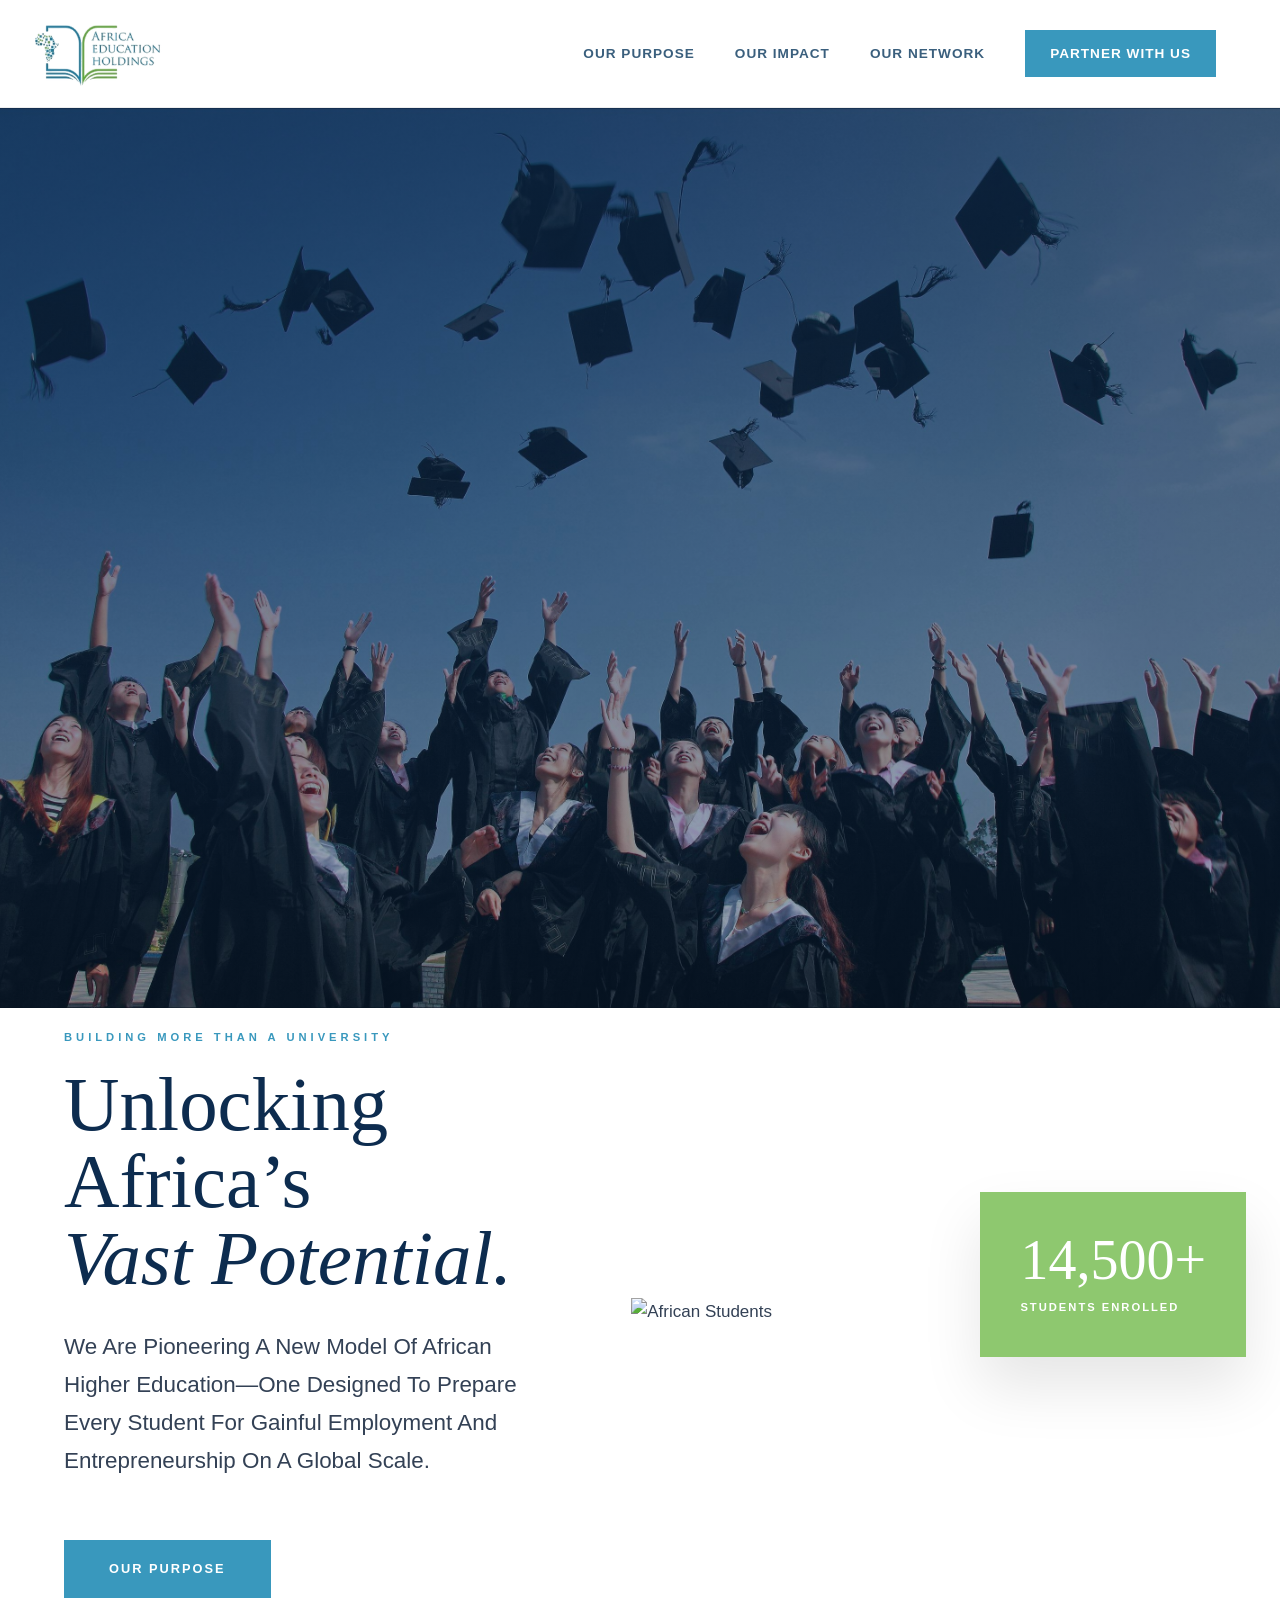
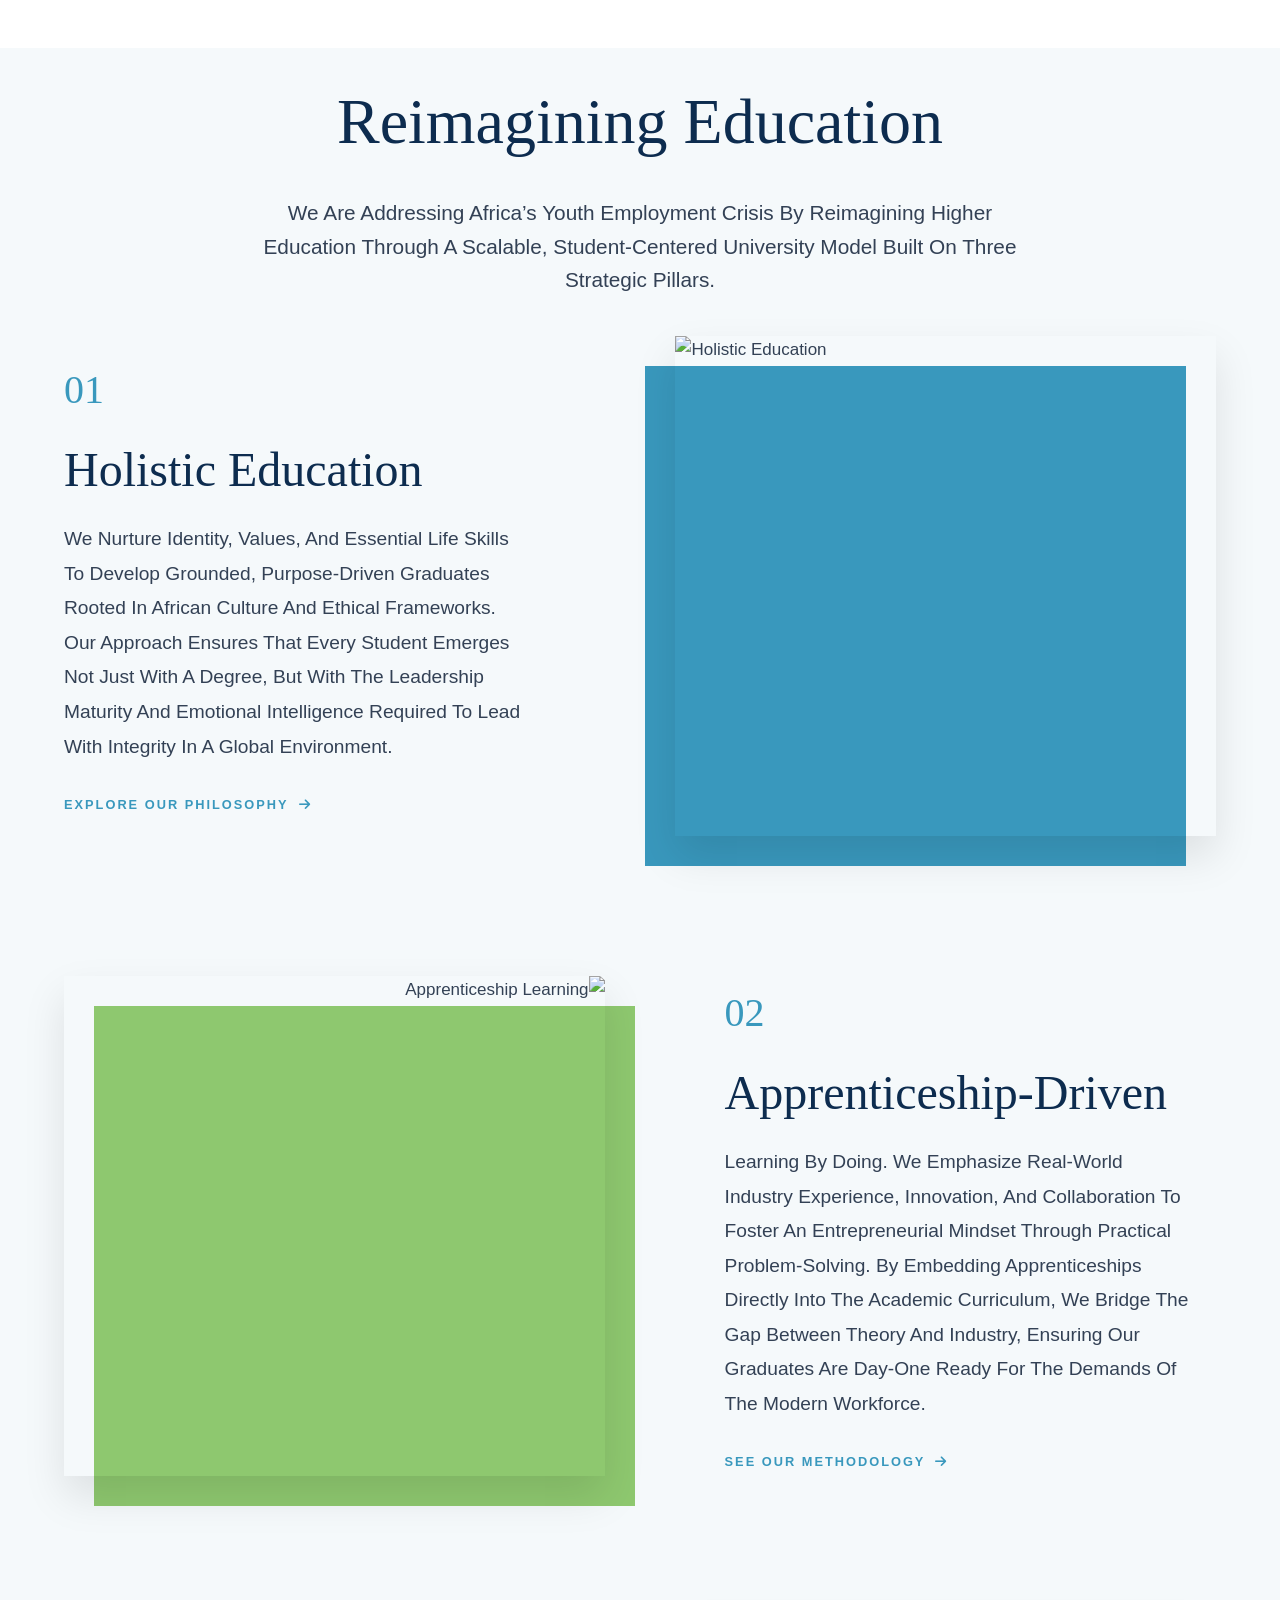
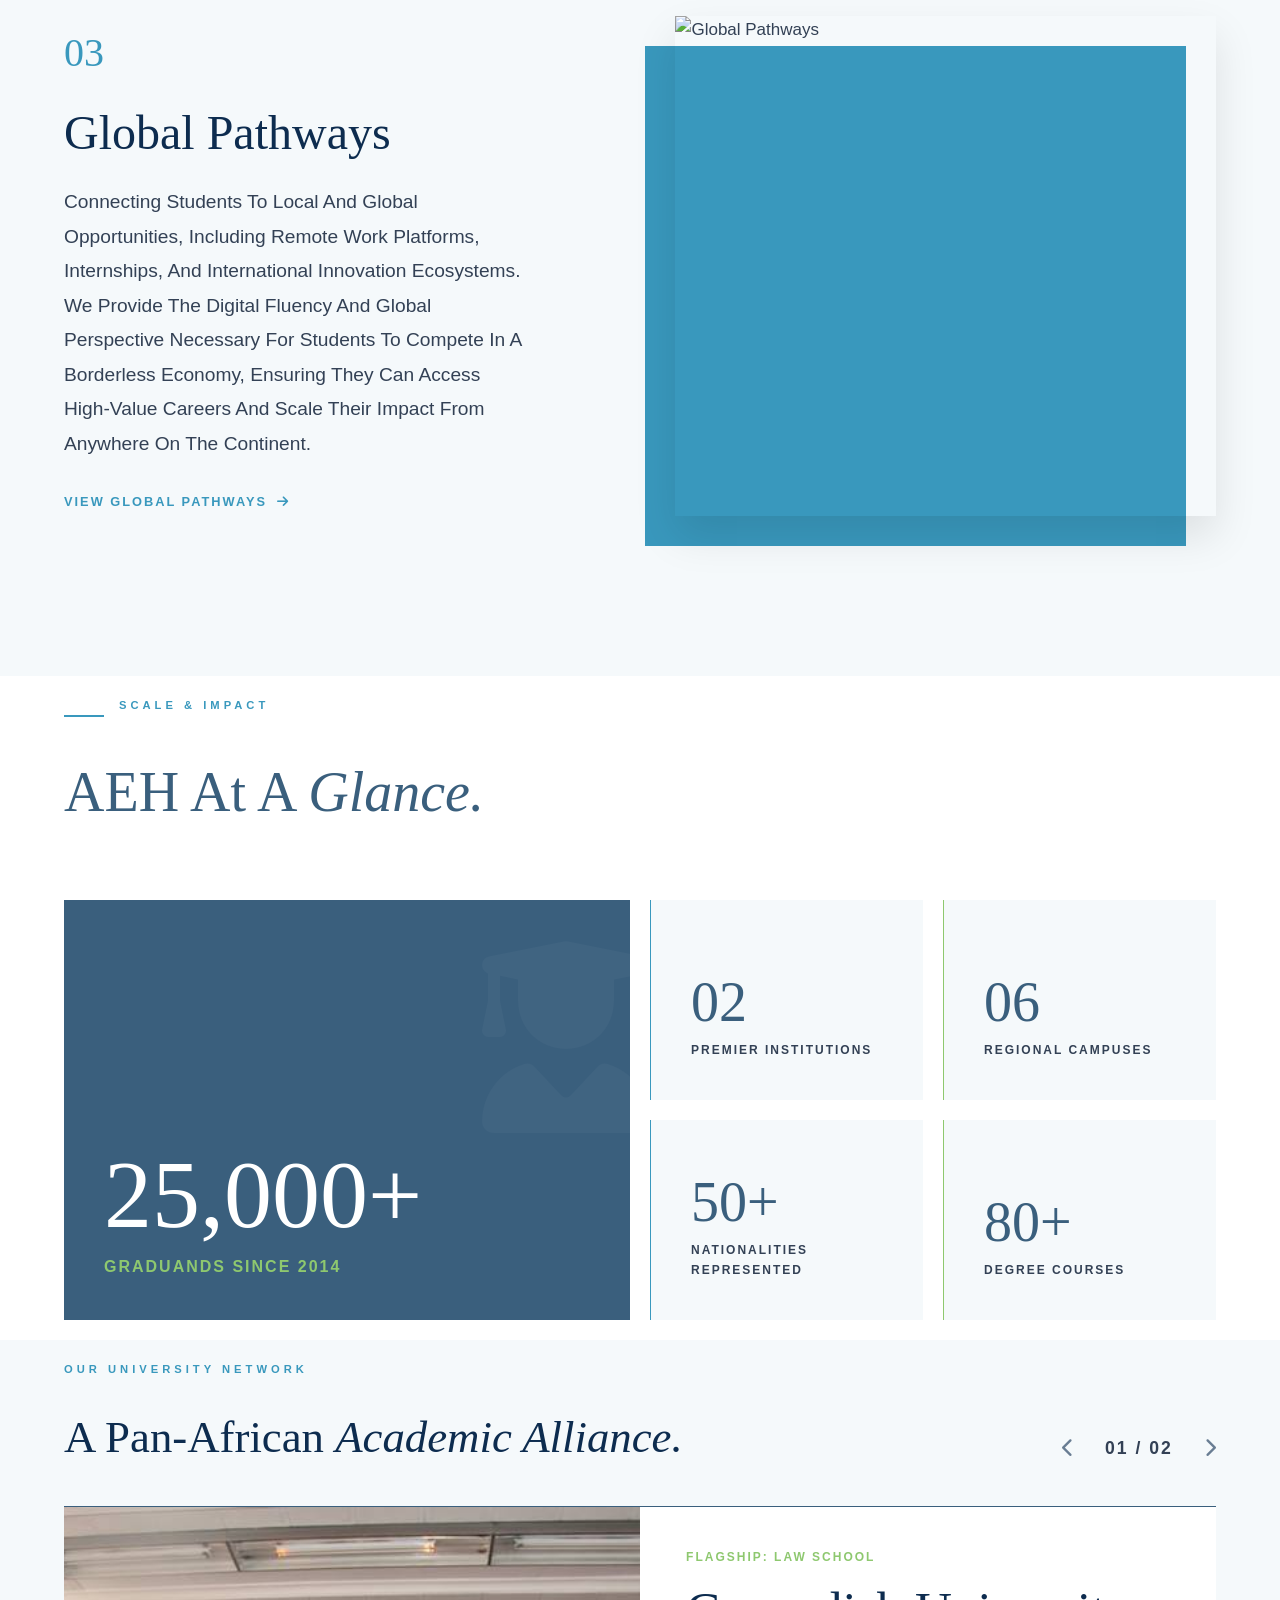
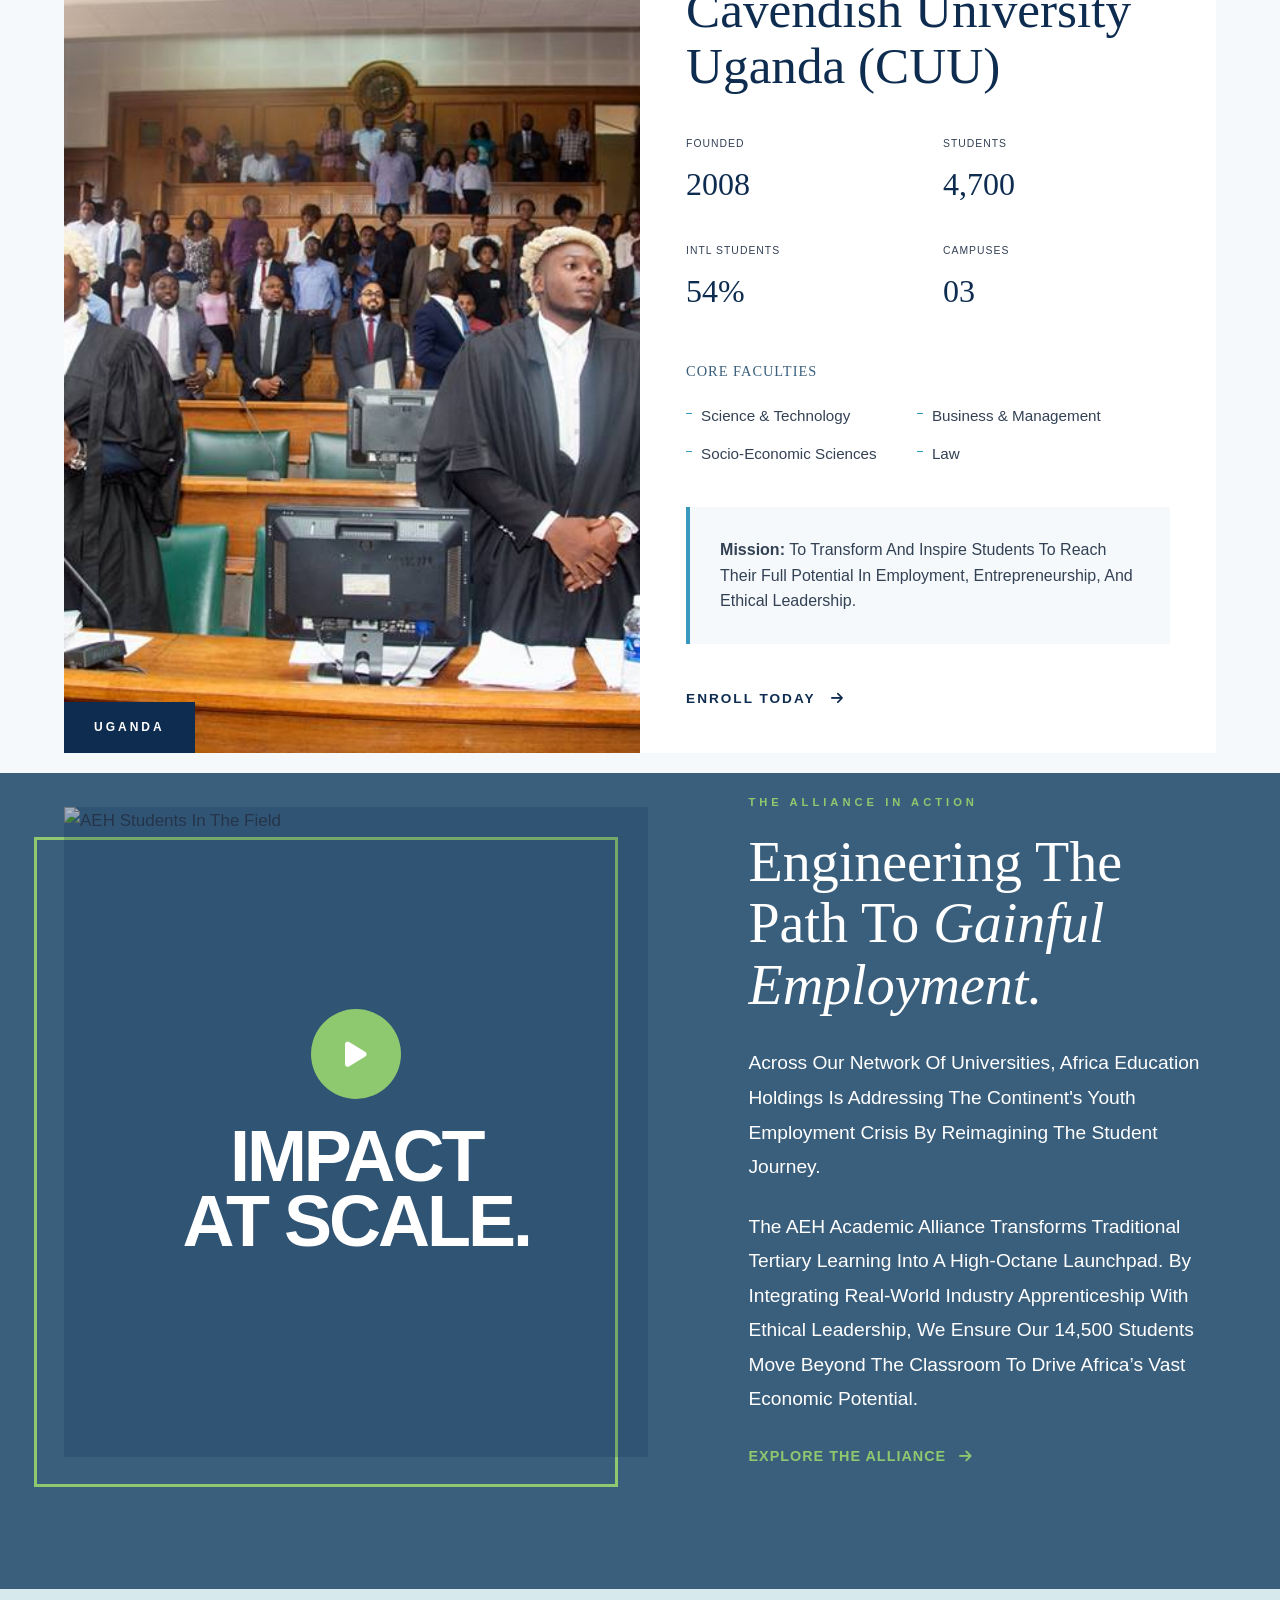
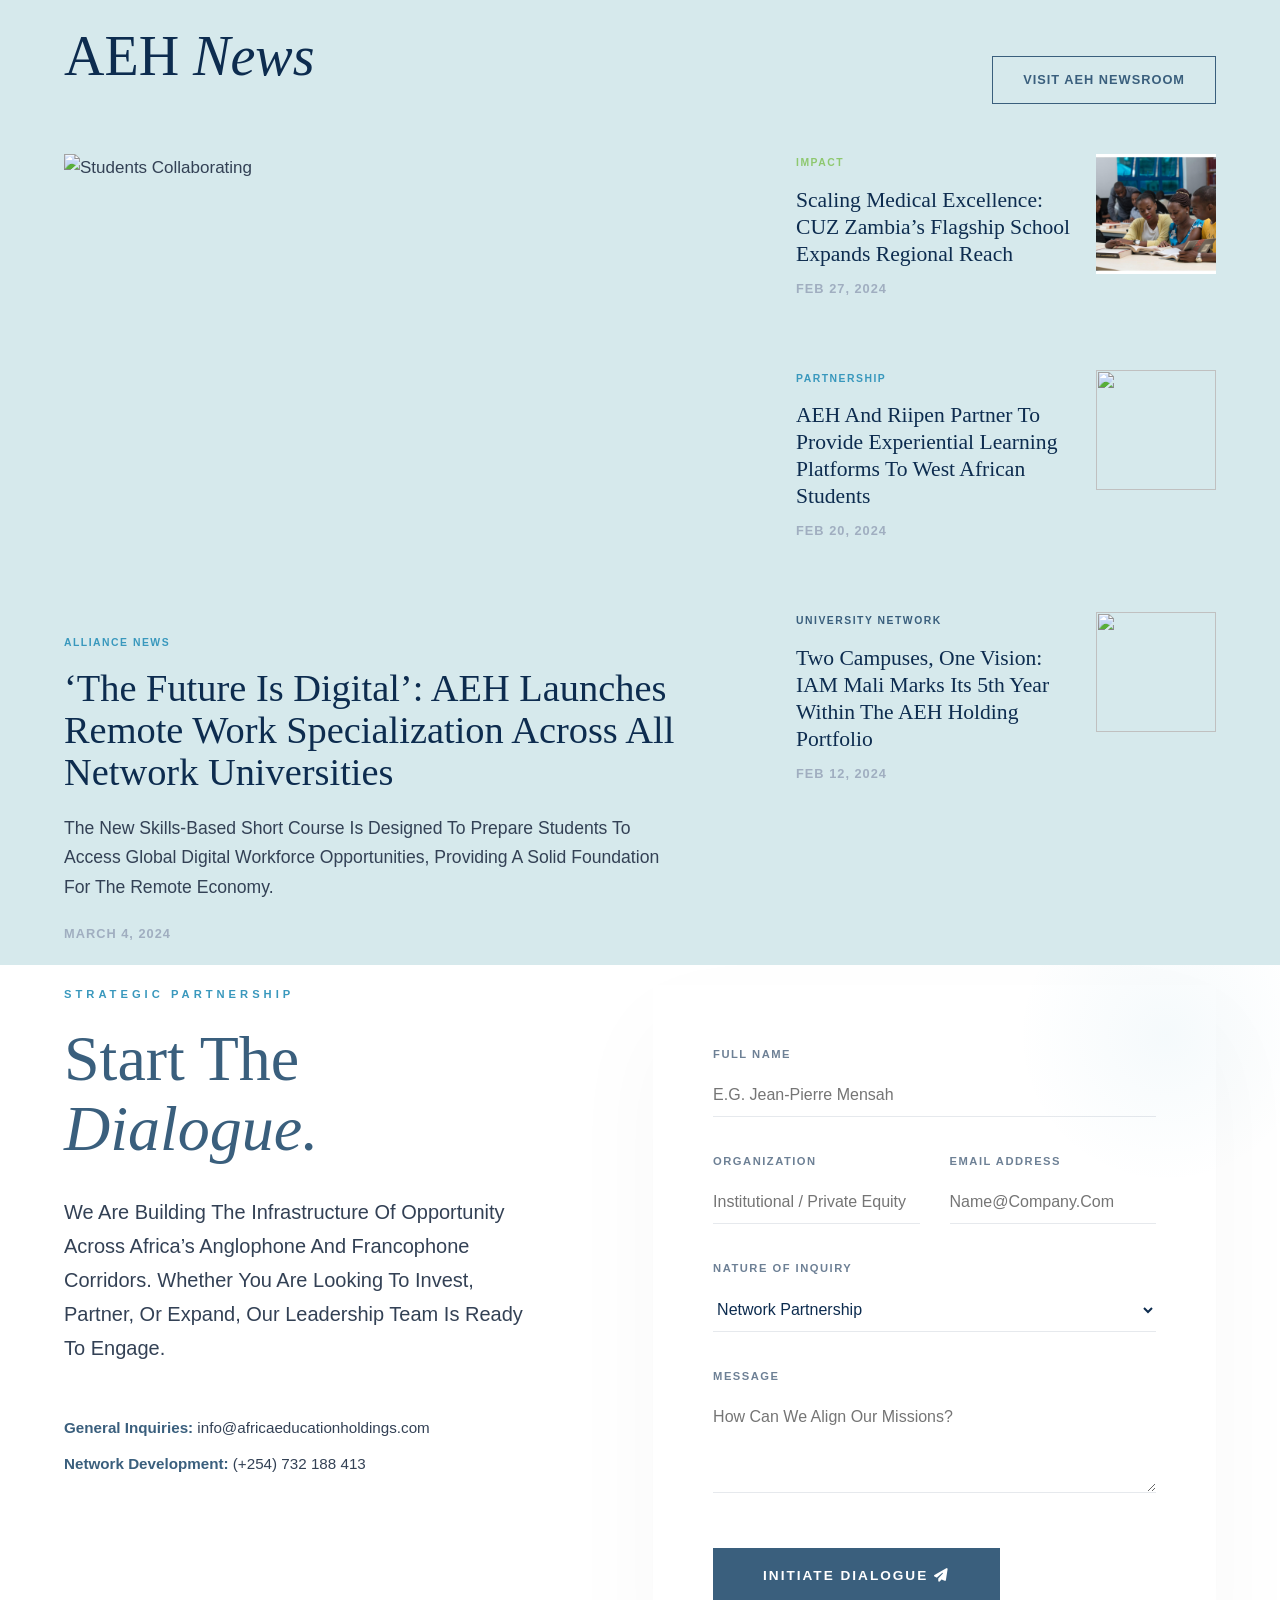
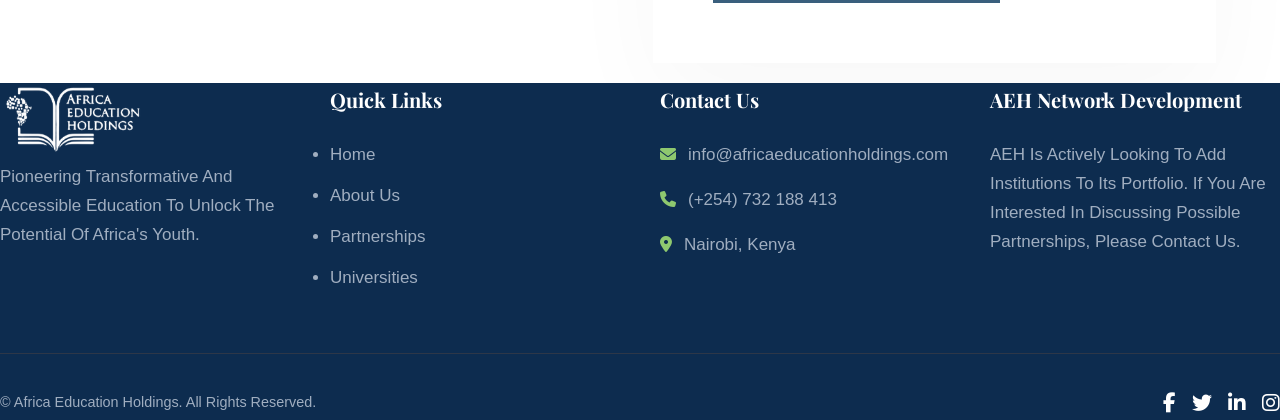
==== commit 7f421695: "feat: Update navigation links and add new network page - Changed "Our Network" link in purpose.html " ====
--- a/rough-work/index.html
+++ b/rough-work/index.html
@@ -78,7 +78,7 @@
         <div class="nav-links">
           <a href="purpose.html">Our Purpose</a>
           <a href="#">Our Impact</a>
-          <a href="#">Our Network</a>
+          <a href="network.html">Our Network</a>
           <a href="#" class="nav-btn">Partner With Us</a>
         </div>
       </div>
@@ -247,7 +247,7 @@
               and emotional intelligence required to lead with integrity in a
               global environment.
             </p>
-            <a href="" class="pillar-link"
+            <a href="purpose.html#holistic" class="pillar-link"
               >Explore our Philosophy <i class="fa-solid fa-arrow-right"></i
             ></a>
           </div>
@@ -275,7 +275,7 @@
               theory and industry, ensuring our graduates are day-one ready for
               the demands of the modern workforce.
             </p>
-            <a href="" class="pillar-link"
+            <a href="purpose.html#apprenticeship" class="pillar-link"
               >See our Methodology <i class="fa-solid fa-arrow-right"></i
             ></a>
           </div>
@@ -303,7 +303,7 @@
               ensuring they can access high-value careers and scale their impact
               from anywhere on the continent.
             </p>
-            <a href="" class="pillar-link"
+            <a href="purpose.html#pathways" class="pillar-link"
               >View Global Pathways <i class="fa-solid fa-arrow-right"></i
             ></a>
           </div>
--- a/rough-work/style.css
+++ b/rough-work/style.css
@@ -15,6 +15,7 @@
 :root {
   --aeh-blue: #3998bd;
   --aeh-green: #8ec86f;
+  --aeh-navy: #0d2c4f;
   --aeh-dark-blue: #3a5f7d;
   --aeh-dark-background: #d6e9ec;
   --aeh-light-back: #f5f9fb;
@@ -232,6 +233,32 @@
 
 .pillar-row.reverse .image-offset-bg {
   right: -30px; /* Offsets to the right for reversed rows */
+}
+
+.pillar-link {
+  font-family: "Inter", sans-serif;
+  font-weight: 700;
+  text-transform: uppercase;
+  letter-spacing: 2px;
+  font-size: 0.8rem;
+  color: var(--aeh-blue);
+  text-decoration: none;
+  transition: 0.3s ease;
+  display: inline-flex;
+  align-items: center;
+  gap: 10px;
+}
+
+.pillar-link i {
+  transition: transform 0.3s ease;
+}
+
+.pillar-link:hover {
+  color: var(--aeh-green);
+}
+
+.pillar-link:hover i {
+  transform: translateX(5px);
 }
 
 /* RESPONSIVE */
